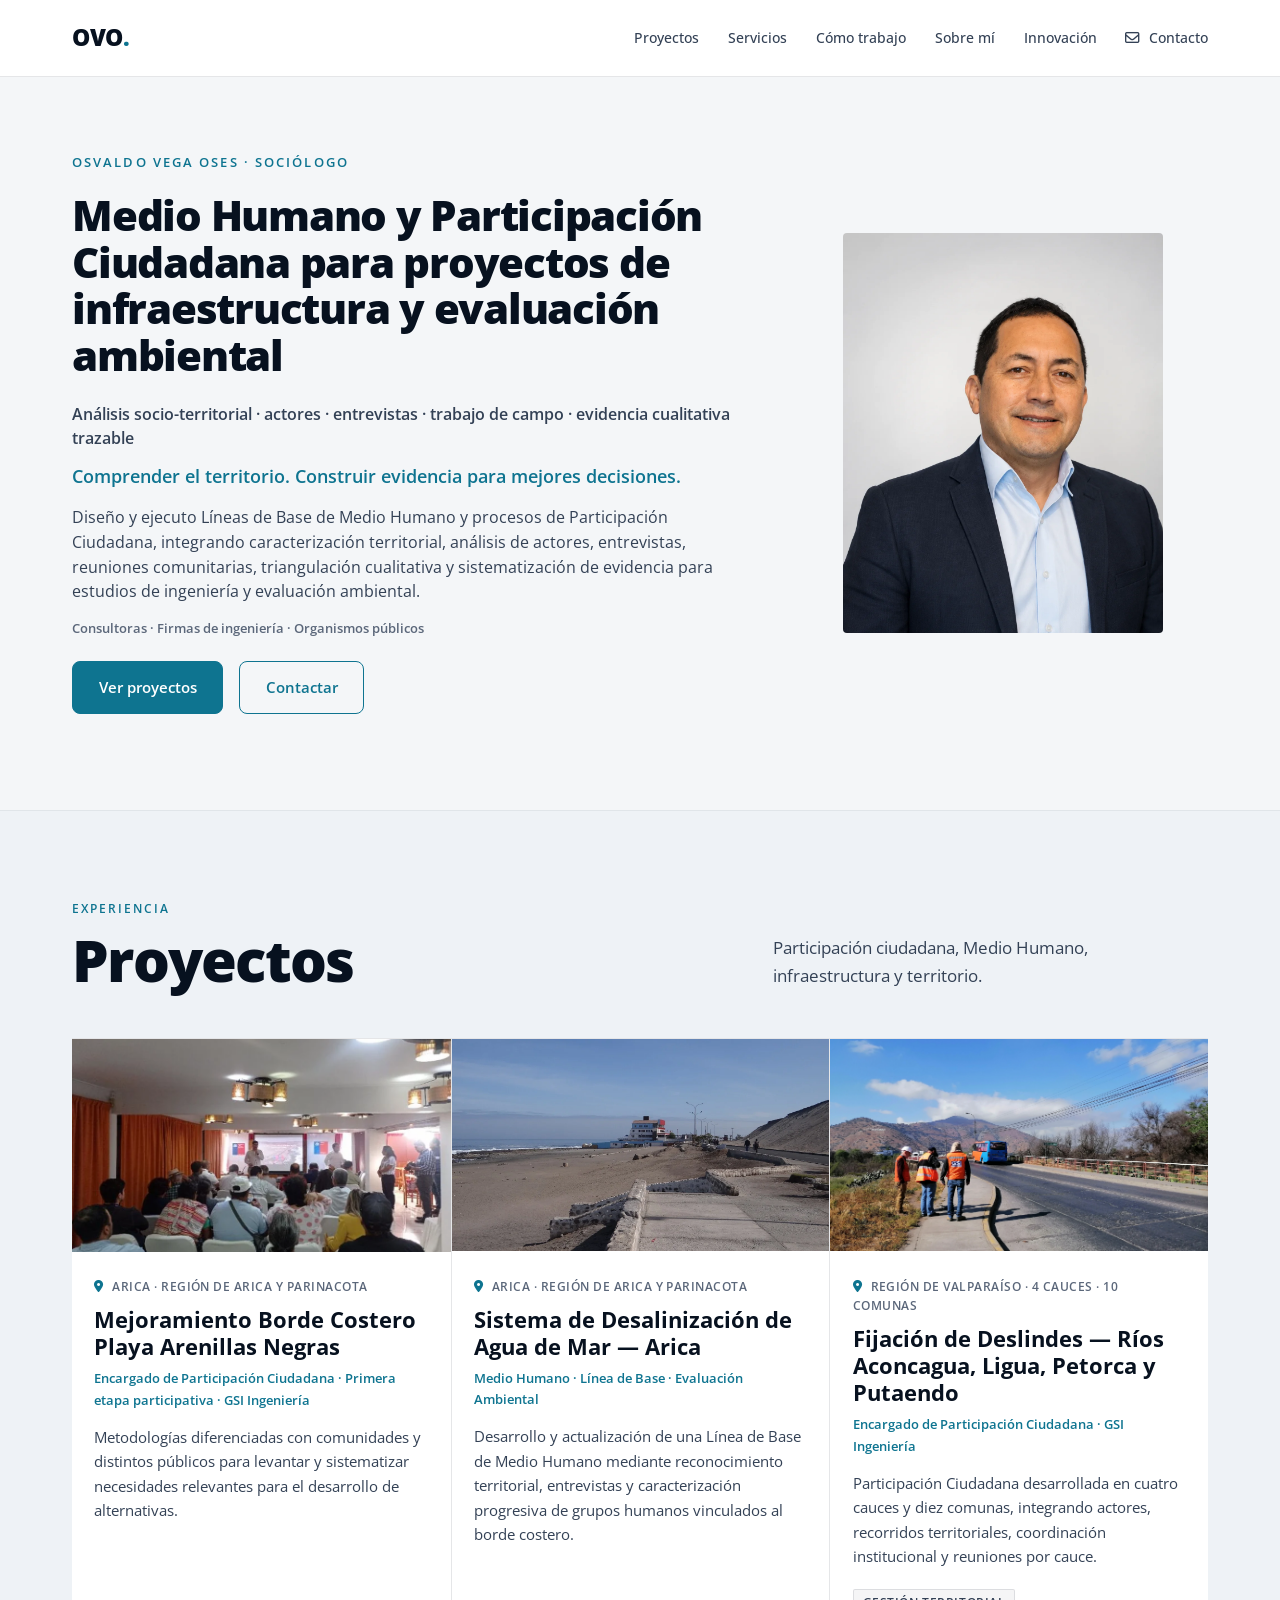
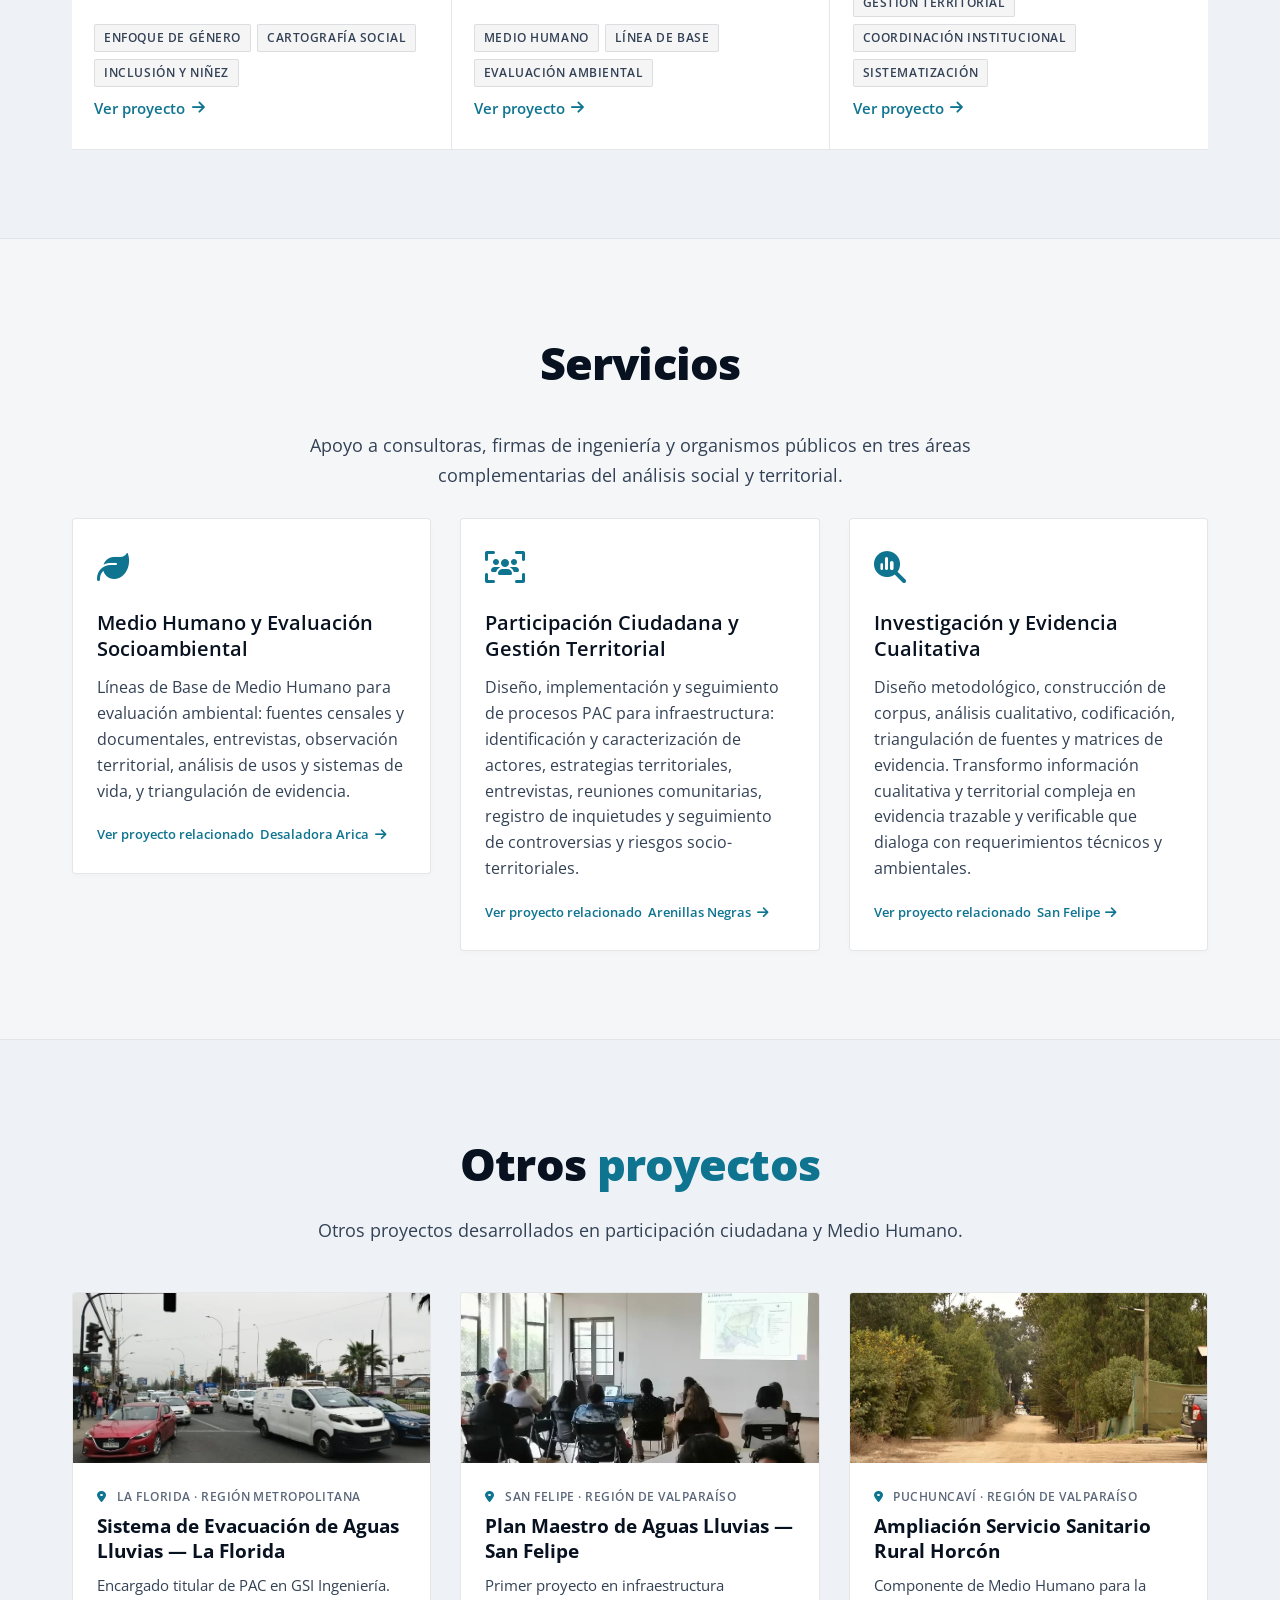
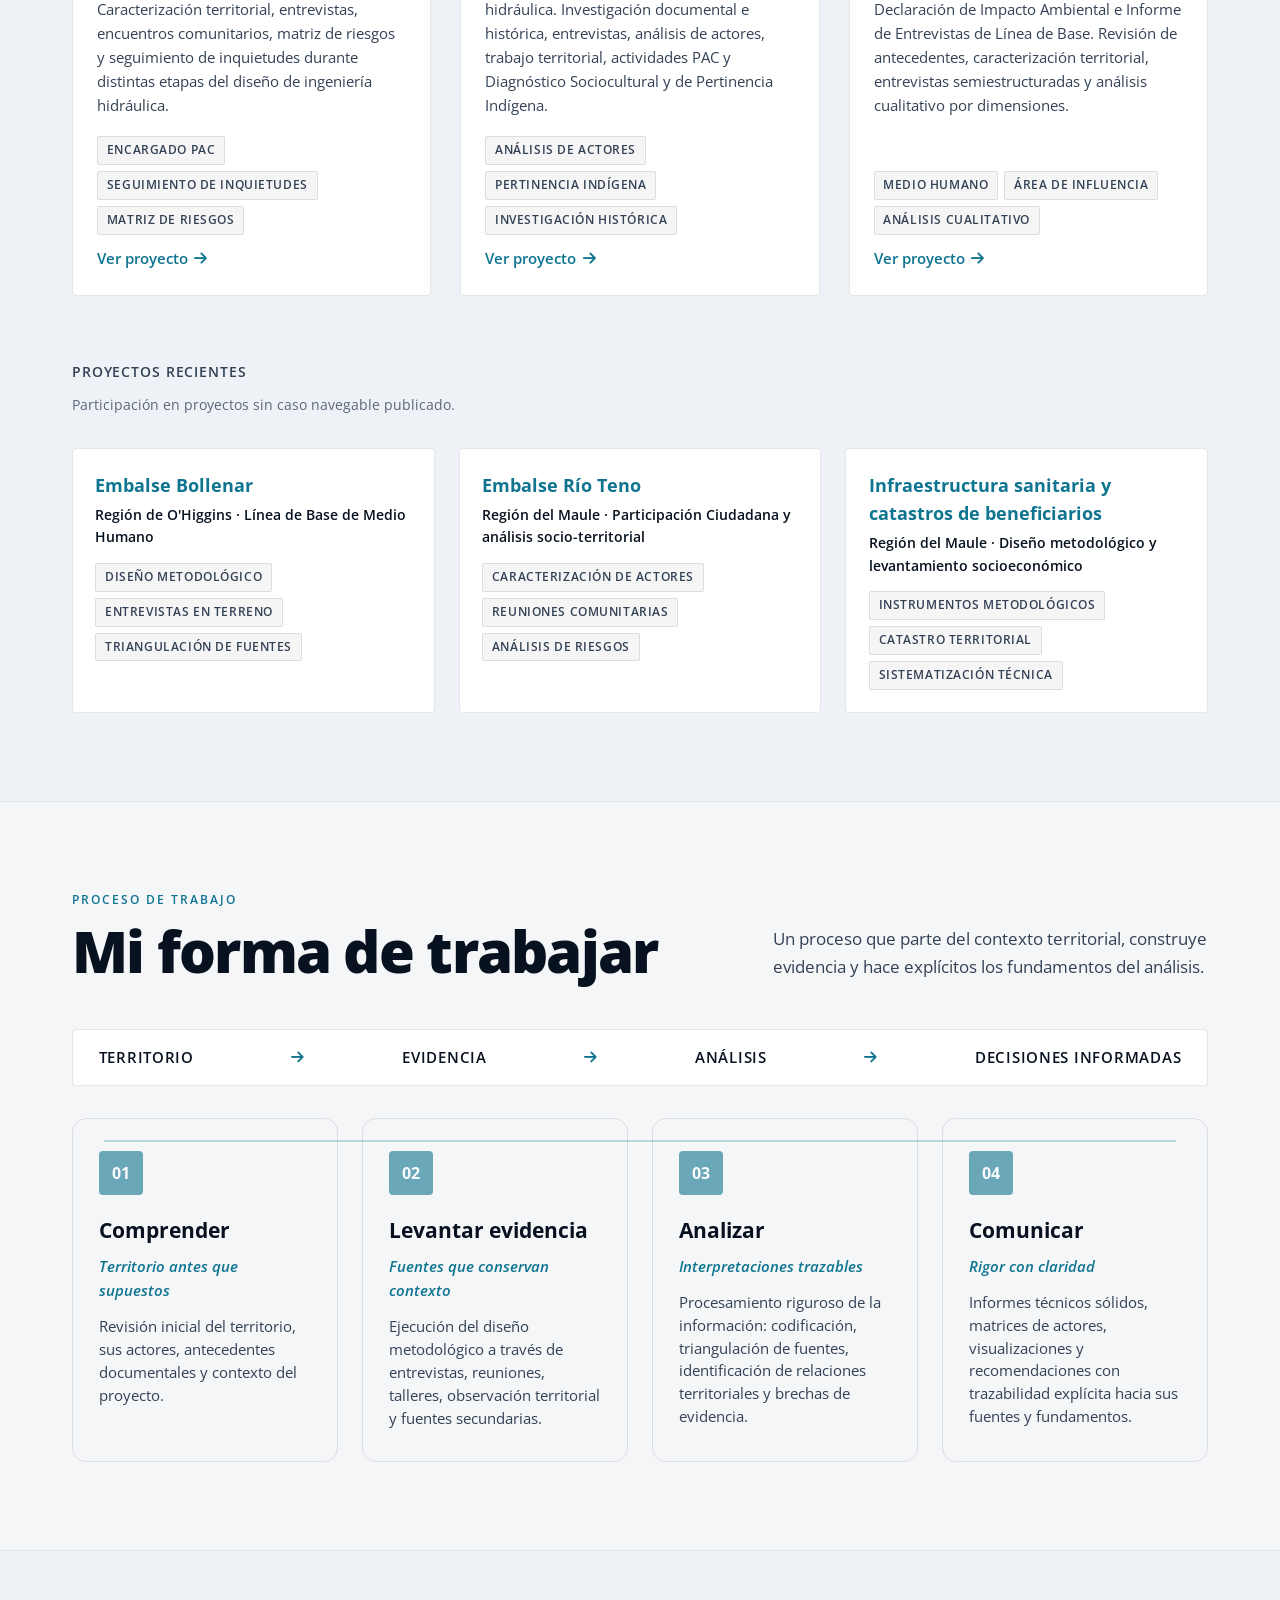
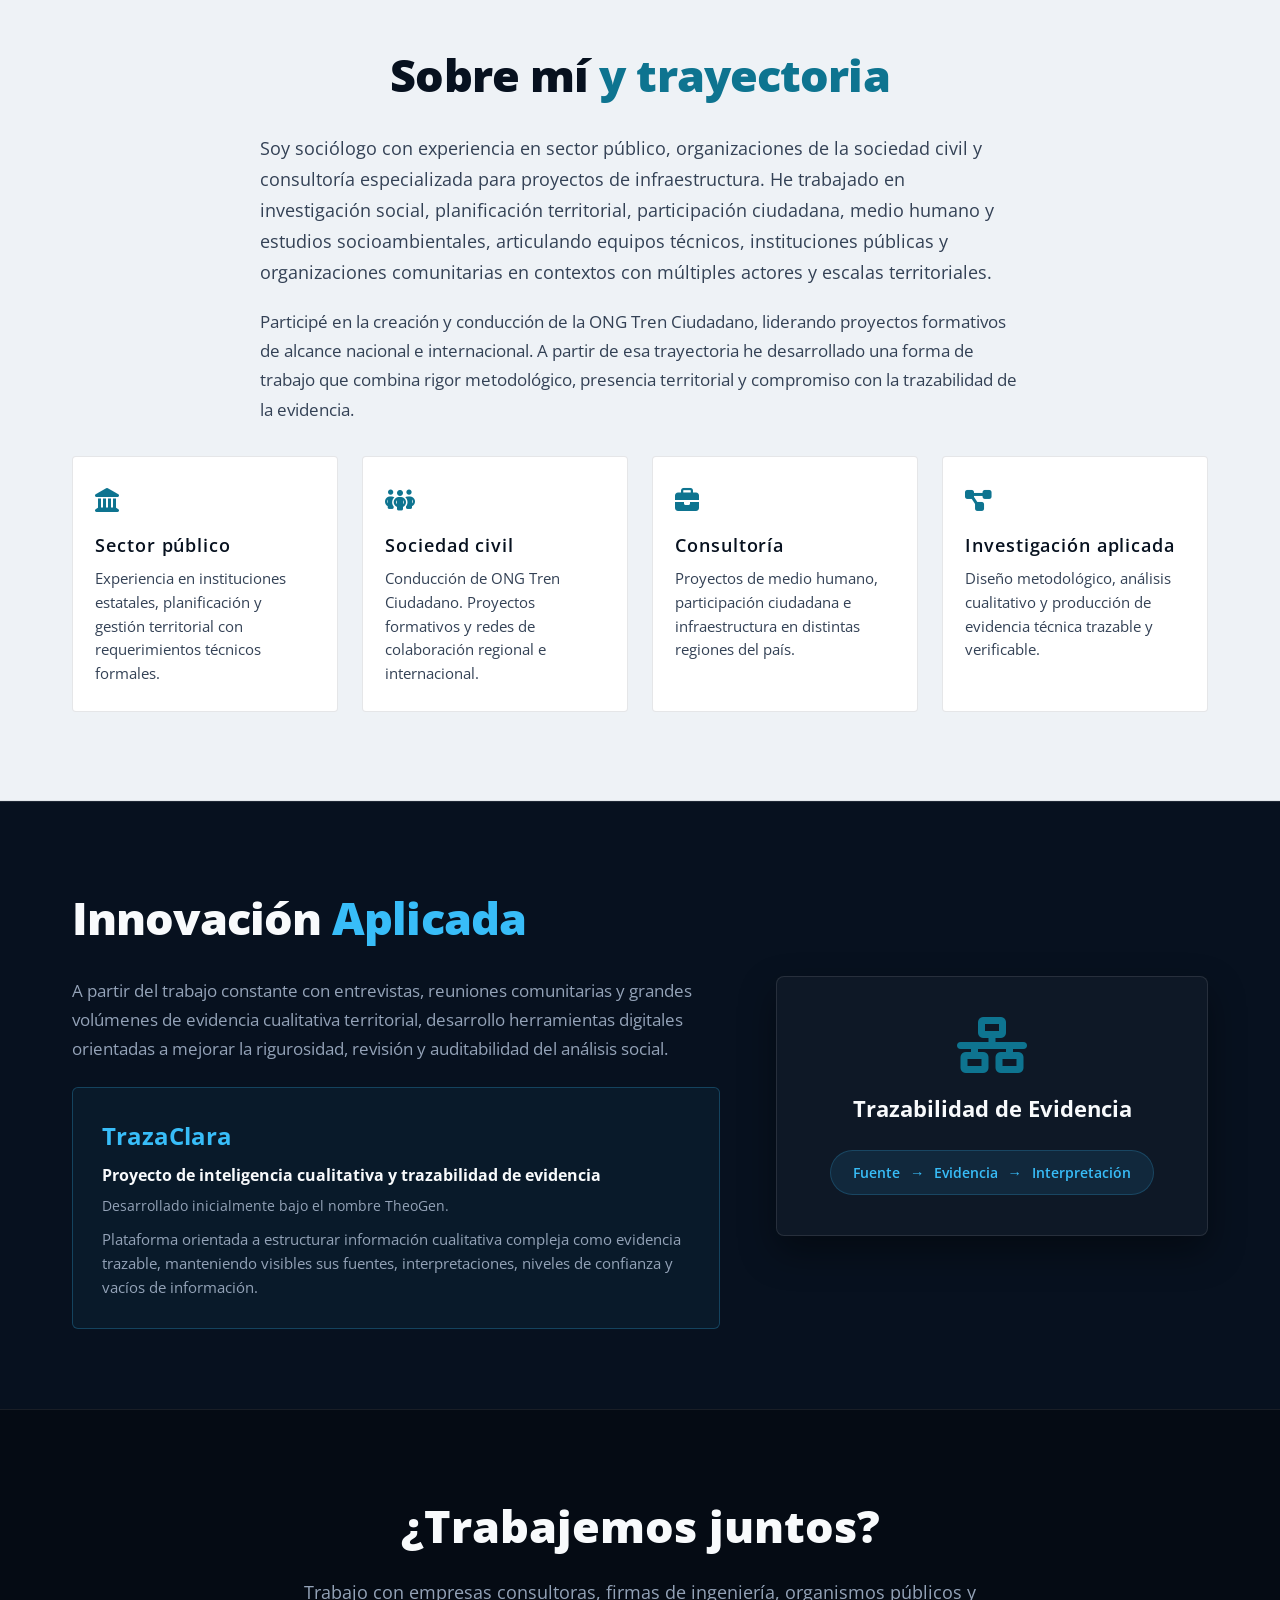
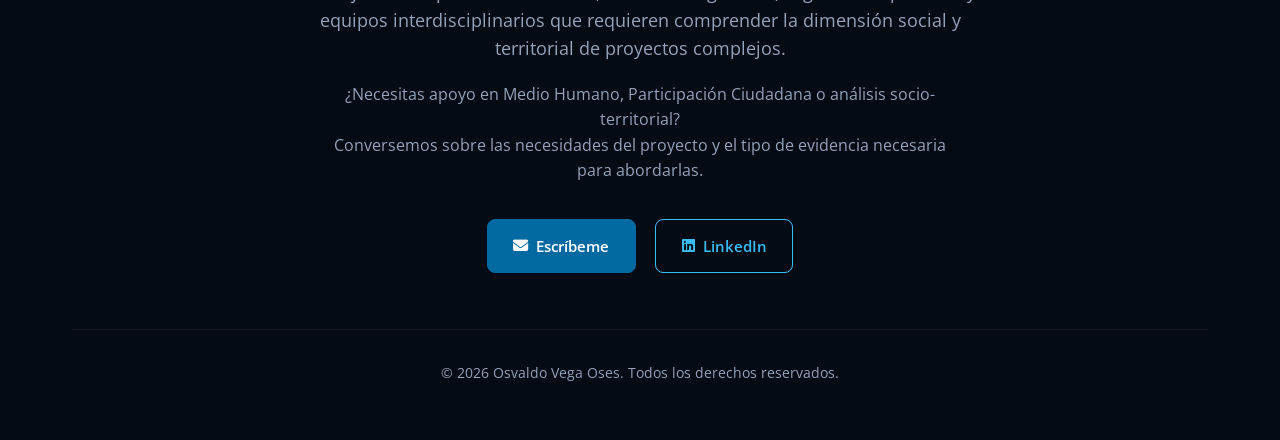
==== index.html @ 4a3db796 "feat: arquitectura paralela V1/V2, portafolio profesional y actualizacion de contacto" ====
<!DOCTYPE html>
<html lang="es">
<head>
    <meta charset="UTF-8">

    <!-- Google Tag Manager -->
    <script>(function(w,d,s,l,i){w[l]=w[l]||[];w[l].push({'gtm.start':
    new Date().getTime(),event:'gtm.js'});var f=d.getElementsByTagName(s)[0],
    j=d.createElement(s),dl=l!='dataLayer'?'&l='+l:'';j.async=true;j.src=
    'https://www.googletagmanager.com/gtm.js?id='+i+dl;f.parentNode.insertBefore(j,f);
    })(window,document,'script','dataLayer','GTM-NN64BQC5');</script>
    <!-- End Google Tag Manager -->

    <!-- Microsoft Clarity -->
    <script type="text/javascript">
        (function(c,l,a,r,i,t,y){
            c[a]=c[a]||function(){(c[a].q=c[a].q||[]).push(arguments)};
            t=l.createElement(r);t.async=1;t.src="https://www.clarity.ms/tag/"+i;
            y=l.getElementsByTagName(r)[0];y.parentNode.insertBefore(t,y);
        })(window, document, "clarity", "script", "ypzia0e866");
    </script>
    <!-- End Microsoft Clarity -->

    <meta name="viewport" content="width=device-width, initial-scale=1.0">
    <title>Osvaldo Vega Oses | Sociólogo · Medio Humano · Participación Ciudadana</title>
    <meta name="description" content="Sociólogo especializado en participación ciudadana, medio humano y análisis socio-territorial para proyectos de infraestructura y evaluación ambiental. Produzco evidencia social y territorial clara, trazable y útil para la toma de decisiones.">
    <meta property="og:type" content="website">
    <meta property="og:title" content="Osvaldo Vega Oses | Sociólogo · Medio Humano · Participación Ciudadana">
    <meta property="og:description" content="Sociólogo especializado en participación ciudadana, medio humano y análisis socio-territorial para proyectos de infraestructura y evaluación ambiental.">
    <link rel="icon" href="favicon.ico" sizes="any">
    <link rel="icon" type="image/png" sizes="32x32" href="favicon-32x32.png">
    <link rel="icon" type="image/png" sizes="16x16" href="favicon-16x16.png">
    <link rel="stylesheet" href="style.css">
    <link rel="stylesheet" href="https://cdnjs.cloudflare.com/ajax/libs/font-awesome/6.4.0/css/all.min.css">
    <link rel="preconnect" href="https://fonts.googleapis.com">
    <link rel="preconnect" href="https://fonts.gstatic.com" crossorigin>
    <link href="https://fonts.googleapis.com/css2?family=Open+Sans:wght@300;400;600;700;800&display=swap" rel="stylesheet">

        <style>
        /* ============================================================
           INDEX.HTML — PORTAFOLIO PROFESIONAL EDITORIAL CLARO & TRANSICIÓN TECNOLÓGICA
           ============================================================ */

        /* --- Global Reset Scope & Color Tokens --- */
        .index-editorial {
            --bg-main: #F4F6F8;
            --bg-surface: #FFFFFF;
            --bg-alt: #EEF2F6;
            --text-primary: #07111F;
            --text-secondary: #334155;
            --text-muted: #5B677A;
            --accent-cyan: #0e7490;
            --accent-hover: #0369a1;
            --border-light: rgba(7, 17, 31, 0.1);
            --border-subtle: rgba(7, 17, 31, 0.06);

            background-color: var(--bg-main) !important;
            background-image: none !important;
            color: var(--text-primary) !important;
            font-family: 'Open Sans', sans-serif;
        }

        /* Override global dark text & headers */
        .index-editorial h1,
        .index-editorial h2,
        .index-editorial h3,
        .index-editorial h4 {
            color: var(--text-primary);
        }

        .index-editorial p {
            color: var(--text-secondary);
        }

        /* --- Editorial headings --- */
        .index-editorial .editorial-section-title,
        .index-editorial .featured-card-title,
        .index-editorial #metodologia .editorial-section-title,
        .index-editorial .method-step-title,
        .index-editorial #sobre-mi .section-title {
            font-family: 'Open Sans', sans-serif;
        }

        /* --- Header Sticky & Legibilidad --- */
        .index-editorial #header {
            background: rgba(255, 255, 255, 0.95);
            border-bottom: 1px solid var(--border-light);
            backdrop-filter: blur(10px);
            -webkit-backdrop-filter: blur(10px);
        }

        .index-editorial #header.scrolled {
            background: rgba(255, 255, 255, 0.98);
            box-shadow: 0 4px 12px rgba(7, 17, 31, 0.05);
        }

        .index-editorial .logo {
            color: var(--text-primary);
            font-weight: 700;
        }

        .index-editorial .logo .text-gradient {
            color: var(--accent-cyan);
            background: none;
            -webkit-text-fill-color: initial;
        }

        .index-editorial .nav-links a {
            color: var(--text-secondary);
            font-weight: 500;
        }

        .index-editorial .nav-links a:hover,
        .index-editorial .nav-links a.active {
            color: var(--accent-cyan);
        }

        .index-editorial .nav-toggle {
            color: var(--text-primary);
        }

        /* --- Hero Editorial --- */
        .index-editorial .hero {
            background: var(--bg-main);
            padding-top: calc(80px + 3rem);
            padding-bottom: 4.5rem;
        }

        .index-editorial .hero-eyebrow {
            color: var(--accent-cyan);
            font-size: 0.82rem;
            font-weight: 700;
            letter-spacing: 0.16em;
            text-transform: uppercase;
        }

        .index-editorial .hero h1 {
            color: var(--text-primary);
            font-family: 'Open Sans', sans-serif;
            font-size: clamp(2rem, 3.25vw, 2.9rem);
            font-weight: 800;
            line-height: 1.12;
            letter-spacing: -0.03em;
        }

        .index-editorial .hero .text-gradient {
            color: var(--accent-cyan);
            background: none;
            -webkit-text-fill-color: initial;
            font-style: normal;
        }

        .index-editorial .hero .hero-description {
            color: var(--text-secondary);
            font-size: 1rem;
            line-height: 1.55;
            max-width: 44rem;
        }

        .index-editorial .btn-primary {
            background: var(--accent-cyan);
            color: #ffffff;
            border: 1px solid var(--accent-cyan);
            font-weight: 600;
            box-shadow: none;
        }

        .index-editorial .btn-primary:hover {
            background: var(--accent-hover);
            border-color: var(--accent-hover);
            box-shadow: 0 4px 12px rgba(14, 116, 144, 0.25);
        }

        .index-editorial .btn-outline {
            color: var(--accent-cyan);
            border: 1px solid var(--accent-cyan);
            background: transparent;
            font-weight: 600;
        }

        .index-editorial .btn-outline:hover {
            background: rgba(14, 116, 144, 0.06);
            color: var(--accent-hover);
            border-color: var(--accent-hover);
        }

        /* --- Layout de Secciones de Alternancia Clara --- */
        .index-editorial .section-alt {
            background: var(--bg-alt);
            border-top: 1px solid var(--border-subtle);
            border-bottom: 1px solid var(--border-subtle);
        }

        .index-editorial .section-title {
            color: var(--text-primary);
            font-size: clamp(2rem, 3.5vw, 2.8rem);
            letter-spacing: -0.02em;
        }

        .index-editorial .section-title .text-gradient {
            color: var(--accent-cyan);
            background: none;
            -webkit-text-fill-color: initial;
        }

        .index-editorial .section-subtitle {
            color: var(--text-secondary);
        }

        /* --- 02 CASOS SELECCIONADOS (Colección Editorial Continua) --- */
        .index-editorial .editorial-section-intro {
            display: grid;
            grid-template-columns: minmax(0, 1.2fr) minmax(260px, 0.8fr);
            gap: 3rem;
            align-items: end;
            margin-bottom: 3rem;
        }

        .index-editorial .editorial-kicker {
            display: block;
            margin-bottom: 0.75rem;
            color: var(--accent-cyan);
            font-size: 0.78rem;
            font-weight: 700;
            letter-spacing: 0.16em;
            text-transform: uppercase;
        }

        .index-editorial .editorial-section-title {
            margin: 0;
            color: var(--text-primary);
            font-size: clamp(2.2rem, 4.5vw, 3.6rem);
            font-weight: 400;
            line-height: 1.02;
            letter-spacing: -0.03em;
        }

        .index-editorial .editorial-section-description {
            max-width: 34rem;
            margin: 0;
            color: var(--text-secondary);
            font-size: 1.05rem;
            line-height: 1.65;
        }

        .index-editorial .editorial-cases-grid {
            display: grid;
            grid-template-columns: repeat(3, minmax(0, 1fr));
            border-top: 1px solid var(--border-light);
            border-bottom: 1px solid var(--border-light);
            background: var(--bg-surface);
        }

        .index-editorial .editorial-cases-grid .featured-card {
            min-width: 0;
            border: 0;
            border-left: 1px solid var(--border-light);
            border-radius: 0;
            background: transparent;
            box-shadow: none;
            backdrop-filter: none;
            -webkit-backdrop-filter: none;
            transform: none;
            transition: none;
            display: flex;
            flex-direction: column;
        }

        .index-editorial .editorial-cases-grid .featured-card:first-child {
            border-left: 0;
        }

        .index-editorial .editorial-cases-grid .featured-card-media {
            height: auto;
            aspect-ratio: 16 / 9;
            background: #e2e8f0;
            overflow: hidden;
        }

        .index-editorial .editorial-cases-grid .featured-card-img {
            display: block;
            width: 100%;
            height: 100%;
            object-fit: cover;
            transition: transform 0.3s ease;
        }

        .index-editorial .editorial-cases-grid .featured-card:hover .featured-card-img {
            transform: scale(1.025);
        }

        .index-editorial .editorial-cases-grid .featured-card-content {
            min-width: 0;
            padding: 1.6rem 1.4rem 1.8rem;
            display: flex;
            flex-direction: column;
            flex-grow: 1;
        }

        .index-editorial .editorial-cases-grid .featured-card-location {
            color: var(--text-muted);
            font-size: 0.76rem;
            font-weight: 600;
            letter-spacing: 0.04em;
            text-transform: uppercase;
            margin-bottom: 0.6rem;
            display: block;
        }

        .index-editorial .editorial-cases-grid .featured-card-location i {
            color: var(--accent-cyan);
            margin-right: 0.3rem;
        }

        .index-editorial .editorial-cases-grid .featured-card-title {
            color: var(--text-primary);
            font-size: 1.35rem;
            font-weight: 400;
            line-height: 1.25;
            margin-top: 0;
            margin-bottom: 0.5rem;
        }

        .index-editorial .editorial-cases-grid .featured-card-role {
            color: var(--accent-cyan);
            font-size: 0.84rem;
            font-weight: 600;
            margin-bottom: 0.9rem;
            display: block;
        }

        .index-editorial .editorial-cases-grid .featured-card-summary {
            color: var(--text-secondary);
            font-size: 0.96rem;
            line-height: 1.6;
            margin-bottom: 1.2rem;
            flex-grow: 1;
        }

        .index-editorial .featured-card-link {
            color: var(--accent-cyan);
            font-weight: 600;
            font-size: 0.92rem;
            text-decoration: none;
            display: inline-flex;
            align-items: center;
            gap: 0.4rem;
            margin-top: auto;
        }

        .index-editorial .featured-card-link:hover {
            color: var(--accent-hover);
        }

        /* --- Discretes Tags Control (No check icons, subtle rectangular) --- */
        .index-editorial .project-tags {
            display: flex;
            flex-wrap: wrap;
            gap: 0.4rem;
        }

        .index-editorial .tag-item {
            font-size: 0.72rem;
            font-weight: 600;
            letter-spacing: 0.05em;
            text-transform: uppercase;
            padding: 0.25rem 0.55rem;
            border-radius: 2px;
            background: rgba(7, 17, 31, 0.04);
            border: 1px solid var(--border-light);
            color: var(--text-secondary);
        }

        .index-editorial .tag-item i {
            display: none !important; /* Oculta íconos check según especificación */
        }

        /* --- 03 EN QUÉ PUEDO APORTAR (Especialidades) --- */
        .index-editorial .experience-grid {
            display: grid;
            grid-template-columns: repeat(3, 1fr);
            gap: 1.8rem;
        }

        .index-editorial .glass-card {
            background: var(--bg-surface);
            border: 1px solid var(--border-light);
            border-radius: 4px;
            padding: 2rem 1.75rem;
            box-shadow: 0 2px 6px rgba(7, 17, 31, 0.02);
            backdrop-filter: none;
            -webkit-backdrop-filter: none;
            transition: border-color 0.2s ease, box-shadow 0.2s ease, transform 0.2s ease;
        }

        .index-editorial .glass-card:hover {
            border-color: rgba(14, 116, 144, 0.4);
            box-shadow: 0 6px 20px rgba(7, 17, 31, 0.06);
            transform: translateY(-2px);
        }

        .index-editorial .glass-card h3 {
            color: var(--text-primary);
            font-size: 1.25rem;
            font-weight: 600;
            margin-top: 1rem;
            margin-bottom: 0.8rem;
        }

        .index-editorial .glass-card p {
            color: var(--text-secondary);
            font-size: 0.98rem;
            line-height: 1.65;
        }

        .index-editorial .card-icon i {
            color: var(--accent-cyan);
            font-size: 2rem;
        }

        /* --- 04 MÁS CASOS Y OTROS PROYECTOS --- */
        .index-editorial .more-cases-grid {
            display: grid;
            grid-template-columns: repeat(3, 1fr);
            gap: 1.8rem;
            margin-bottom: 3.5rem;
        }

        .index-editorial .secondary-card {
            background: var(--bg-surface);
            border: 1px solid var(--border-light);
            border-radius: 4px;
            overflow: hidden;
            display: flex;
            flex-direction: column;
            transition: border-color 0.2s ease, box-shadow 0.2s ease;
        }

        .index-editorial .secondary-card:hover {
            border-color: rgba(14, 116, 144, 0.4);
            box-shadow: 0 6px 18px rgba(7, 17, 31, 0.06);
        }

        .index-editorial .secondary-card-media {
            aspect-ratio: 16 / 9;
            overflow: hidden;
            background: #e2e8f0;
        }

        .index-editorial .secondary-card-img {
            width: 100%;
            height: 100%;
            object-fit: cover;
            transition: transform 0.3s ease;
        }

        .index-editorial .secondary-card:hover .secondary-card-img {
            transform: scale(1.03);
        }

        .index-editorial .secondary-card-content {
            padding: 1.5rem;
            display: flex;
            flex-direction: column;
            flex-grow: 1;
        }

        .index-editorial .secondary-card-location {
            color: var(--text-muted);
            font-size: 0.75rem;
            font-weight: 600;
            text-transform: uppercase;
            letter-spacing: 0.04em;
            margin-bottom: 0.5rem;
        }

        .index-editorial .secondary-card-location i {
            color: var(--accent-cyan);
            margin-right: 0.25rem;
        }

        .index-editorial .secondary-card-title {
            color: var(--text-primary);
            font-size: 1.18rem;
            font-weight: 600;
            line-height: 1.3;
            margin-top: 0;
            margin-bottom: 0.6rem;
        }

        .index-editorial .secondary-card-summary {
            color: var(--text-secondary);
            font-size: 0.94rem;
            line-height: 1.6;
            margin-bottom: 1.2rem;
            flex-grow: 1;
        }

        /* Otros Proyectos Compactos */
        .index-editorial .other-projects-grid {
            display: grid;
            grid-template-columns: repeat(3, 1fr);
            gap: 1.5rem;
        }

        .index-editorial .other-project-card {
            background: var(--bg-surface);
            border: 1px solid var(--border-light);
            border-radius: 4px;
            padding: 1.4rem;
        }

        .index-editorial .other-project-card h4 {
            color: var(--accent-cyan);
            font-size: 1.1rem;
            font-weight: 700;
            margin-top: 0;
            margin-bottom: 0.3rem;
        }

        .index-editorial .other-project-subtitle {
            color: var(--text-primary);
            font-size: 0.88rem;
            font-weight: 600;
            display: block;
            margin-bottom: 0.9rem;
        }

        /* --- 05 MI FORMA DE TRABAJAR (Proceso Editorial) --- */
        .index-editorial .editorial-process-summary {
            display: flex;
            align-items: center;
            justify-content: space-between;
            gap: 1rem;
            padding: 1rem 1.6rem;
            background: var(--bg-surface);
            border: 1px solid var(--border-light);
            border-radius: 4px;
            margin-bottom: 3rem;
            color: var(--text-secondary);
            font-size: 0.92rem;
            font-weight: 600;
            text-transform: uppercase;
            letter-spacing: 0.05em;
        }

        .index-editorial .editorial-process-summary span {
            color: var(--text-primary);
        }

        .index-editorial .editorial-process-summary i {
            color: var(--accent-cyan);
        }

        .index-editorial .editorial-method-grid {
            position: relative;
            display: grid;
            grid-template-columns: repeat(4, 1fr);
            gap: 2rem;
        }

        .index-editorial .editorial-method-grid::before {
            content: '';
            position: absolute;
            top: 22px;
            left: 2rem;
            right: 2rem;
            height: 2px;
            background: rgba(14, 116, 144, 0.25);
            z-index: 1;
        }

        .index-editorial .editorial-method-grid .method-step {
            position: relative;
            z-index: 2;
            background: transparent;
        }

        .index-editorial .editorial-method-grid .method-step-num {
            width: 44px;
            height: 44px;
            background: var(--accent-cyan);
            color: #ffffff;
            font-size: 1rem;
            font-weight: 700;
            display: flex;
            align-items: center;
            justify-content: center;
            border-radius: 4px;
            margin-bottom: 1.2rem;
        }

        .index-editorial .editorial-method-grid .method-step-title {
            color: var(--text-primary);
            font-size: 1.3rem;
            font-weight: 400;
            margin-top: 0;
            margin-bottom: 0.4rem;
        }

        .index-editorial .editorial-method-concept {
            color: var(--accent-cyan);
            font-style: italic;
            font-size: 0.95rem;
            font-weight: 500;
            margin-bottom: 0.8rem;
        }

        .index-editorial .editorial-method-grid .method-step p:not(.editorial-method-concept) {
            color: var(--text-secondary);
            font-size: 0.95rem;
            line-height: 1.6;
        }

        /* --- 06 SOBRE MÍ Y TRAYECTORIA --- */
        .index-editorial .about-milestones {
            display: grid;
            grid-template-columns: repeat(4, 1fr);
            gap: 1.5rem;
        }

        .index-editorial .about-milestone-card {
            background: var(--bg-surface);
            border: 1px solid var(--border-light);
            border-radius: 4px;
            padding: 1.6rem 1.4rem;
        }

        .index-editorial .about-milestone-card h4 {
            color: var(--text-primary);
            font-size: 1.1rem;
            font-weight: 600;
            margin-top: 0.8rem;
            margin-bottom: 0.5rem;
        }

        .index-editorial .about-milestone-card p {
            color: var(--text-secondary);
            font-size: 0.92rem;
            line-height: 1.6;
        }

        .index-editorial .about-milestone-card .milestone-icon i {
            color: var(--accent-cyan);
            font-size: 1.5rem;
        }

        .index-editorial .about-profile-grid {
            display: grid;
            grid-template-columns: minmax(240px, 0.75fr) minmax(0, 1.75fr);
            gap: 3.5rem;
            align-items: center;
            max-width: 980px;
            margin: 0 auto 3.5rem;
        }

        .index-editorial .about-profile-photo {
            width: 100%;
            max-width: 320px;
            aspect-ratio: 4 / 5;
            object-fit: cover;
            object-position: center top;
            display: block;
            border: 1px solid var(--border-light);
            border-radius: 24px;
        }

        .index-editorial .about-profile-copy {
            max-width: 680px;
        }

        .index-editorial .about-profile-copy p {
            margin-top: 0;
        }

        @media (max-width: 768px) {
            .index-editorial .about-profile-grid {
                grid-template-columns: 1fr;
                gap: 2rem;
            }

            .index-editorial .about-profile-photo {
                max-width: 280px;
                margin: 0 auto;
            }
        }

        /* ============================================================
           TRANSICIÓN DELIBERADA A FONDO OSCURO TECNOLÓGICO
           Punto de Quiebre: #innovacion + footer#contacto
           ============================================================ */
        .index-editorial #innovacion {
            background-color: #07111F !important;
            color: #F8FAFC !important;
            border-top: 1px solid rgba(255, 255, 255, 0.1);
            padding-top: 5rem;
            padding-bottom: 5rem;
        }

        .index-editorial #innovacion .section-title {
            color: #F8FAFC !important;
        }

        .index-editorial #innovacion .section-title .text-gradient {
            color: #38BDF8 !important;
            background: none !important;
            -webkit-text-fill-color: initial !important;
        }

        .index-editorial #innovacion p {
            color: #94A3B8 !important;
        }

        .index-editorial .innovation-highlight {
            background: rgba(56, 189, 248, 0.05);
            border: 1px solid rgba(56, 189, 248, 0.25);
            border-radius: 6px;
            padding: 1.8rem;
        }

        .index-editorial .innovation-highlight h3 {
            color: #38BDF8 !important;
            font-size: 1.5rem;
            margin-top: 0;
            margin-bottom: 0.5rem;
        }

        .index-editorial .innovation-highlight strong {
            color: #F8FAFC !important;
        }

        .index-editorial .platform-note {
            color: #94A3B8 !important;
            font-size: 0.85rem;
        }

        .index-editorial .theogen-box {
            background: rgba(255, 255, 255, 0.03);
            border: 1px solid rgba(255, 255, 255, 0.1);
            border-radius: 8px;
            padding: 2.5rem 2rem;
            text-align: center;
        }

        .index-editorial .theogen-box h3 {
            color: #F8FAFC !important;
            font-size: 1.35rem;
            margin-bottom: 1.5rem;
        }

        .index-editorial .pipeline-flow {
            background: rgba(56, 189, 248, 0.1);
            border: 1px solid rgba(56, 189, 248, 0.2);
            border-radius: 30px;
            padding: 0.6rem 1.4rem;
            color: #38BDF8 !important;
            font-weight: 600;
            display: inline-flex;
            gap: 0.6rem;
            align-items: center;
        }

        .index-editorial .pipeline-flow span {
            color: #38BDF8 !important;
        }

        /* --- Footer Oscuro Coherente (#contacto) --- */
        .index-editorial footer#contacto {
            background-color: #050B14 !important;
            border-top: 1px solid rgba(255, 255, 255, 0.08);
            color: #F8FAFC !important;
            padding-top: 5rem;
            padding-bottom: 3.5rem;
        }

        .index-editorial footer#contacto .footer-heading {
            color: #F8FAFC !important;
            font-family: 'Open Sans', sans-serif;
            font-size: clamp(2rem, 3.5vw, 3rem);
        }

        .index-editorial footer#contacto .footer-audience,
        .index-editorial footer#contacto .footer-cta-text {
            color: #94A3B8 !important;
        }

        .index-editorial footer#contacto .btn-primary {
            background: #0369a1;
            border-color: #0369a1;
            color: #ffffff;
        }

        .index-editorial footer#contacto .btn-primary:hover {
            background: #075985;
            border-color: #075985;
        }

        .index-editorial footer#contacto .btn-outline {
            color: #38bdf8;
            border-color: #38bdf8;
            background: transparent;
        }

        .index-editorial footer#contacto .btn-outline:hover {
            background: rgba(56, 189, 248, 0.1);
            color: #7dd3fc;
            border-color: #7dd3fc;
        }

        .index-editorial footer#contacto .footer-copy {
            color: #94A3B8 !important;
            border-top: 1px solid rgba(255, 255, 255, 0.06);
            padding-top: 2rem;
            margin-top: 3.5rem;
        }

        /* ============================================================
           BREAKPOINTS RESPONSIVE STRICT RULES (QA 320 - 1440px)
           Reglas de Grilla:
           - Casos seleccionados: 3 cols -> 1 col (o 2+1 deliberado)
           - Especialidades: 3 cols -> 1 col (evita 2+1 desequilibrado)
           - Más casos: 3 cols -> 1 col
           - Otros proyectos: 3 cols -> 1 col
           - Proceso: 4 cols -> 2x2 tablet -> 1 col móvil (APROBADO)
           - Trayectoria: 4 cols -> 2x2 tablet -> 1 col móvil (NO 3+1)
           ============================================================ */

        @media (max-width: 1024px) {
            .index-editorial .editorial-section-intro {
                grid-template-columns: 1fr;
                gap: 1.2rem;
                align-items: start;
            }

            .index-editorial .editorial-section-description {
                max-width: 100%;
            }

            .index-editorial .editorial-method-grid {
                grid-template-columns: repeat(2, 1fr);
                gap: 2.5rem 2rem;
            }

            .index-editorial .editorial-method-grid::before {
                display: none; /* Oculta línea continua en 2x2 */
            }

            .index-editorial .about-milestones {
                grid-template-columns: repeat(2, 1fr); /* 2x2 APROBADO */
            }
        }

        @media (max-width: 992px) {
            /* Cambio de 3 columnas a 1 columna para EVITAR tarjetas aisladas 2+1 */
            .index-editorial .editorial-cases-grid {
                grid-template-columns: 1fr;
                border-top: 1px solid var(--border-light);
                border-bottom: 1px solid var(--border-light);
            }

            .index-editorial .editorial-cases-grid .featured-card {
                border-left: 0;
                border-top: 1px solid var(--border-light);
            }

            .index-editorial .editorial-cases-grid .featured-card:first-child {
                border-top: 0;
            }

            .index-editorial .experience-grid {
                grid-template-columns: 1fr;
            }

            .index-editorial .more-cases-grid {
                grid-template-columns: 1fr;
            }

            .index-editorial .other-projects-grid {
                grid-template-columns: 1fr;
            }
        }

        @media (max-width: 768px) {
            .index-editorial .nav-links {
                background: rgba(255, 255, 255, 0.98);
                border-bottom: 1px solid var(--border-light);
            }

            .index-editorial .nav-links a {
                color: var(--text-secondary);
            }

            .index-editorial .nav-links a:hover,
            .index-editorial .nav-links a:focus {
                color: var(--accent-cyan);
            }
        }

        @media (max-width: 640px) {

            .index-editorial main > section:not(#inicio):not(#innovacion) {
                padding-top: 4.5rem;
                padding-bottom: 4.5rem;
            }

            .index-editorial .editorial-cases-grid .featured-card-location,
            .index-editorial .secondary-card-location {
                font-size: 0.8rem;
            }

            .index-editorial .editorial-cases-grid .featured-card-role {
                font-size: 0.86rem;
            }

            .index-editorial .tag-item {
                font-size: 0.78rem;
                line-height: 1.35;
            }

            .index-editorial .featured-card-link {
                font-size: 0.95rem;
            }

            .index-editorial .hero {
                padding-top: calc(70px + 2rem);
                padding-bottom: 3rem;
            }

            .index-editorial .editorial-process-summary {
                flex-direction: column;
                align-items: flex-start;
                gap: 0.5rem;
            }

            .index-editorial .editorial-process-summary i {
                transform: rotate(90deg);
                margin: 0.2rem 0;
            }

            .index-editorial .editorial-method-grid {
                grid-template-columns: 1fr;
                gap: 2rem;
            }

            .index-editorial .about-milestones {
                grid-template-columns: 1fr;
            }
        }

        @media (prefers-reduced-motion: reduce) {
            .index-editorial .editorial-cases-grid .featured-card-img,
            .index-editorial .secondary-card-img,
            .index-editorial .glass-card,
            .index-editorial .secondary-card {
                transition: none !important;
                transform: none !important;
            }
        }
</style>

    <style>
        .index-editorial,
        .index-editorial body,
        .index-editorial h1,
        .index-editorial h2,
        .index-editorial h3,
        .index-editorial h4,
        .index-editorial nav,
        .index-editorial p,
        .index-editorial a,
        .index-editorial span,
        .index-editorial button,
        .index-editorial label,
        .index-editorial small { font-family: 'Open Sans', sans-serif !important; }
        .index-editorial .logo { font-family: 'Open Sans', sans-serif !important; font-weight: 800; font-size: 1.45rem; }
        .index-editorial h1,
        .index-editorial .section-title,
        .index-editorial .editorial-section-title { font-family: 'Open Sans', sans-serif !important; font-weight: 800 !important; }
        .index-editorial .featured-card-title,
        .index-editorial .secondary-card-title,
        .index-editorial .method-step-title { font-family: 'Open Sans', sans-serif !important; font-weight: 700 !important; }
        .index-editorial .editorial-method-concept { font-family: 'Open Sans', sans-serif !important; font-weight: 600; }
        .index-editorial .hero-eyebrow,
        .index-editorial .editorial-kicker,
        .index-editorial .featured-card-location,
        .index-editorial .featured-card-role,
        .index-editorial .secondary-card-location,
        .index-editorial .tag-item,
        .index-editorial .btn,
        .index-editorial footer .footer-heading { font-family: 'Open Sans', sans-serif !important; font-weight: 600; }
        .index-editorial footer .footer-heading { font-weight: 800; }
        .index-editorial .hero > .container { display: grid; grid-template-columns: minmax(0, 1.65fr) minmax(0, 1fr); align-items: center; gap: clamp(2rem, 4vw, 4rem); }
        .index-editorial .hero-content { min-width: 0; }
        .index-editorial .hero .hero-tagline { color: var(--accent-cyan); font-size: clamp(1rem, 1.4vw, 1.2rem); font-weight: 600; line-height: 1.4; margin-bottom: 1rem; }
        .index-editorial .hero .hero-technical-line { color: var(--text-secondary); font-size: clamp(.95rem, 1.25vw, 1.05rem); font-weight: 600; line-height: 1.5; margin-bottom: .85rem; }
        .index-editorial .hero .hero-description { margin-bottom: .9rem; }
        .index-editorial .hero .hero-audience { color: var(--text-muted); font-size: .82rem; font-weight: 600; line-height: 1.5; margin-bottom: 1.4rem; }
        .index-editorial .hero-photo-wrap { display: flex; justify-content: center; align-items: center; padding: 1rem; }
        .index-editorial .hero-photo { display: block; width: min(100%, 320px); max-width: 100%; aspect-ratio: 4 / 5; object-fit: cover; object-position: center top; border-radius: 4px; }
        .index-editorial #sobre-mi .about-profile-grid { display: block; max-width: 760px; margin: 0 auto 2rem; }
        .index-editorial #sobre-mi .about-profile-copy { max-width: 760px; margin: 0 auto; }
        .index-editorial #sobre-mi .section-title { margin-bottom: 1.4rem; }
        .index-editorial main > section,
        .index-editorial footer { scroll-margin-top: 92px; }
        .index-editorial #que-hago > .container > p { margin: -.5rem auto 1.75rem !important; }
        .index-editorial #que-hago .experience-grid { align-items: start; }
        .index-editorial #que-hago .glass-card { height: auto; min-height: 0; padding: 1.6rem 1.5rem; }
        .index-editorial #metodologia .editorial-process-summary { margin-bottom: 2rem; }
        .index-editorial #metodologia .editorial-method-grid { gap: 1.5rem; }
        .index-editorial #metodologia .editorial-method-grid .method-step p:not(.editorial-method-concept) { line-height: 1.5; }
        .index-editorial .service-related-link { display: inline-flex; align-items: center; gap: .35rem; margin-top: 1.25rem; color: var(--accent-cyan); font-size: .82rem; font-weight: 600; text-decoration: none; }
        .index-editorial .service-related-link:hover, .index-editorial .service-related-link:focus-visible { color: var(--accent-hover); text-decoration: underline; }
        .index-editorial .nav-links a i { margin-right: .35rem; }
        @media (max-width: 900px) {
            .index-editorial .hero > .container { grid-template-columns: 1fr; gap: 1.5rem; }
            .index-editorial .hero-photo-wrap { order: 2; padding: .5rem 0 0; }
            .index-editorial .hero-content { order: 1; }
            .index-editorial .hero-photo { width: min(280px, 82vw); }
        }
        @media (max-width: 640px) {
            .index-editorial .hero h1 { font-size: clamp(1.8rem, 7vw, 2.1rem); margin-bottom: .8rem; }
            .index-editorial .hero .hero-tagline { margin-bottom: .75rem; }
            .index-editorial .hero .hero-audience { margin-bottom: 1rem; }
        }
        @media (max-width: 390px) {
            .index-editorial .hero > .container { width: 100%; }
            .index-editorial .pipeline-flow { max-width: 100%; flex-wrap: wrap; justify-content: center; }
        }
    </style>

    <!-- SEO técnico -->
    <meta name="robots" content="index, follow">
    <link rel="canonical" href="https://osvaldovega.cl/">

    <meta property="og:site_name" content="Osvaldo Vega Oses">
    <meta property="og:locale" content="es_CL">
    <meta property="og:url" content="https://osvaldovega.cl/">

    <meta name="twitter:card" content="summary_large_image">
    <meta name="twitter:title" content="Osvaldo Vega Oses | Sociólogo · Medio Humano · Participación Ciudadana">
    <meta name="twitter:description" content="Sociólogo especializado en participación ciudadana, medio humano y análisis socio-territorial para proyectos de infraestructura y evaluación ambiental.">

    <script type="application/ld+json">
{
  "@context": "https://schema.org",
  "@type": "Person",
  "name": "Osvaldo Vega Oses",
  "jobTitle": "Sociólogo",
  "url": "https://osvaldovega.cl/",
  "knowsAbout": [
    "Medio Humano",
    "Participación Ciudadana",
    "Análisis socio-territorial",
    "Investigación cualitativa"
  ]
}
    </script>

    <script type="application/ld+json">
{
  "@context": "https://schema.org",
  "@type": "WebSite",
  "name": "Osvaldo Vega Oses",
  "url": "https://osvaldovega.cl/"
}
    </script>


    <!-- Imagen social -->
    <meta property="og:image" content="https://osvaldovega.cl/assets/seo/osvaldo-vega-og.jpg">
    <meta property="og:image:width" content="1200">
    <meta property="og:image:height" content="630">
    <meta property="og:image:alt" content="Osvaldo Vega Oses — Sociólogo, Medio Humano y Participación Ciudadana">
    <meta name="twitter:image" content="https://osvaldovega.cl/assets/seo/osvaldo-vega-og.jpg">
    <meta name="twitter:image:alt" content="Osvaldo Vega Oses — Sociólogo, Medio Humano y Participación Ciudadana">

</head>
<body class="index-editorial">

    <!-- Google Tag Manager (noscript) -->
    <noscript><iframe src="https://www.googletagmanager.com/ns.html?id=GTM-NN64BQC5"
    height="0" width="0" style="display:none;visibility:hidden"></iframe></noscript>
    <!-- End Google Tag Manager (noscript) -->


    <header id="header">
        <div class="container">
            <nav aria-label="Navegación principal">
                <a href="#inicio" class="logo" aria-label="Ir al inicio">OVO<span class="text-gradient">.</span></a>
                <button class="nav-toggle" id="nav-toggle" aria-label="Abrir menú de navegación" aria-expanded="false">
                    <i class="fa-solid fa-bars"></i>
                </button>
                <ul class="nav-links" id="nav-links">
                    <li><a href="#proyectos">Proyectos</a></li>
                    <li><a href="#que-hago">Servicios</a></li>
                    <li><a href="#metodologia">Cómo trabajo</a></li>
                    <li><a href="#sobre-mi">Sobre mí</a></li>
                    <li><a href="#innovacion">Innovación</a></li>
                    <li><a href="#contacto"><i class="fa-regular fa-envelope" aria-hidden="true"></i> Contacto</a></li>
                </ul>
            </nav>
        </div>
    </header>

    <main>

        <!-- ====================================================
             01  HERO PERSONAL
        ==================================================== -->
        <section id="inicio" class="hero">
            <div class="container">
                <div class="hero-content">
                    <span class="hero-eyebrow">OSVALDO VEGA OSES · SOCIÓLOGO</span>
                    <h1>Medio Humano y Participación Ciudadana para proyectos de infraestructura y evaluación ambiental</h1>
                    <p class="hero-technical-line">Análisis socio-territorial · actores · entrevistas · trabajo de campo · evidencia cualitativa trazable</p>
                    <p class="hero-tagline">Comprender el territorio. Construir evidencia para mejores decisiones.</p>
                    <p class="hero-description">Diseño y ejecuto Líneas de Base de Medio Humano y procesos de Participación Ciudadana, integrando caracterización territorial, análisis de actores, entrevistas, reuniones comunitarias, triangulación cualitativa y sistematización de evidencia para estudios de ingeniería y evaluación ambiental.</p>
                    <p class="hero-audience">Consultoras · Firmas de ingeniería · Organismos públicos</p>
                    <div class="hero-buttons">
                        <a href="#proyectos" class="btn btn-primary" id="hero-cta-casos">Ver proyectos</a>
                        <a href="#contacto" class="btn btn-outline" id="hero-cta-contacto">Contactar</a>
                    </div>
                </div>
                <div class="hero-photo-wrap">
                    <img src="Fotos_proyectos/webp/perfil/osvaldo-vega.webp" alt="Retrato profesional de Osvaldo Vega Oses." class="hero-photo" fetchpriority="high" decoding="async">
                </div>
            </div>
        </section>

        <!-- ====================================================
             02  CASOS SELECCIONADOS (3 tarjetas con fotografía)
        ==================================================== -->
        <section id="proyectos" class="section-alt">
            <div class="container">
                <div class="editorial-section-intro">
                    <div>
                        <span class="editorial-kicker">EXPERIENCIA</span>
                        <h2 class="editorial-section-title">Proyectos</h2>
                    </div>
                    <p class="editorial-section-description">Participación ciudadana, Medio Humano, infraestructura y territorio.</p>
                </div>

                <div class="editorial-cases-grid">

                    <!-- Arenillas Negras -->
                    <article class="featured-card" id="card-arenillas">
                        <div class="featured-card-media">
                            <img src="Fotos_proyectos/webp/arenillas-negras/pac-comunitaria-ampliada.webp"
                                 alt="Reunión comunitaria ampliada de Participación Ciudadana en Playa Arenillas Negras, Arica."
                                 class="featured-card-img">
                        </div>
                        <div class="featured-card-content">
                            <span class="featured-card-location"><i class="fa-solid fa-location-dot"></i> Arica · Región de Arica y Parinacota</span>
                            <h3 class="featured-card-title">Mejoramiento Borde Costero Playa Arenillas Negras</h3>
                            <span class="featured-card-role">Encargado de Participación Ciudadana · Primera etapa participativa · GSI Ingeniería</span>
                            <p class="featured-card-summary">Metodologías diferenciadas con comunidades y distintos públicos para levantar y sistematizar necesidades relevantes para el desarrollo de alternativas.</p>
                            <div class="project-tags" style="margin-bottom: 0.6rem;">
                                <span class="tag-item">Enfoque de género</span>
                                <span class="tag-item">Cartografía social</span>
                                <span class="tag-item">Inclusión y niñez</span>
                            </div>
                            <a href="proyectos/pac-arenillas-negras.html" class="featured-card-link" id="link-arenillas" aria-label="Ver proyecto Mejoramiento Borde Costero Playa Arenillas Negras">Ver proyecto <i class="fa-solid fa-arrow-right"></i></a>
                        </div>
                    </article>

                    <!-- Desaladora Arica -->
                    <article class="featured-card" id="card-desaladora">
                        <div class="featured-card-media">
                            <img src="Fotos_proyectos/webp/desaladora-arica/sector-playa.webp"
                                 alt="Sector de playa en el área de estudio del proyecto de desalinización de Arica."
                                 class="featured-card-img">
                        </div>
                        <div class="featured-card-content">
                            <span class="featured-card-location"><i class="fa-solid fa-location-dot"></i> Arica · Región de Arica y Parinacota</span>
                            <h3 class="featured-card-title">Sistema de Desalinización de Agua de Mar — Arica</h3>
                            <span class="featured-card-role">Medio Humano · Línea de Base · Evaluación Ambiental</span>
                            <p class="featured-card-summary">Desarrollo y actualización de una Línea de Base de Medio Humano mediante reconocimiento territorial, entrevistas y caracterización progresiva de grupos humanos vinculados al borde costero.</p>
                            <div class="project-tags" style="margin-bottom: 0.6rem;">
                                <span class="tag-item">Medio Humano</span>
                                <span class="tag-item">Línea de Base</span>
                                <span class="tag-item">Evaluación ambiental</span>
                            </div>
                            <a href="proyectos/medio-humano-desaladora-arica.html" class="featured-card-link" id="link-desaladora" aria-label="Ver proyecto Sistema de Desalinización de Agua de Mar — Arica">Ver proyecto <i class="fa-solid fa-arrow-right"></i></a>
                        </div>
                    </article>

                    <!-- Deslindes -->
                    <article class="featured-card" id="card-deslindes">
                        <div class="featured-card-media">
                            <img src="Fotos_proyectos/webp/deslindes/recorrido-territorial-20221018-095828.webp"
                                 alt="Recorrido territorial en cauce del estudio de fijación de deslindes de ríos, Región de Valparaíso."
                                 class="featured-card-img">
                        </div>
                        <div class="featured-card-content">
                            <span class="featured-card-location"><i class="fa-solid fa-location-dot"></i> Región de Valparaíso · 4 cauces · 10 comunas</span>
                            <h3 class="featured-card-title">Fijación de Deslindes — Ríos Aconcagua, Ligua, Petorca y Putaendo</h3>
                            <span class="featured-card-role">Encargado de Participación Ciudadana · GSI Ingeniería</span>
                            <p class="featured-card-summary">Participación Ciudadana desarrollada en cuatro cauces y diez comunas, integrando actores, recorridos territoriales, coordinación institucional y reuniones por cauce.</p>
                            <div class="project-tags" style="margin-bottom: 0.6rem;">
                                <span class="tag-item">Gestión territorial</span>
                                <span class="tag-item">Coordinación institucional</span>
                                <span class="tag-item">Sistematización</span>
                            </div>
                            <a href="proyectos/deslindes-rios-valparaiso.html" class="featured-card-link" id="link-deslindes" aria-label="Ver proyecto Fijación de Deslindes — Ríos Aconcagua, Ligua, Petorca y Putaendo">Ver proyecto <i class="fa-solid fa-arrow-right"></i></a>
                        </div>
                    </article>

                </div><!-- /featured-grid -->
            </div>
        </section>

        <!-- ====================================================
             03  EN QUÉ PUEDO APORTAR (ex-value-prop + especialidades)
        ==================================================== -->
        <section id="que-hago">
            <div class="container">
                <h2 class="section-title">Servicios</h2>

                <p style="text-align: center; max-width: 720px; margin: -1.5rem auto 3rem; color: var(--text-secondary); font-size: 1.1rem; line-height: 1.7;">
                    Apoyo a consultoras, firmas de ingeniería y organismos públicos en tres áreas complementarias del análisis social y territorial.
                </p>

                <div class="experience-grid">

                    <div class="glass-card" id="esp-medio-humano">
                        <div class="card-icon">
                            <i class="fa-solid fa-leaf"></i>
                        </div>
                        <h3>Medio Humano y Evaluación Socioambiental</h3>
                        <p>Líneas de Base de Medio Humano para evaluación ambiental: fuentes censales y documentales, entrevistas, observación territorial, análisis de usos y sistemas de vida, y triangulación de evidencia.</p>
                        <a class="service-related-link" href="proyectos/medio-humano-desaladora-arica.html" aria-label="Ver proyecto relacionado: Desaladora Arica">Ver proyecto relacionado&nbsp; Desaladora Arica <i class="fa-solid fa-arrow-right" aria-hidden="true"></i></a>
                    </div>

                    <div class="glass-card" id="esp-pac">
                        <div class="card-icon">
                            <i class="fa-solid fa-users-viewfinder"></i>
                        </div>
                        <h3>Participación Ciudadana y Gestión Territorial</h3>
                        <p>Diseño, implementación y seguimiento de procesos PAC para infraestructura: identificación y caracterización de actores, estrategias territoriales, entrevistas, reuniones comunitarias, registro de inquietudes y seguimiento de controversias y riesgos socio-territoriales.</p>
                        <a class="service-related-link" href="proyectos/pac-arenillas-negras.html" aria-label="Ver proyecto relacionado: Arenillas Negras">Ver proyecto relacionado&nbsp; Arenillas Negras <i class="fa-solid fa-arrow-right" aria-hidden="true"></i></a>
                    </div>

                    <div class="glass-card" id="esp-investigacion">
                        <div class="card-icon">
                            <i class="fa-solid fa-magnifying-glass-chart"></i>
                        </div>
                        <h3>Investigación y Evidencia Cualitativa</h3>
                        <p>Diseño metodológico, construcción de corpus, análisis cualitativo, codificación, triangulación de fuentes y matrices de evidencia. Transformo información cualitativa y territorial compleja en evidencia trazable y verificable que dialoga con requerimientos técnicos y ambientales.</p>
                        <a class="service-related-link" href="proyectos/plan-maestro-san-felipe.html" aria-label="Ver proyecto relacionado: San Felipe">Ver proyecto relacionado&nbsp; San Felipe <i class="fa-solid fa-arrow-right" aria-hidden="true"></i></a>
                    </div>

                </div>
            </div>
        </section>

        <!-- ====================================================
             04  OTROS PROYECTOS
        ==================================================== -->
        <section id="mas-casos" class="section-alt">
            <div class="container">
                <h2 class="section-title">Otros <span class="text-gradient">proyectos</span></h2>
                <p class="section-subtitle">Otros proyectos desarrollados en participación ciudadana y Medio Humano.</p>

                <div class="more-cases-grid">

                    <!-- La Florida -->
                    <article class="secondary-card" id="card-la-florida">
                        <div class="secondary-card-media">
                            <img src="Fotos_proyectos/webp/la-florida/visita-reconocimiento-10.webp"
                                 alt="Reconocimiento territorial en corredor urbano del área de estudio de aguas lluvias, La Florida."
                                 class="secondary-card-img">
                        </div>
                        <div class="secondary-card-content">
                            <span class="secondary-card-location"><i class="fa-solid fa-location-dot"></i> La Florida · Región Metropolitana</span>
                            <h3 class="secondary-card-title">Sistema de Evacuación de Aguas Lluvias — La Florida</h3>
                            <p class="secondary-card-summary">Encargado titular de PAC en GSI Ingeniería. Caracterización territorial, entrevistas, encuentros comunitarios, matriz de riesgos y seguimiento de inquietudes durante distintas etapas del diseño de ingeniería hidráulica.</p>
                            <div class="project-tags" style="margin-bottom: 0.8rem;">
                                <span class="tag-item"><i class="fa-solid fa-circle-check"></i> Encargado PAC</span>
                                <span class="tag-item"><i class="fa-solid fa-circle-check"></i> Seguimiento de inquietudes</span>
                                <span class="tag-item"><i class="fa-solid fa-circle-check"></i> Matriz de riesgos</span>
                            </div>
                            <a href="proyectos/pac-la-florida.html" class="featured-card-link" id="link-la-florida" aria-label="Ver proyecto Sistema de Evacuación de Aguas Lluvias — La Florida">Ver proyecto <i class="fa-solid fa-arrow-right"></i></a>
                        </div>
                    </article>

                    <!-- San Felipe -->
                    <article class="secondary-card" id="card-san-felipe">
                        <div class="secondary-card-media">
                            <img src="Fotos_proyectos/webp/san-felipe/presentacion-avances-1.webp"
                                 alt="Presentación de avances en reunión PAC del Plan Maestro de Aguas Lluvias de San Felipe."
                                 class="secondary-card-img">
                        </div>
                        <div class="secondary-card-content">
                            <span class="secondary-card-location"><i class="fa-solid fa-location-dot"></i> San Felipe · Región de Valparaíso</span>
                            <h3 class="secondary-card-title">Plan Maestro de Aguas Lluvias — San Felipe</h3>
                            <p class="secondary-card-summary">Primer proyecto en infraestructura hidráulica. Investigación documental e histórica, entrevistas, análisis de actores, trabajo territorial, actividades PAC y Diagnóstico Sociocultural y de Pertinencia Indígena.</p>
                            <div class="project-tags" style="margin-bottom: 0.8rem;">
                                <span class="tag-item"><i class="fa-solid fa-circle-check"></i> Análisis de actores</span>
                                <span class="tag-item"><i class="fa-solid fa-circle-check"></i> Pertinencia indígena</span>
                                <span class="tag-item"><i class="fa-solid fa-circle-check"></i> Investigación histórica</span>
                            </div>
                            <a href="proyectos/plan-maestro-san-felipe.html" class="featured-card-link" id="link-san-felipe" aria-label="Ver proyecto Plan Maestro de Aguas Lluvias — San Felipe">Ver proyecto <i class="fa-solid fa-arrow-right"></i></a>
                        </div>
                    </article>

                    <!-- Horcón -->
                    <article class="secondary-card" id="card-horcon">
                        <div class="secondary-card-media">
                            <img src="Fotos_proyectos/webp/horcon/calle-interior-horcon.webp"
                                 alt="Calle interior del borde costero de Horcón, Puchuncaví, durante el reconocimiento territorial."
                                 class="secondary-card-img">
                        </div>
                        <div class="secondary-card-content">
                            <span class="secondary-card-location"><i class="fa-solid fa-location-dot"></i> Puchuncaví · Región de Valparaíso</span>
                            <h3 class="secondary-card-title">Ampliación Servicio Sanitario Rural Horcón</h3>
                            <p class="secondary-card-summary">Componente de Medio Humano para la Declaración de Impacto Ambiental e Informe de Entrevistas de Línea de Base. Revisión de antecedentes, caracterización territorial, entrevistas semiestructuradas y análisis cualitativo por dimensiones.</p>
                            <div class="project-tags" style="margin-bottom: 0.8rem;">
                                <span class="tag-item"><i class="fa-solid fa-circle-check"></i> Medio Humano</span>
                                <span class="tag-item"><i class="fa-solid fa-circle-check"></i> Área de influencia</span>
                                <span class="tag-item"><i class="fa-solid fa-circle-check"></i> Análisis cualitativo</span>
                            </div>
                            <a href="proyectos/medio-humano-horcon.html" class="featured-card-link" id="link-horcon" aria-label="Ver proyecto Ampliación Servicio Sanitario Rural Horcón">Ver proyecto <i class="fa-solid fa-arrow-right"></i></a>
                        </div>
                    </article>

                </div><!-- /more-cases-grid -->

                <!-- Proyectos recientes -->
                <div style="margin-top: 4rem;">
                    <h3 style="font-size: 1.3rem; margin-bottom: 0.6rem; color: var(--text-secondary); font-weight: 600; text-transform: uppercase; letter-spacing: 0.06em; font-size: 0.9rem;">Proyectos recientes</h3>
                    <p style="color: var(--text-muted); font-size: 0.9rem; margin-bottom: 2rem;">Participación en proyectos sin caso navegable publicado.</p>

                    <div class="other-projects-grid">

                        <div class="other-project-card" id="op-bollenar">
                            <h4>Embalse Bollenar</h4>
                            <span class="other-project-subtitle">Región de O'Higgins · Línea de Base de Medio Humano</span>
                            <div class="project-tags">
                                <span class="tag-item"><i class="fa-solid fa-circle-check"></i> Diseño metodológico</span>
                                <span class="tag-item"><i class="fa-solid fa-circle-check"></i> Entrevistas en terreno</span>
                                <span class="tag-item"><i class="fa-solid fa-circle-check"></i> Triangulación de fuentes</span>
                            </div>
                        </div>

                        <div class="other-project-card" id="op-teno">
                            <h4>Embalse Río Teno</h4>
                            <span class="other-project-subtitle">Región del Maule · Participación Ciudadana y análisis socio-territorial</span>
                            <div class="project-tags">
                                <span class="tag-item"><i class="fa-solid fa-circle-check"></i> Caracterización de actores</span>
                                <span class="tag-item"><i class="fa-solid fa-circle-check"></i> Reuniones comunitarias</span>
                                <span class="tag-item"><i class="fa-solid fa-circle-check"></i> Análisis de riesgos</span>
                            </div>
                        </div>

                        <div class="other-project-card" id="op-maule">
                            <h4>Infraestructura sanitaria y catastros de beneficiarios</h4>
                            <span class="other-project-subtitle">Región del Maule · Diseño metodológico y levantamiento socioeconómico</span>
                            <div class="project-tags">
                                <span class="tag-item"><i class="fa-solid fa-circle-check"></i> Instrumentos metodológicos</span>
                                <span class="tag-item"><i class="fa-solid fa-circle-check"></i> Catastro territorial</span>
                                <span class="tag-item"><i class="fa-solid fa-circle-check"></i> Sistematización técnica</span>
                            </div>
                        </div>

                    </div>
                </div>

            </div>
        </section>

        <!-- ====================================================
             05  MI FORMA DE TRABAJAR (Metodología)
        ==================================================== -->
        <section id="metodologia">
            <div class="container">
                <div class="editorial-section-intro editorial-method-intro">
                    <div>
                        <span class="editorial-kicker">PROCESO DE TRABAJO</span>
                        <h2 class="editorial-section-title">Mi forma de trabajar</h2>
                    </div>
                    <p class="editorial-section-description">Un proceso que parte del contexto territorial, construye evidencia y hace explícitos los fundamentos del análisis.</p>
                </div>
                <div class="method-flow editorial-process-summary">
                    <span>Territorio</span>
                    <i class="fa-solid fa-arrow-right"></i>
                    <span>Evidencia</span>
                    <i class="fa-solid fa-arrow-right"></i>
                    <span>Análisis</span>
                    <i class="fa-solid fa-arrow-right"></i>
                    <span>Decisiones informadas</span>
                </div>

                <div class="editorial-method-grid">
                    <div class="method-step" id="metodo-01">
                        <div class="method-step-num">01</div>
                        <h3 class="method-step-title">Comprender</h3>
                        <p class="editorial-method-concept">Territorio antes que supuestos</p>
                        <p>Revisión inicial del territorio, sus actores, antecedentes documentales y contexto del proyecto.</p>
                    </div>
                    <div class="method-step" id="metodo-02">
                        <div class="method-step-num">02</div>
                        <h3 class="method-step-title">Levantar evidencia</h3>
                        <p class="editorial-method-concept">Fuentes que conservan contexto</p>
                        <p>Ejecución del diseño metodológico a través de entrevistas, reuniones, talleres, observación territorial y fuentes secundarias.</p>
                    </div>
                    <div class="method-step" id="metodo-03">
                        <div class="method-step-num">03</div>
                        <h3 class="method-step-title">Analizar</h3>
                        <p class="editorial-method-concept">Interpretaciones trazables</p>
                        <p>Procesamiento riguroso de la información: codificación, triangulación de fuentes, identificación de relaciones territoriales y brechas de evidencia.</p>
                    </div>
                    <div class="method-step" id="metodo-04">
                        <div class="method-step-num">04</div>
                        <h3 class="method-step-title">Comunicar</h3>
                        <p class="editorial-method-concept">Rigor con claridad</p>
                        <p>Informes técnicos sólidos, matrices de actores, visualizaciones y recomendaciones con trazabilidad explícita hacia sus fuentes y fundamentos.</p>
                    </div>
                </div>
            </div>
        </section>

        <!-- ====================================================
             06  SOBRE MÍ Y TRAYECTORIA
        ==================================================== -->
        <section id="sobre-mi" class="section-alt">
            <div class="container">
                <h2 class="section-title">Sobre mí <span class="text-gradient">y trayectoria</span></h2>

                <div class="about-profile-grid">
                    <div class="about-profile-copy">
                    <p style="font-size: 1.1rem; color: var(--text-secondary); line-height: 1.75; margin-bottom: 1.2rem;">
                        Soy sociólogo con experiencia en sector público, organizaciones de la sociedad civil y consultoría especializada para proyectos de infraestructura. He trabajado en investigación social, planificación territorial, participación ciudadana, medio humano y estudios socioambientales, articulando equipos técnicos, instituciones públicas y organizaciones comunitarias en contextos con múltiples actores y escalas territoriales.
                    </p>
                    <p style="font-size: 1.05rem; color: var(--text-secondary); line-height: 1.75;">
                        Participé en la creación y conducción de la ONG Tren Ciudadano, liderando proyectos formativos de alcance nacional e internacional. A partir de esa trayectoria he desarrollado una forma de trabajo que combina rigor metodológico, presencia territorial y compromiso con la trazabilidad de la evidencia.
                    </p>
                    </div>
                </div>

                <!-- Hitos conceptuales -->
                <div class="about-milestones">
                    <div class="about-milestone-card" id="hito-publico">
                        <span class="milestone-icon"><i class="fa-solid fa-landmark"></i></span>
                        <h4>Sector público</h4>
                        <p>Experiencia en instituciones estatales, planificación y gestión territorial con requerimientos técnicos formales.</p>
                    </div>
                    <div class="about-milestone-card" id="hito-civil">
                        <span class="milestone-icon"><i class="fa-solid fa-people-group"></i></span>
                        <h4>Sociedad civil</h4>
                        <p>Conducción de ONG Tren Ciudadano. Proyectos formativos y redes de colaboración regional e internacional.</p>
                    </div>
                    <div class="about-milestone-card" id="hito-consultoria">
                        <span class="milestone-icon"><i class="fa-solid fa-briefcase"></i></span>
                        <h4>Consultoría</h4>
                        <p>Proyectos de medio humano, participación ciudadana e infraestructura en distintas regiones del país.</p>
                    </div>
                    <div class="about-milestone-card" id="hito-investigacion">
                        <span class="milestone-icon"><i class="fa-solid fa-diagram-project"></i></span>
                        <h4>Investigación aplicada</h4>
                        <p>Diseño metodológico, análisis cualitativo y producción de evidencia técnica trazable y verificable.</p>
                    </div>
                </div>

            </div>
        </section>

        <!-- ====================================================
             07  INNOVACIÓN APLICADA / TRAZACLARA
        ==================================================== -->
        <section id="innovacion">
            <div class="container">
                <div class="theogen-section">
                    <div class="theogen-content">
                        <h2 class="section-title" style="text-align: left; margin-bottom: 1.5rem;">Innovación <span class="text-gradient">Aplicada</span></h2>
                        <p style="font-size: 1.05rem; margin-bottom: 1.5rem; color: var(--text-secondary); line-height: 1.7;">
                            A partir del trabajo constante con entrevistas, reuniones comunitarias y grandes volúmenes de evidencia cualitativa territorial, desarrollo herramientas digitales orientadas a mejorar la rigurosidad, revisión y auditabilidad del análisis social.
                        </p>

                        <div class="innovation-highlight" id="trazaclara-highlight">
                            <h3>TrazaClara</h3>
                            <p><strong>Proyecto de inteligencia cualitativa y trazabilidad de evidencia</strong></p>
                            <p class="platform-note">Desarrollado inicialmente bajo el nombre TheoGen.</p>
                            <p style="font-size: 0.95rem; margin-top: 0.6rem; color: var(--text-secondary);">Plataforma orientada a estructurar información cualitativa compleja como evidencia trazable, manteniendo visibles sus fuentes, interpretaciones, niveles de confianza y vacíos de información.</p>
                        </div>
                    </div>
                    <div class="theogen-visual">
                        <div class="theogen-box">
                            <i class="fa-solid fa-network-wired" style="font-size: 3.5rem; color: var(--accent-cyan); margin-bottom: 1.2rem;"></i>
                            <h3>Trazabilidad de Evidencia</h3>
                            <div class="pipeline-flow">
                                <span>Fuente</span> → <span>Evidencia</span> → <span>Interpretación</span>
                            </div>
                        </div>
                    </div>
                </div>
            </div>
        </section>

    </main>

    <!-- ====================================================
         08  CONTACTO
    ==================================================== -->
    <footer id="contacto">
        <div class="container">
            <h2 class="footer-heading">¿Trabajemos juntos?</h2>
            <p class="footer-audience">Trabajo con empresas consultoras, firmas de ingeniería, organismos públicos y equipos interdisciplinarios que requieren comprender la dimensión social y territorial de proyectos complejos.</p>
            <p class="footer-cta-text">¿Necesitas apoyo en Medio Humano, Participación Ciudadana o análisis socio-territorial?<br>Conversemos sobre las necesidades del proyecto y el tipo de evidencia necesaria para abordarlas.</p>

            <div class="footer-buttons">
                <a href="mailto:contacto@osvaldovega.cl" class="btn btn-primary" id="footer-email" aria-label="Enviar correo electrónico a Osvaldo Vega">
                    <i class="fa-solid fa-envelope"></i> Escríbeme
                </a>
                <a href="https://www.linkedin.com/in/osvaldovegaoses" target="_blank" rel="noopener noreferrer" class="btn btn-outline" id="footer-linkedin" aria-label="Ver perfil de LinkedIn de Osvaldo Vega (se abre en una nueva pestaña)">
                    <i class="fa-brands fa-linkedin"></i> LinkedIn
                </a>
            </div>

            <!-- CV: archivo identificado en CV_Sociologo_Osvaldo Vega Oses 07_2026.pdf — no enlazado todavía -->

            <p class="footer-copy">&copy; 2026 Osvaldo Vega Oses. Todos los derechos reservados.</p>
        </div>
    </footer>

    <script src="script.js"></script>
</body>
</html>
---- style.css ----
:root {
  --bg-main: #F4F6F8;
  --bg-surface: #FFFFFF;
  --bg-alt: #EEF2F6;
  --bg-color: var(--bg-main);
  --text-primary: #07111F;
  --text-secondary: #334155;
  --text-muted: #5B677A;
  --accent-cyan: #0e7490;
  --accent-hover: #0369a1;
  --border-light: rgba(7, 17, 31, 0.10);
  --border-subtle: rgba(7, 17, 31, 0.06);
  --glass-bg: var(--bg-surface);
  --glass-border: var(--border-light);
  --glass-hover-border: rgba(14, 116, 144, 0.35);
}

* {
  margin: 0;
  padding: 0;
  box-sizing: border-box;
}

body {
  font-family: 'Open Sans', sans-serif;
  background: var(--bg-main);
  color: var(--text-primary);
  line-height: 1.6;
  overflow-x: hidden;
}

h1, h2, h3, h4 {
  font-family: 'Open Sans', sans-serif;
  color: var(--text-primary);
}

a {
  text-decoration: none;
  color: inherit;
}

a:focus-visible, button:focus-visible {
  outline: 2px solid var(--accent-cyan);
  outline-offset: 4px;
}

/* Typography & Utilities */
.text-gradient {
  color: var(--accent-cyan);
}

.container {
  max-width: 1200px;
  margin: 0 auto;
  padding: 0 2rem;
}

.section-title {
  font-size: 2.3rem;
  margin-bottom: 2.5rem;
  text-align: center;
}

.section-subtitle {
  text-align: center;
  margin-top: -1.5rem;
  margin-bottom: 3rem;
  font-size: 1.1rem;
  color: var(--text-secondary);
}

.section-alt {
  background: var(--bg-alt);
  border-top: 1px solid var(--border-subtle);
  border-bottom: 1px solid var(--border-subtle);
}

.glass-card {
  background: var(--glass-bg);
  border: 1px solid var(--glass-border);
  border-radius: 4px;
  padding: 2rem;
  transition: transform 0.3s ease, border-color 0.3s ease, box-shadow 0.3s ease;
}

.glass-card:hover {
  transform: translateY(-4px);
  border-color: var(--glass-hover-border);
  box-shadow: 0 6px 18px rgba(7, 17, 31, 0.06);
}

/* Buttons */
.btn {
  display: inline-flex;
  align-items: center;
  justify-content: center;
  gap: 0.5rem;
  padding: 0.85rem 1.6rem;
  border-radius: 8px;
  font-weight: 600;
  cursor: pointer;
  transition: all 0.25s ease;
  font-family: 'Open Sans', sans-serif;
  font-size: 0.95rem;
}

.btn-primary {
  background: var(--accent-cyan);
  color: #ffffff;
  border: 1px solid var(--accent-cyan);
  box-shadow: none;
  font-weight: 700;
}

.btn-primary:hover {
  background: var(--accent-hover);
  border-color: var(--accent-hover);
  box-shadow: 0 4px 12px rgba(14, 116, 144, 0.18);
}

.btn-outline {
  background: transparent;
  color: var(--accent-cyan);
  border: 1px solid var(--accent-cyan);
}

.btn-outline:hover {
  background: rgba(14, 116, 144, 0.06);
  color: var(--accent-hover);
  border-color: var(--accent-hover);
}

/* Header & Nav */
header {
  padding: 1.2rem 0;
  position: fixed;
  width: 100%;
  top: 0;
  z-index: 1000;
  background: rgba(255, 255, 255, 0.95);
  border-bottom: 1px solid var(--border-light);
  backdrop-filter: blur(10px);
  -webkit-backdrop-filter: blur(10px);
  transition: background 0.3s ease, border-color 0.3s ease;
}

header.scrolled {
  background: rgba(255, 255, 255, 0.98);
  box-shadow: 0 4px 12px rgba(7, 17, 31, 0.05);
}

nav {
  display: flex;
  justify-content: space-between;
  align-items: center;
}

.logo {
  font-family: 'Open Sans', sans-serif;
  font-weight: 800;
  font-size: 1.5rem;
  letter-spacing: -0.5px;
  color: var(--text-primary);
}

.nav-links {
  display: flex;
  gap: 1.8rem;
  list-style: none;
  align-items: center;
}

.nav-links a {
  font-size: 0.9rem;
  font-weight: 500;
  color: var(--text-secondary);
  transition: color 0.25s ease;
}

.nav-links a:hover,
.nav-links a:focus {
  color: var(--accent-cyan);
}

.nav-toggle {
  display: none;
  background: transparent;
  border: none;
  color: var(--text-primary);
  font-size: 1.5rem;
  cursor: pointer;
  padding: 0.5rem;
}

/* Hero Section */
.hero {
  min-height: 90vh;
  display: flex;
  align-items: center;
  padding-top: 100px;
  padding-bottom: 4rem;
}

.hero-content {
  max-width: 860px;
}

.hero h1 {
  font-size: 3.8rem;
  line-height: 1.15;
  margin-bottom: 1.5rem;
  letter-spacing: -1px;
}

.hero p {
  font-size: 1.2rem;
  color: var(--text-secondary);
  margin-bottom: 2.2rem;
  max-width: 760px;
  line-height: 1.7;
}

.hero-buttons {
  display: flex;
  gap: 1rem;
  flex-wrap: wrap;
}

/* Value Proposition Section */
.value-prop {
  padding: 3.5rem 0;
  background: rgba(0, 240, 255, 0.02);
  border-top: 1px solid rgba(0, 240, 255, 0.08);
  border-bottom: 1px solid rgba(0, 240, 255, 0.08);
}

.value-prop-card {
  border-left: 4px solid var(--accent-cyan);
  background: var(--glass-bg);
  padding: 1.8rem 2.2rem;
  border-radius: 0 12px 12px 0;
}

.value-prop-card h2 {
  font-size: 1.35rem;
  color: var(--accent-cyan);
  margin-bottom: 0.6rem;
  font-weight: 600;
}

.value-prop-card p {
  font-size: 1.1rem;
  color: var(--text-primary);
  line-height: 1.6;
}

/* Section Common */
section {
  padding: 5.5rem 0;
}

/* Experience Grid (Qué Hago) */
.experience-grid {
  display: grid;
  grid-template-columns: repeat(auto-fit, minmax(320px, 1fr));
  gap: 2rem;
}

.card-icon {
  font-size: 1.8rem;
  color: var(--accent-cyan);
  margin-bottom: 1.2rem;
}

.glass-card h3 {
  font-size: 1.35rem;
  margin-bottom: 0.9rem;
  line-height: 1.3;
}

.glass-card p {
  color: var(--text-secondary);
  font-size: 0.96rem;
  line-height: 1.65;
}

/* Projects Section */
.projects-list {
  display: flex;
  flex-direction: column;
  gap: 1.5rem;
}

.project-card {
  background: var(--glass-bg);
  backdrop-filter: blur(12px);
  border: 1px solid var(--glass-border);
  border-radius: 14px;
  padding: 1.8rem 2rem;
  transition: transform 0.25s ease, border-color 0.25s ease;
}

.project-card:hover {
  transform: translateX(6px);
  border-color: var(--glass-hover-border);
}

.project-title {
  color: var(--accent-cyan);
  font-size: 1.25rem;
  margin-bottom: 0.35rem;
}

.project-subtitle {
  color: #ffffff;
  font-size: 1.05rem;
  font-weight: 600;
  margin-bottom: 0.9rem;
}

.project-tags {
  display: flex;
  flex-wrap: wrap;
  gap: 0.6rem 1.2rem;
  color: var(--text-secondary);
  font-size: 0.92rem;
}

.tag-item {
  display: inline-flex;
  align-items: center;
  gap: 0.45rem;
}

.tag-item i {
  color: var(--accent-cyan);
  font-size: 0.8rem;
}

/* Methodology Section */
.method-flow {
  text-align: center;
  margin-bottom: 3rem;
  font-size: 1.15rem;
  color: var(--text-secondary);
  display: flex;
  justify-content: center;
  align-items: center;
  flex-wrap: wrap;
  gap: 0.6rem 1rem;
}

.method-flow span {
  color: #ffffff;
  font-weight: 600;
}

.method-flow i {
  color: var(--accent-cyan);
  font-size: 0.9rem;
}

.method-grid {
  display: grid;
  grid-template-columns: repeat(auto-fit, minmax(240px, 1fr));
  gap: 1.5rem;
}

.method-step {
  position: relative;
  background: var(--glass-bg);
  border: 1px solid var(--glass-border);
  border-radius: 14px;
  padding: 2rem 1.6rem;
  transition: transform 0.25s ease, border-color 0.25s ease;
}

.method-step:hover {
  transform: translateY(-4px);
  border-color: var(--glass-hover-border);
}

.method-step-num {
  color: var(--accent-cyan);
  font-size: 2.6rem;
  font-weight: 800;
  opacity: 0.6;
  margin-bottom: 0.8rem;
  line-height: 1;
  font-family: 'Open Sans', sans-serif;
}

.method-step-title {
  font-size: 1.25rem;
  margin-bottom: 0.75rem;
}

.method-step p {
  color: var(--text-secondary);
  font-size: 0.93rem;
  line-height: 1.6;
}

/* Trayectoria Section */
.trayectoria-text p {
  font-size: 1.05rem;
  color: var(--text-secondary);
  line-height: 1.75;
  margin-bottom: 1.2rem;
}

.trayectoria-text p:last-child {
  margin-bottom: 0;
}

/* Innovation Section */
.theogen-section {
  display: flex;
  align-items: center;
  gap: 3.5rem;
}

.theogen-content {
  flex: 1.2;
}

.theogen-visual {
  flex: 0.8;
  position: relative;
}

.theogen-box {
  background: linear-gradient(145deg, rgba(255,255,255,0.04), rgba(255,255,255,0.01));
  border: 1px solid rgba(0, 240, 255, 0.25);
  border-radius: 18px;
  padding: 2.5rem;
  text-align: center;
  box-shadow: 0 16px 36px rgba(0,0,0,0.4);
}

.theogen-box h3 {
  font-size: 1.5rem;
  margin-bottom: 0.6rem;
}

.pipeline-flow {
  display: inline-flex;
  align-items: center;
  gap: 0.5rem;
  background: rgba(0, 240, 255, 0.08);
  padding: 0.4rem 0.9rem;
  border-radius: 6px;
  color: var(--accent-cyan);
  font-family: 'Open Sans', sans-serif;
  font-size: 0.9rem;
}

.innovation-highlight {
  background: rgba(0, 240, 255, 0.04);
  border-left: 4px solid var(--accent-cyan);
  border-radius: 0 10px 10px 0;
  padding: 1.4rem 1.6rem;
  margin-top: 1.5rem;
}

.innovation-highlight h3 {
  font-size: 1.2rem;
  margin-bottom: 0.3rem;
}

.innovation-highlight .platform-note {
  font-size: 0.88rem;
  color: var(--text-muted);
  margin-top: 0.4rem;
}

/* Footer & Contact */
footer {
  border-top: 1px solid var(--glass-border);
  padding: 4.5rem 0 3rem;
  text-align: center;
  background: rgba(5, 11, 20, 0.6);
}

.footer-heading {
  font-size: 2.2rem;
  margin-bottom: 1rem;
}

.footer-audience {
  max-width: 680px;
  margin: 0 auto 1.2rem;
  font-size: 1.1rem;
  color: #ffffff;
  line-height: 1.6;
}

.footer-cta-text {
  max-width: 620px;
  margin: 0 auto 2.2rem;
  color: var(--text-secondary);
  font-size: 1rem;
  line-height: 1.6;
}

.footer-buttons {
  display: flex;
  justify-content: center;
  gap: 1.2rem;
  margin-bottom: 3rem;
  flex-wrap: wrap;
}

.footer-copy {
  font-size: 0.88rem;
  color: var(--text-muted);
}

/* --- Case Study Pages --- */
.case-study {
    padding-top: 70px;
}

.case-hero {
    margin-bottom: 3rem;
}

.case-hero h1 {
    max-width: 1200px;
    text-wrap: balance;
}

.case-hero-grid {
    display: grid;
    grid-template-columns: 1fr;
    gap: 2.5rem;
    align-items: center;
}

@media (min-width: 992px) {
    .case-hero-grid {
        grid-template-columns: 1.15fr 0.85fr;
        gap: 3rem;
    }
}

.case-hero-grid--san-felipe {
    grid-template-columns: 1.7fr 1fr;
}

@media (max-width: 992px) {
    .case-hero-grid--san-felipe {
        grid-template-columns: 1fr;
    }
}

.case-hero-grid--deslindes {
    grid-template-columns: 1.6fr 1fr;
}

@media (max-width: 992px) {
    .case-hero-grid--deslindes {
        grid-template-columns: 1fr;
    }
}

.case-hero-grid--la-florida {
    grid-template-columns: 1.7fr 1fr;
}

@media (max-width: 992px) {
    .case-hero-grid--la-florida {
        grid-template-columns: 1fr;
    }
}

.case-hero-grid--desaladora {
    grid-template-columns: 1.7fr 1fr;
}

@media (max-width: 992px) {
    .case-hero-grid--desaladora {
        grid-template-columns: 1fr;
    }
}


.case-hero-media {
    position: relative;
    border-radius: 12px;
    overflow: hidden;
    border: 1px solid var(--glass-border);
    box-shadow: 0 12px 32px rgba(0, 0, 0, 0.45);
    background: rgba(0, 0, 0, 0.3);
}

.case-hero-img {
    width: 100%;
    height: auto;
    max-height: 460px;
    object-fit: cover;
    display: block;
    border-radius: 12px 12px 0 0;
    transition: transform 0.3s ease;
}

.case-hero-caption {
    padding: 0.6rem 1rem;
    font-size: 0.8rem;
    color: var(--text-muted);
    background: rgba(10, 15, 25, 0.9);
    border-top: 1px solid var(--glass-border);
    text-align: center;
    font-style: italic;
}

.case-kicker {
    color: var(--accent-cyan);
    font-size: 0.9rem;
    font-weight: 600;
    text-transform: uppercase;
    letter-spacing: 1px;
    margin-bottom: 1rem;
    display: block;
}

.case-meta {
    display: flex;
    gap: 1.5rem;
    color: var(--text-muted);
    font-size: 0.9rem;
    margin-bottom: 1.5rem;
    flex-wrap: wrap;
}

.case-meta span {
    display: flex;
    align-items: center;
    gap: 0.4rem;
}

.case-lead {
    font-size: 1.15rem;
    color: var(--text-secondary);
    line-height: 1.7;
    margin-top: 1.5rem;
    margin-bottom: 2rem;
    max-width: 800px;
}

.case-tags {
    display: flex;
    flex-wrap: wrap;
    gap: 0.8rem;
    margin-top: 1.5rem;
}

.case-tags .tag-item {
    background: rgba(255, 255, 255, 0.05);
    padding: 0.4rem 1rem;
    border-radius: 20px;
    font-size: 0.85rem;
}

.case-section {
    padding: 3rem 0;
    max-width: 850px;
    margin: 0 auto;
}

.case-section h2 {
    font-size: 2rem;
    margin-bottom: 1.5rem;
    color: var(--accent-cyan);
}

.case-section p {
    font-size: 1.05rem;
    line-height: 1.7;
    color: var(--text-primary);
    margin-bottom: 1.5rem;
}

.case-highlight {
    background: var(--glass-bg);
    border-left: 4px solid var(--accent-cyan);
    padding: 2rem;
    border-radius: 0 12px 12px 0;
    margin: 2.5rem 0;
}

.case-highlight h2 {
    font-size: 1.5rem;
    margin-bottom: 1rem;
}

.case-figure {
    background: rgba(0, 0, 0, 0.2);
    border: 1px solid var(--glass-border);
    border-radius: 12px;
    padding: 2.5rem;
    margin: 2.5rem auto;
    max-width: 1000px;
}

.figure-label {
    text-align: center;
    color: var(--text-muted);
    font-size: 0.9rem;
    margin-top: 1.5rem;
}

/* --- Case Accordion & Case Media --- */

/* Sticky Navigation Bar for Case Studies */
.case-nav-bar {
    position: sticky;
    top: 70px;
    z-index: 90;
    background: rgba(10, 15, 25, 0.92);
    backdrop-filter: blur(12px);
    -webkit-backdrop-filter: blur(12px);
    border-top: 1px solid var(--glass-border);
    border-bottom: 1px solid var(--glass-border);
    padding: 0.75rem 0;
    margin: 2rem 0;
}

.case-nav-container {
    display: flex;
    justify-content: space-between;
    align-items: center;
    flex-wrap: wrap;
    gap: 1rem;
}

.case-nav-links {
    display: flex;
    gap: 1.2rem;
    list-style: none;
    padding: 0;
    margin: 0;
    flex-wrap: wrap;
}

.case-nav-links a {
    color: var(--text-secondary);
    text-decoration: none;
    font-size: 0.9rem;
    font-weight: 500;
    transition: color 0.2s ease;
}

.case-nav-links a:hover,
.case-nav-links a:focus {
    color: var(--accent-cyan);
}

.case-nav-controls {
    display: flex;
    gap: 0.6rem;
    align-items: center;
}

.btn-case-control {
    background: rgba(255, 255, 255, 0.06);
    border: 1px solid rgba(255, 255, 255, 0.18);
    color: #ffffff;
    padding: 0.45rem 0.9rem;
    border-radius: 6px;
    font-size: 0.85rem;
    font-weight: 600;
    cursor: pointer;
    transition: all 0.2s ease;
    display: inline-flex;
    align-items: center;
    gap: 0.4rem;
    font-family: inherit;
}

.btn-case-control:hover,
.btn-case-control:focus-visible {
    background: rgba(0, 240, 255, 0.15);
    border-color: var(--accent-cyan);
    color: var(--accent-cyan);
    outline: none;
}

/* Accordion Component (<details> / <summary>) */
.case-accordion {
    background: rgba(255, 255, 255, 0.02);
    border: 1px solid var(--glass-border);
    border-radius: 12px;
    margin: 1.8rem 0;
    overflow: hidden;
    transition: border-color 0.25 ease, background 0.25s ease;
}

.case-accordion-compact {
    margin: 1.5rem 0;
    border-color: rgba(255, 255, 255, 0.1);
    background: rgba(255, 255, 255, 0.015);
}

.case-accordion-compact .case-accordion-summary {
    padding: 1.1rem 1.4rem;
}

.case-accordion-compact .case-accordion-title {
    font-size: 1.15rem;
}

.case-accordion[open] {
    background: rgba(255, 255, 255, 0.03);
    border-color: rgba(0, 240, 255, 0.35);
}

.case-accordion-summary {
    padding: 1.35rem 1.6rem;
    cursor: pointer;
    list-style: none;
    display: flex;
    justify-content: space-between;
    align-items: center;
    gap: 1.2rem;
    user-select: none;
    transition: background 0.2s ease;
}

.case-accordion-summary::-webkit-details-marker {
    display: none;
}

.case-accordion-summary:hover,
.case-accordion-summary:focus-visible {
    background: rgba(0, 240, 255, 0.06);
    outline: none;
}

.case-accordion-summary-header {
    flex: 1;
    display: flex;
    flex-direction: column;
}

.case-accordion-title {
    font-size: 1.25rem;
    font-weight: 700;
    color: var(--accent-cyan);
    margin: 0 0 0.25rem 0;
    display: flex;
    align-items: center;
    gap: 0.6rem;
}

.case-accordion-hint {
    font-size: 0.88rem;
    color: var(--text-secondary);
    margin: 0;
    display: block;
}

.accordion-icon-badge {
    width: 34px;
    height: 34px;
    border-radius: 50%;
    background: rgba(255, 255, 255, 0.05);
    border: 1px solid rgba(255, 255, 255, 0.12);
    display: flex;
    align-items: center;
    justify-content: center;
    color: var(--accent-cyan);
    font-size: 0.9rem;
    transition: transform 0.3s ease, background 0.3s ease, border-color 0.3s ease;
    flex-shrink: 0;
}

.case-accordion[open] .accordion-icon-badge {
    transform: rotate(180deg);
    background: rgba(0, 240, 255, 0.15);
    border-color: var(--accent-cyan);
}

.case-accordion-content {
    padding: 0 1.6rem 1.8rem 1.6rem;
    border-top: 1px solid rgba(255, 255, 255, 0.06);
    margin-top: 0.4rem;
    padding-top: 1.6rem;
}

/* Case Media & Photo Containers */
.case-photo-container {
    background: rgba(0, 0, 0, 0.3);
    border: 1px solid var(--glass-border);
    border-radius: 10px;
    overflow: hidden;
    margin: 2rem 0;
    box-shadow: 0 6px 20px rgba(0, 0, 0, 0.3);
}

.case-photo-img {
    width: 100%;
    height: auto;
    display: block;
    object-fit: cover;
    max-height: 520px;
}

.case-photo-img--document,
.case-photo-img--contain {
    width: 100%;
    height: auto;
    max-height: none;
    object-fit: contain;
    display: block;
}

.case-photo-caption {
    padding: 0.75rem 1.25rem;
    font-size: 0.85rem;
    color: var(--text-muted);
    background: rgba(10, 15, 25, 0.9);
    border-top: 1px solid rgba(255, 255, 255, 0.05);
    text-align: center;
    font-style: italic;
}

.case-photos-grid {
    display: grid;
    grid-template-columns: repeat(auto-fit, minmax(280px, 1fr));
    gap: 1.5rem;
    margin: 2rem 0;
    align-items: start;
}

/* Responsive adjustments for Mobile */
@media (max-width: 600px) {
    .case-nav-container {
        flex-direction: column;
        align-items: stretch;
    }
    
    .case-nav-links {
        justify-content: center;
        gap: 0.8rem;
    }
    
    .case-nav-controls {
        justify-content: center;
    }
    
    .case-accordion-summary {
        padding: 1rem 1.1rem;
    }
    
    .case-accordion-title {
        font-size: 1.1rem;
    }
    
    .case-accordion-content {
        padding: 1rem;
    }

    .case-photos-grid {
        grid-template-columns: minmax(0, 1fr);
    }

    .case-photo-container {
        min-width: 0;
    }

    .case-photo-img {
        max-width: 100%;
    }
}

/* Timeline Horizontal */
.timeline {
    display: flex;
    justify-content: space-between;
    position: relative;
    margin-top: 2rem;
    gap: 1.5rem;
}

.timeline::before {
    content: '';
    position: absolute;
    top: 20px;
    left: 0;
    width: 100%;
    height: 2px;
    background: var(--glass-border);
    z-index: 0;
}

.timeline-item {
    position: relative;
    z-index: 1;
    background: var(--bg-color);
    flex: 1;
    padding-top: 40px;
}

.timeline-item::before {
    content: '';
    position: absolute;
    top: 15px;
    left: 0;
    width: 12px;
    height: 12px;
    border-radius: 50%;
    background: var(--accent-cyan);
    box-shadow: 0 0 10px var(--accent-cyan);
}

.timeline-year {
    font-weight: 700;
    color: var(--accent-cyan);
    font-size: 1.2rem;
    margin-bottom: 0.5rem;
    font-family: 'Open Sans', sans-serif;
}

.timeline-item h4 {
    font-size: 1.05rem;
    margin-bottom: 0.8rem;
    color: #fff;
}

.timeline-item ul {
    list-style: none;
    padding: 0;
}

.timeline-item ul li {
    font-size: 0.9rem;
    color: var(--text-secondary);
    margin-bottom: 0.4rem;
    padding-left: 1.2rem;
    position: relative;
}

.timeline-item ul li::before {
    content: '-';
    position: absolute;
    left: 0;
    color: var(--text-muted);
}

/* Evidence Bridge */
.evidence-bridge {
    display: grid;
    grid-template-columns: 1fr auto 1fr;
    gap: 2rem;
    align-items: center;
    margin-top: 2.5rem;
}

.evidence-columns {
    background: rgba(255, 255, 255, 0.03);
    border: 1px solid var(--glass-border);
    border-radius: 12px;
    padding: 1.5rem;
}

.evidence-columns h4 {
    text-align: center;
    color: var(--accent-cyan);
    margin-bottom: 1.5rem;
    font-size: 1.1rem;
    text-transform: uppercase;
    letter-spacing: 1px;
}

.evidence-source {
    list-style: none;
}

.evidence-source li {
    background: rgba(0, 0, 0, 0.3);
    padding: 0.8rem 1.2rem;
    margin-bottom: 0.8rem;
    border-radius: 6px;
    font-size: 0.95rem;
    text-align: center;
    border: 1px solid rgba(255, 255, 255, 0.05);
}

.evidence-center {
    display: flex;
    flex-direction: column;
    align-items: center;
    justify-content: center;
    gap: 1rem;
    color: var(--accent-cyan);
    font-weight: 600;
    text-align: center;
}

.evidence-center i {
    font-size: 1.5rem;
}

.evidence-result {
    grid-column: 1 / -1;
    background: linear-gradient(135deg, rgba(0, 240, 255, 0.1), rgba(0, 102, 255, 0.1));
    border: 1px solid var(--accent-cyan);
    padding: 1.5rem;
    text-align: center;
    border-radius: 12px;
    margin-top: 1rem;
    font-weight: 600;
    font-size: 1.1rem;
}

/* Actor Analysis */
.actor-analysis {
    display: grid;
    grid-template-columns: repeat(auto-fit, minmax(220px, 1fr));
    gap: 1.5rem;
    margin-top: 2rem;
}

.actor-card {
    background: var(--glass-bg);
    border: 1px solid var(--glass-border);
    border-radius: 12px;
    padding: 1.5rem;
}

.actor-card .step-num {
    font-size: 2rem;
    color: var(--glass-border);
    font-weight: 800;
    line-height: 1;
    margin-bottom: 1rem;
    font-family: 'Open Sans', sans-serif;
}

.actor-card h4 {
    font-size: 1.1rem;
    color: var(--accent-cyan);
    margin-bottom: 0.8rem;
}

.actor-card p {
    font-size: 0.9rem;
    color: var(--text-secondary);
    line-height: 1.5;
    margin-bottom: 0;
}

/* Capabilities */
.case-capabilities {
    display: flex;
    flex-wrap: wrap;
    gap: 0.8rem;
    margin-top: 2rem;
}

.case-capabilities span {
    background: rgba(0, 240, 255, 0.05);
    border: 1px solid rgba(0, 240, 255, 0.2);
    padding: 0.6rem 1.2rem;
    border-radius: 8px;
    font-size: 0.9rem;
    color: var(--text-primary);
}

.case-reference {
    display: inline-flex;
    align-items: center;
    gap: 0.5rem;
    color: var(--accent-cyan);
    font-size: 0.9rem;
    margin-top: 1.5rem;
    padding: 0.5rem 1rem;
    border: 1px solid var(--accent-cyan);
    border-radius: 6px;
    transition: all 0.2s;
}

.case-reference:hover {
    background: rgba(0, 240, 255, 0.1);
}

.case-cta {
    background: linear-gradient(145deg, rgba(255,255,255,0.04), rgba(255,255,255,0.01));
    border-top: 1px solid var(--glass-border);
    border-bottom: 1px solid var(--glass-border);
    padding: 4rem 2rem;
    text-align: center;
    margin-top: 4rem;
}

.case-cta .small-text {
    color: var(--text-muted);
    font-size: 0.95rem;
    text-transform: uppercase;
    letter-spacing: 1px;
    margin-bottom: 1rem;
    display: block;
}

.case-cta h2 {
    font-size: 2rem;
    max-width: 700px;
    margin: 0 auto 2rem;
    line-height: 1.4;
}

/* Responsive Styles */
@media (max-width: 900px) {
  .hero h1 {
    font-size: 2.9rem;
  }
  .theogen-section {
    flex-direction: column;
    gap: 2.5rem;
  }
  .theogen-visual {
    width: 100%;
  }
}

@media (max-width: 768px) {
  .nav-toggle {
    display: block;
  }
  
  .nav-links {
    display: none;
    position: absolute;
    top: 100%;
    left: 0;
    width: 100%;
    background: rgba(5, 11, 20, 0.97);
    backdrop-filter: blur(16px);
    border-bottom: 1px solid var(--glass-border);
    flex-direction: column;
    padding: 1.5rem 2rem;
    gap: 1.2rem;
    align-items: flex-start;
  }

  .nav-links.active {
    display: flex;
  }

  .hero h1 {
    font-size: 2.4rem;
  }
  
  .hero p {
    font-size: 1.05rem;
  }

  .method-flow {
    font-size: 1rem;
  }
}

/* Portfolio Architecture Styles */
.hero-eyebrow {
  display: block;
  color: var(--accent-cyan);
  font-size: 0.95rem;
  font-weight: 700;
  letter-spacing: 1.5px;
  margin-bottom: 1.2rem;
  text-transform: uppercase;
}

.featured-grid {
  display: grid;
  grid-template-columns: repeat(auto-fit, minmax(320px, 1fr));
  gap: 2rem;
}

.featured-card {
  background: var(--glass-bg);
  backdrop-filter: blur(12px);
  -webkit-backdrop-filter: blur(12px);
  border: 1px solid var(--glass-border);
  border-radius: 16px;
  overflow: hidden;
  display: flex;
  flex-direction: column;
  transition: transform 0.3s ease, border-color 0.3s ease, box-shadow 0.3s ease;
}

.featured-card:hover {
  transform: translateY(-5px);
  border-color: var(--glass-hover-border);
  box-shadow: 0 12px 30px -10px rgba(0, 240, 255, 0.2);
}

.featured-card-media {
  position: relative;
  width: 100%;
  height: 220px;
  overflow: hidden;
  background: rgba(0, 0, 0, 0.4);
}

.featured-card-img {
  width: 100%;
  height: 100%;
  object-fit: cover;
  transition: transform 0.4s ease;
}

.featured-card:hover .featured-card-img {
  transform: scale(1.04);
}

.featured-card-badge {
  position: absolute;
  top: 1rem;
  right: 1rem;
  background: rgba(5, 11, 20, 0.85);
  backdrop-filter: blur(8px);
  border: 1px solid var(--accent-cyan);
  color: var(--accent-cyan);
  font-size: 0.78rem;
  font-weight: 700;
  padding: 0.3rem 0.8rem;
  border-radius: 20px;
  text-transform: uppercase;
}

.featured-card-content {
  padding: 1.8rem;
  display: flex;
  flex-direction: column;
  flex: 1;
}

.featured-card-location {
  font-size: 0.85rem;
  color: var(--text-muted);
  margin-bottom: 0.4rem;
  display: flex;
  align-items: center;
  gap: 0.4rem;
}

.featured-card-title {
  font-size: 1.25rem;
  line-height: 1.35;
  margin-bottom: 0.4rem;
  color: #ffffff;
}

.featured-card-role {
  font-size: 0.9rem;
  font-weight: 600;
  color: var(--accent-cyan);
  margin-bottom: 0.8rem;
  display: block;
}

.featured-card-summary {
  font-size: 0.95rem;
  color: var(--text-secondary);
  line-height: 1.6;
  margin-bottom: 1.2rem;
  flex: 1;
}

.featured-card-link {
  color: var(--accent-cyan);
  font-weight: 700;
  font-size: 0.95rem;
  display: inline-flex;
  align-items: center;
  gap: 0.4rem;
  margin-top: 1.2rem;
  transition: gap 0.2s ease;
}

.featured-card-link:hover {
  gap: 0.7rem;
}

.more-cases-grid {
  display: grid;
  grid-template-columns: repeat(auto-fit, minmax(300px, 1fr));
  gap: 1.8rem;
}

.secondary-card {
  background: var(--glass-bg);
  border: 1px solid var(--glass-border);
  border-radius: 14px;
  overflow: hidden;
  display: flex;
  flex-direction: column;
  transition: transform 0.3s ease, border-color 0.3s ease;
}

.secondary-card:hover {
  transform: translateY(-3px);
  border-color: var(--glass-hover-border);
}

.secondary-card-media {
  width: 100%;
  height: 170px;
  overflow: hidden;
  background: rgba(0, 0, 0, 0.4);
}

.secondary-card-img {
  width: 100%;
  height: 100%;
  object-fit: cover;
  transition: transform 0.4s ease;
}

.secondary-card:hover .secondary-card-img {
  transform: scale(1.04);
}

.secondary-card-content {
  padding: 1.5rem;
  display: flex;
  flex-direction: column;
  flex: 1;
}

.secondary-card-location {
  font-size: 0.82rem;
  color: var(--text-muted);
  margin-bottom: 0.3rem;
  display: flex;
  align-items: center;
  gap: 0.4rem;
}

.secondary-card-title {
  font-size: 1.1rem;
  line-height: 1.35;
  margin-bottom: 0.6rem;
  color: #ffffff;
}

.secondary-card-summary {
  font-size: 0.9rem;
  color: var(--text-secondary);
  line-height: 1.55;
  margin-bottom: 1rem;
  flex: 1;
}

.other-projects-grid {
  display: grid;
  grid-template-columns: repeat(auto-fit, minmax(280px, 1fr));
  gap: 1.2rem;
}

.other-project-card {
  background: rgba(255, 255, 255, 0.02);
  border: 1px solid var(--glass-border);
  border-radius: 12px;
  padding: 1.4rem;
}

.other-project-card h4 {
  font-size: 1.05rem;
  color: var(--accent-cyan);
  margin-bottom: 0.3rem;
}

.other-project-subtitle {
  font-size: 0.88rem;
  color: var(--text-primary);
  display: block;
  margin-bottom: 0.6rem;
}

.about-milestones {
  display: grid;
  grid-template-columns: repeat(auto-fit, minmax(220px, 1fr));
  gap: 1.2rem;
}

.about-milestone-card {
  background: rgba(255, 255, 255, 0.02);
  border: 1px solid var(--glass-border);
  border-radius: 10px;
  padding: 1.2rem;
}

.about-milestone-card .milestone-icon {
  font-size: 1.4rem;
  color: var(--accent-cyan);
  margin-bottom: 0.6rem;
  display: block;
}

.about-milestone-card h4 {
  font-size: 0.95rem;
  letter-spacing: 0.05em;
  margin-bottom: 0.4rem;
  color: #ffffff;
}

.about-milestone-card p {
  font-size: 0.88rem;
  color: var(--text-secondary);
  line-height: 1.5;
  margin: 0;
}

/* ============================================================
   INDEX-SPECIFIC: responsive supplements (do not affect cases)
   ============================================================ */

/* secondary-card link reuses featured-card-link style */
.secondary-card .featured-card-link {
  display: inline-flex;
  align-items: center;
  gap: 0.4rem;
  color: var(--accent-cyan);
  font-weight: 700;
  font-size: 0.95rem;
  margin-top: auto;
  transition: gap 0.2s ease;
}
.secondary-card .featured-card-link:hover {
  gap: 0.7rem;
}

/* featured-grid: 1 col on mobile, 3 on wide */
@media (max-width: 991px) {
  .featured-grid {
    grid-template-columns: 1fr;
  }
}
@media (min-width: 992px) and (max-width: 1199px) {
  .featured-grid {
    grid-template-columns: repeat(2, 1fr);
  }
}

/* more-cases-grid: 1 col on mobile */
@media (max-width: 767px) {
  .more-cases-grid {
    grid-template-columns: 1fr;
  }
}

/* other-projects-grid: 1 col on small screens */
@media (max-width: 599px) {
  .other-projects-grid {
    grid-template-columns: 1fr;
  }
  .about-milestones {
    grid-template-columns: 1fr;
  }
}

/* prevent horizontal overflow across all breakpoints */
@media (max-width: 390px) {
  .hero h1 {
    font-size: 2rem;
  }
  .featured-card-media {
    height: 180px;
  }
  .secondary-card-media {
    height: 140px;
  }
  .featured-card-content,
  .secondary-card-content {
    padding: 1.2rem;
  }
}

@media (max-width: 320px) {
  .hero h1 {
    font-size: 1.75rem;
  }
  .hero-buttons {
    flex-direction: column;
  }
  .hero-buttons .btn {
    width: 100%;
    justify-content: center;
  }
}

/* No overflow-x at any viewport */
html, body {
  overflow-x: hidden;
}

@media (prefers-reduced-motion: reduce) {
  *,
  *::before,
  *::after {
    scroll-behavior: auto !important;
    transition-duration: 0.01ms !important;
    animation-duration: 0.01ms !important;
    animation-iteration-count: 1 !important;
  }

  .featured-card:hover,
  .secondary-card:hover,
  .featured-card:hover .featured-card-img,
  .secondary-card:hover .secondary-card-img {
    transform: none;
  }
}

/* Shared editorial system for case studies. The approved homepage keeps its
   .index-editorial overrides while case pages inherit these shared tokens. */
header .logo .text-gradient {
  color: var(--accent-cyan);
  background: none;
  -webkit-text-fill-color: currentColor;
}

.nav-links a { font-weight: 600; }
.method-flow span { color: var(--text-primary); }
.featured-card-title,
.secondary-card-title,
.about-milestone-card h4,
.project-subtitle { color: var(--text-primary); }

footer {
  background: #050B14;
  border-top: 1px solid rgba(255, 255, 255, 0.06);
  color: #94A3B8;
}
footer .footer-heading { color: #F8FAFC; font-weight: 800; }
footer p,
footer .footer-audience,
footer .footer-cta-text,
footer .footer-copy { color: #94A3B8; }
footer .btn-primary { background: #0369a1; border-color: #0369a1; color: #fff; }
footer .btn-primary:hover { background: #075985; border-color: #075985; }
footer .btn-outline { color: #38bdf8; border-color: #38bdf8; }
footer.footer p[style*="color: var(--text-secondary)"] { color: #94A3B8 !important; }
.case-study [style*="border: 1px solid rgba(0,240,255"],
.case-study [style*="border: 1px solid rgba(0, 240, 255"] {
  border-color: rgba(14, 116, 144, 0.25) !important;
}
.case-study [style*="border-left: 2px solid rgba(0,240,255"],
.case-study [style*="border-left: 2px solid rgba(0, 240, 255"] {
  border-left-color: rgba(14, 116, 144, 0.20) !important;
}

.case-study { color: var(--text-primary); }
.case-study h1,
.case-study h2 { font-weight: 800; }
.case-study h3,
.case-study h4 { font-weight: 700; }
.case-study a:not(.btn):hover { color: var(--accent-hover); }
.case-study :is(section[id], details[id]) { scroll-margin-top: 180px; }
.case-hero { margin-bottom: 2.5rem; }
.case-hero h1 {
  font-size: clamp(2rem, 3.5vw, 3rem);
  line-height: 1.16;
  color: var(--text-primary);
}
.case-kicker { color: var(--accent-cyan); font-weight: 700; letter-spacing: .08em; }
.case-meta { color: var(--text-muted); font-weight: 600; }
.case-lead { color: var(--text-secondary); }
.case-hero-media,
.case-photo-container,
.case-figure {
  background: var(--bg-surface);
  border: 1px solid var(--border-light);
  border-radius: 4px;
  box-shadow: 0 2px 8px rgba(7, 17, 31, 0.04);
}
.case-hero-img { border-radius: 4px 4px 0 0; }
.case-hero-caption,
.case-photo-caption {
  background: var(--bg-main);
  color: var(--text-muted);
  border-top: 1px solid var(--border-light);
}
.case-tags .tag-item,
.case-capabilities span {
  background: rgba(7, 17, 31, 0.04);
  border: 1px solid var(--border-light);
  border-radius: 4px;
  color: var(--text-secondary);
  font-weight: 600;
}
.case-section h2 { color: var(--text-primary); }
.case-section p { color: var(--text-secondary); }
.case-highlight {
  background: var(--bg-surface);
  border: 1px solid var(--border-light);
  border-left: 3px solid var(--accent-cyan);
  border-radius: 0 4px 4px 0;
}
.case-nav-bar {
  top: 77px;
  background: rgba(255, 255, 255, 0.96);
  backdrop-filter: blur(10px);
  -webkit-backdrop-filter: blur(10px);
  border-color: var(--border-light);
}
.case-nav-links a { color: var(--text-secondary); font-weight: 600; }
.case-nav-links a:hover,
.case-nav-links a:focus-visible { color: var(--accent-cyan); }
.btn-case-control {
  background: var(--bg-surface);
  border: 1px solid var(--border-light);
  color: var(--text-primary);
  border-radius: 4px;
}
.btn-case-control:hover,
.btn-case-control:focus-visible {
  background: rgba(14, 116, 144, 0.06);
  border-color: rgba(14, 116, 144, 0.35);
  color: var(--accent-cyan);
  outline: 2px solid var(--accent-cyan);
  outline-offset: 2px;
}
.case-accordion,
.case-accordion-compact {
  background: var(--bg-surface);
  border: 1px solid var(--border-light);
  border-radius: 4px;
}
.case-accordion[open] {
  background: var(--bg-surface);
  border-color: rgba(14, 116, 144, 0.40);
}
.case-accordion-summary:hover,
.case-accordion-summary:focus-visible { background: rgba(14, 116, 144, 0.05); }
.case-accordion-summary:focus-visible {
  outline: 2px solid var(--accent-cyan);
  outline-offset: -2px;
}
.case-accordion-title { color: var(--text-primary); }
.case-accordion-title i { color: var(--accent-cyan); }
.case-accordion-hint { color: var(--text-muted); }
.case-accordion-content { border-top-color: var(--border-subtle); color: var(--text-secondary); }
.accordion-icon-badge {
  background: var(--bg-main);
  border: 1px solid var(--border-light);
  color: var(--accent-cyan);
}
.case-accordion[open] .accordion-icon-badge {
  background: rgba(14, 116, 144, 0.08);
  border-color: rgba(14, 116, 144, 0.35);
}
.case-photo-img--document,
.case-photo-img--contain { height: auto; max-height: none !important; object-fit: contain; }
.timeline::before { background: rgba(14, 116, 144, 0.20); }
.timeline-item { background: var(--bg-main); }
.timeline-item::before { background: var(--accent-cyan); box-shadow: none; }
.timeline-year { color: var(--accent-cyan); font-weight: 700; }
.timeline-item h4 { color: var(--text-primary); }
.timeline-item ul li { color: var(--text-secondary); }
.evidence-columns,
.actor-card {
  background: var(--bg-surface);
  border: 1px solid var(--border-light);
  border-radius: 4px;
}
.evidence-columns h4,
.actor-card h4 { color: var(--text-primary); }
.evidence-source li {
  background: var(--bg-main);
  border: 1px solid var(--border-light);
  color: var(--text-secondary);
}
.evidence-center { color: var(--accent-cyan); }
.evidence-result {
  background: rgba(14, 116, 144, 0.06);
  border: 1px solid rgba(14, 116, 144, 0.35);
  color: var(--text-primary);
  border-radius: 4px;
}
.actor-card .step-num { color: rgba(14, 116, 144, 0.5); }
.actor-card p { color: var(--text-secondary); }
.case-reference { color: var(--accent-cyan); border-color: var(--accent-cyan); }
.case-reference:hover { background: rgba(14, 116, 144, 0.06); }
.case-cta {
  background: var(--bg-alt);
  border-top: 1px solid var(--border-subtle);
  border-bottom: 1px solid var(--border-subtle);
}
.case-cta h2 { color: var(--text-primary); }
.case-cta p { color: var(--text-secondary); }

/* Inline legacy colors belong to presentation, not the evidence diagrams.
   These selectors are restricted to the case body and only match old dark UI
   color literals; inline grid and document sizing remain untouched. */
.case-study [style*="color: #fff"],
.case-study [style*="color:#fff"],
.case-study [style*="color: rgba(255,255,255"],
.case-study [style*="color: rgba(255, 255, 255"] { color: var(--text-primary) !important; }
.case-study [style*="background: rgba(0,0,0"],
.case-study [style*="background: rgba(0, 0, 0"],
.case-study [style*="background: rgba(255,255,255,0.0"],
.case-study [style*="background: rgba(255, 255, 255, 0.0"] {
  background: var(--bg-surface) !important;
}
.case-study [style*="background: rgba(0,240,255"],
.case-study [style*="background: rgba(0, 240, 255"] {
  background: rgba(14, 116, 144, 0.05) !important;
}
.case-study .tag-item[style*="background: rgba(255,255,255,0.1"],
.case-study [style*="width: 1px; background: rgba(255,255,255,0.1"] {
  background: rgba(7, 17, 31, 0.06) !important;
}
.case-study [style*="background: rgba(255,255,255,0.3"] {
  background: var(--accent-cyan) !important;
}
.case-study [style*="border: 1px solid rgba(255"],
.case-study [style*="border: 1px solid rgba(255, 255"] {
  border-color: var(--border-light) !important;
}
.case-study .case-highlight { border-left-color: var(--accent-cyan) !important; }
.case-study [style*="border-left: 2px solid rgba(255"],
.case-study [style*="border-left: 4px solid rgba(255"] {
  border-left-color: rgba(14, 116, 144, 0.25) !important;
}
.case-study [style*="box-shadow: 0 0"] { box-shadow: none !important; }
@media (max-width: 991px) {
  .case-hero-grid[style*="grid-template-columns"] { grid-template-columns: minmax(0, 1fr) !important; }
}
@media (max-width: 768px) {
  .nav-links { background: rgba(255, 255, 255, 0.98); border-color: var(--border-light); }
  .case-nav-bar { top: 88px; }
  .case-study :is(section[id], details[id]) { scroll-margin-top: 240px; }
}
@media (max-width: 390px) {
  .case-study [style*="grid-template-columns: repeat(auto-fit, minmax(200px"],
  .case-study [style*="grid-template-columns: repeat(auto-fit, minmax(240px"],
  .case-study [style*="grid-template-columns: repeat(auto-fit, minmax(260px"],
  .case-study [style*="grid-template-columns: repeat(auto-fit, minmax(280px"] {
    grid-template-columns: minmax(0, 1fr) !important;
  }
}
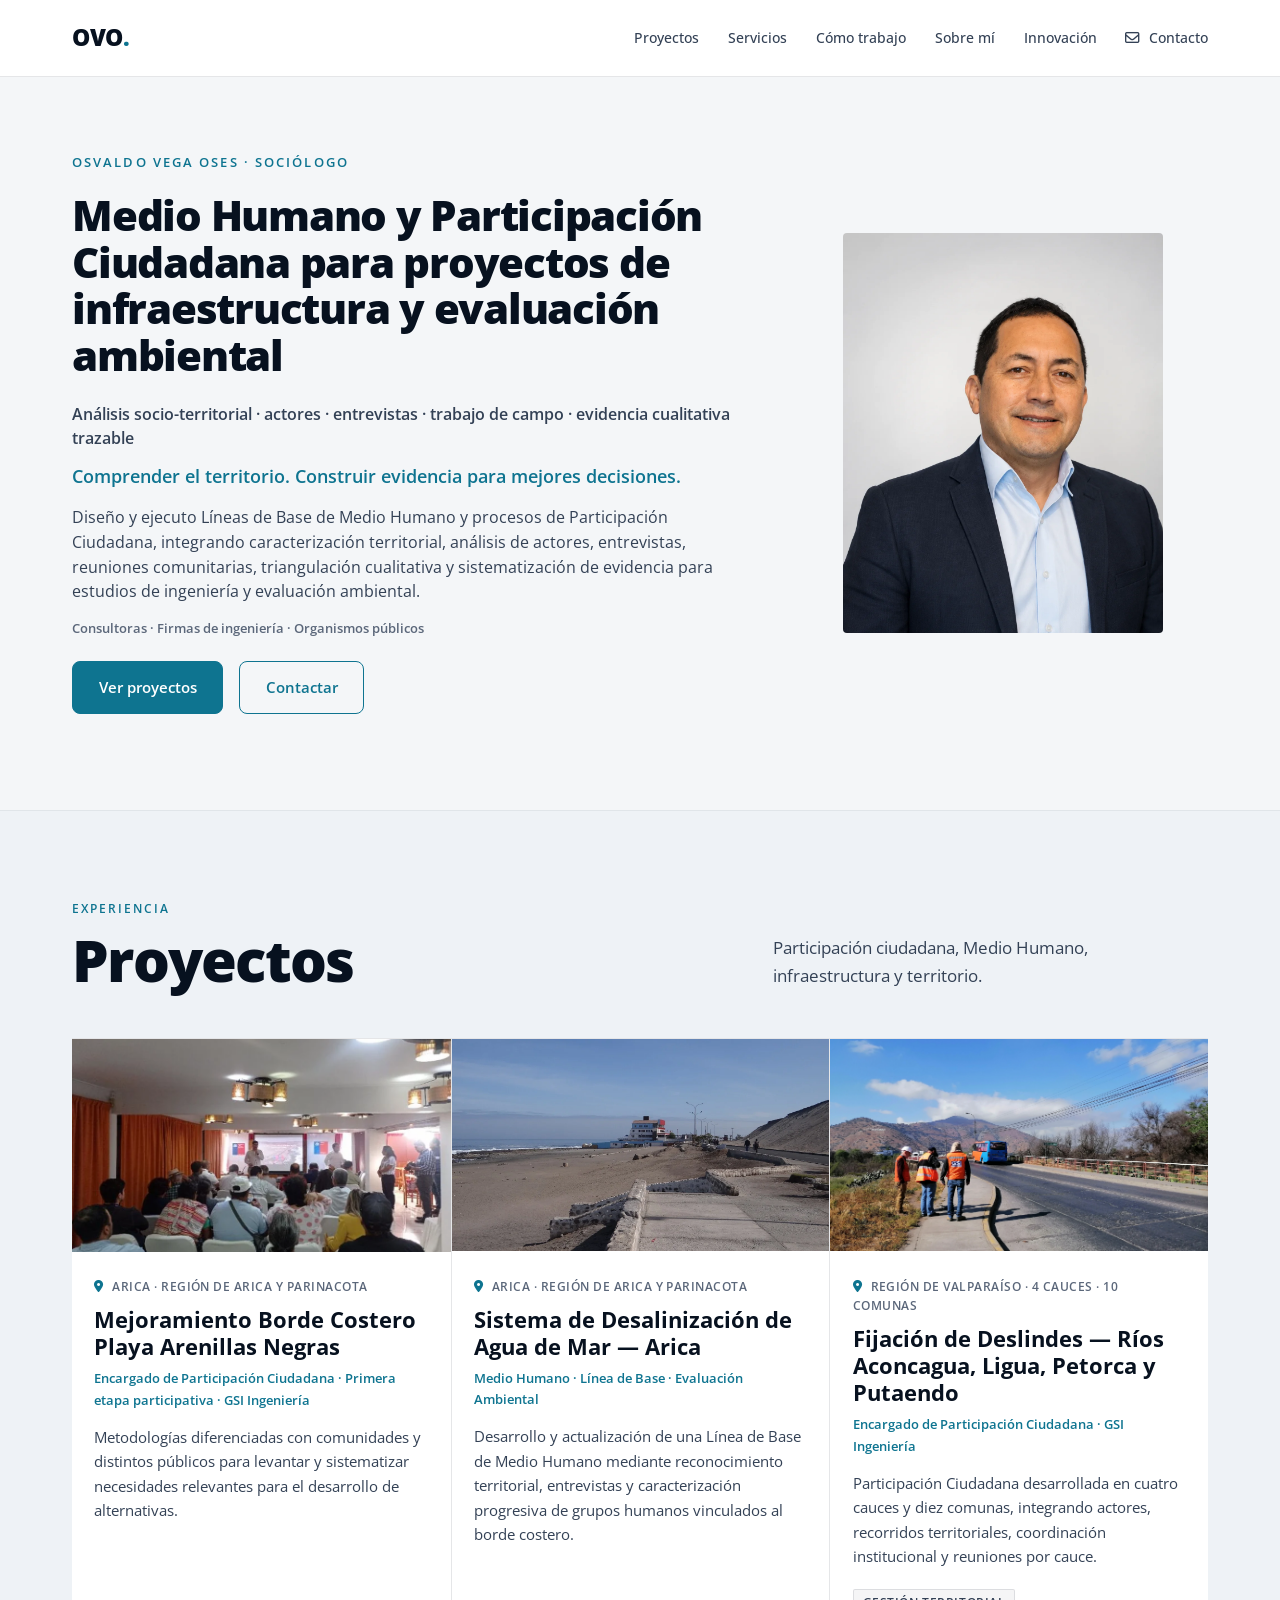
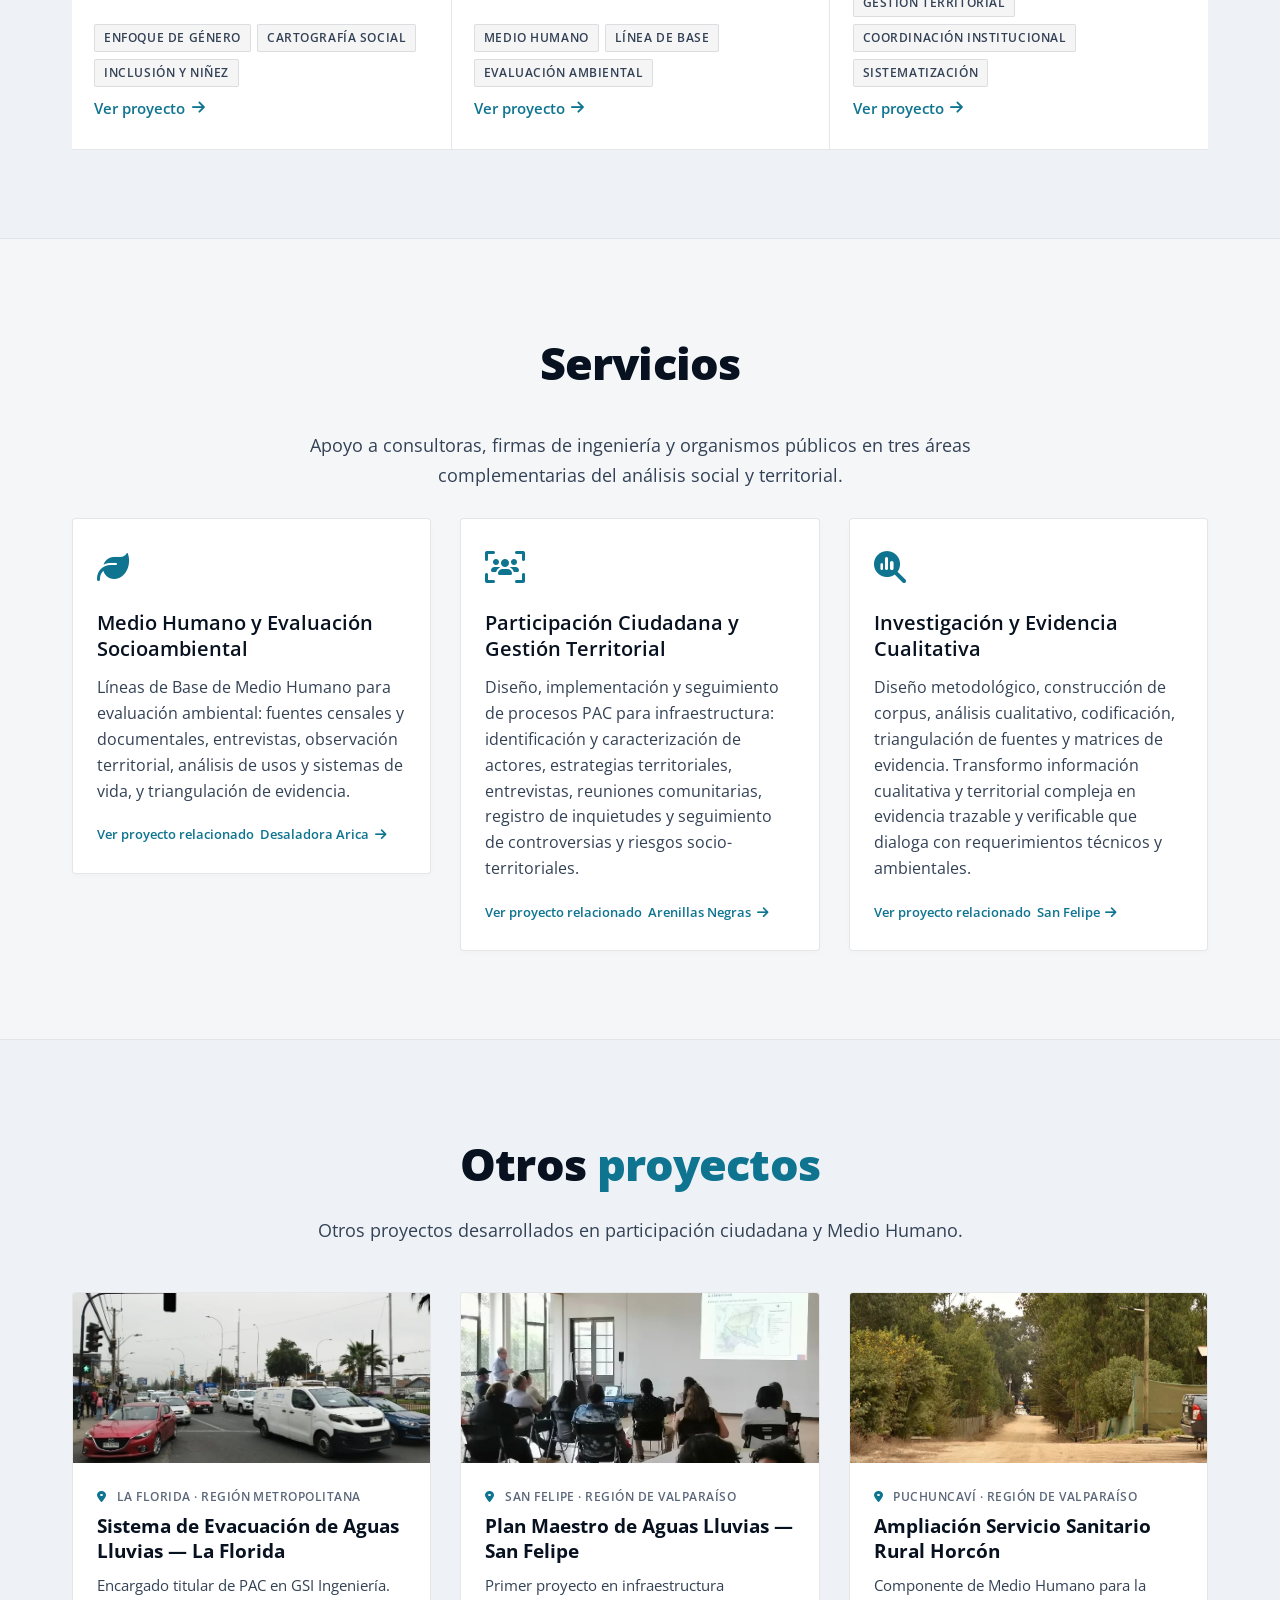
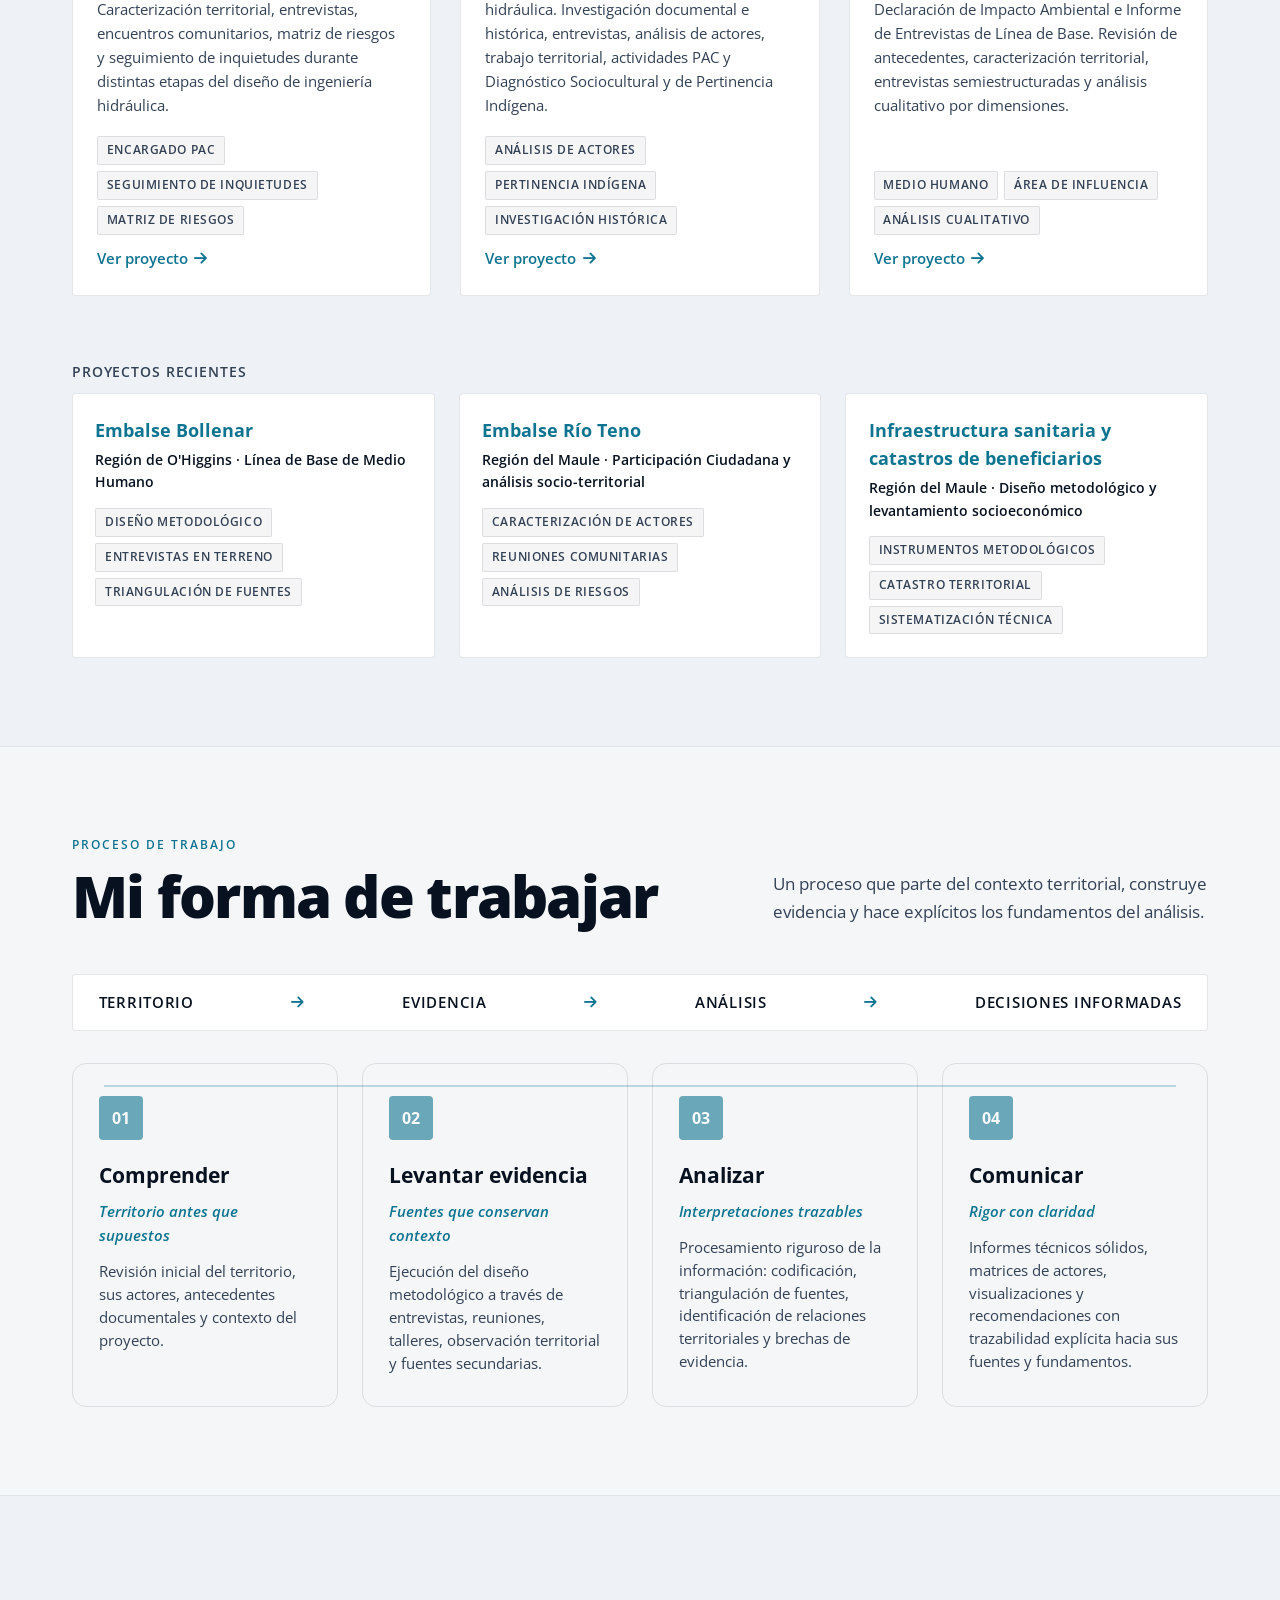
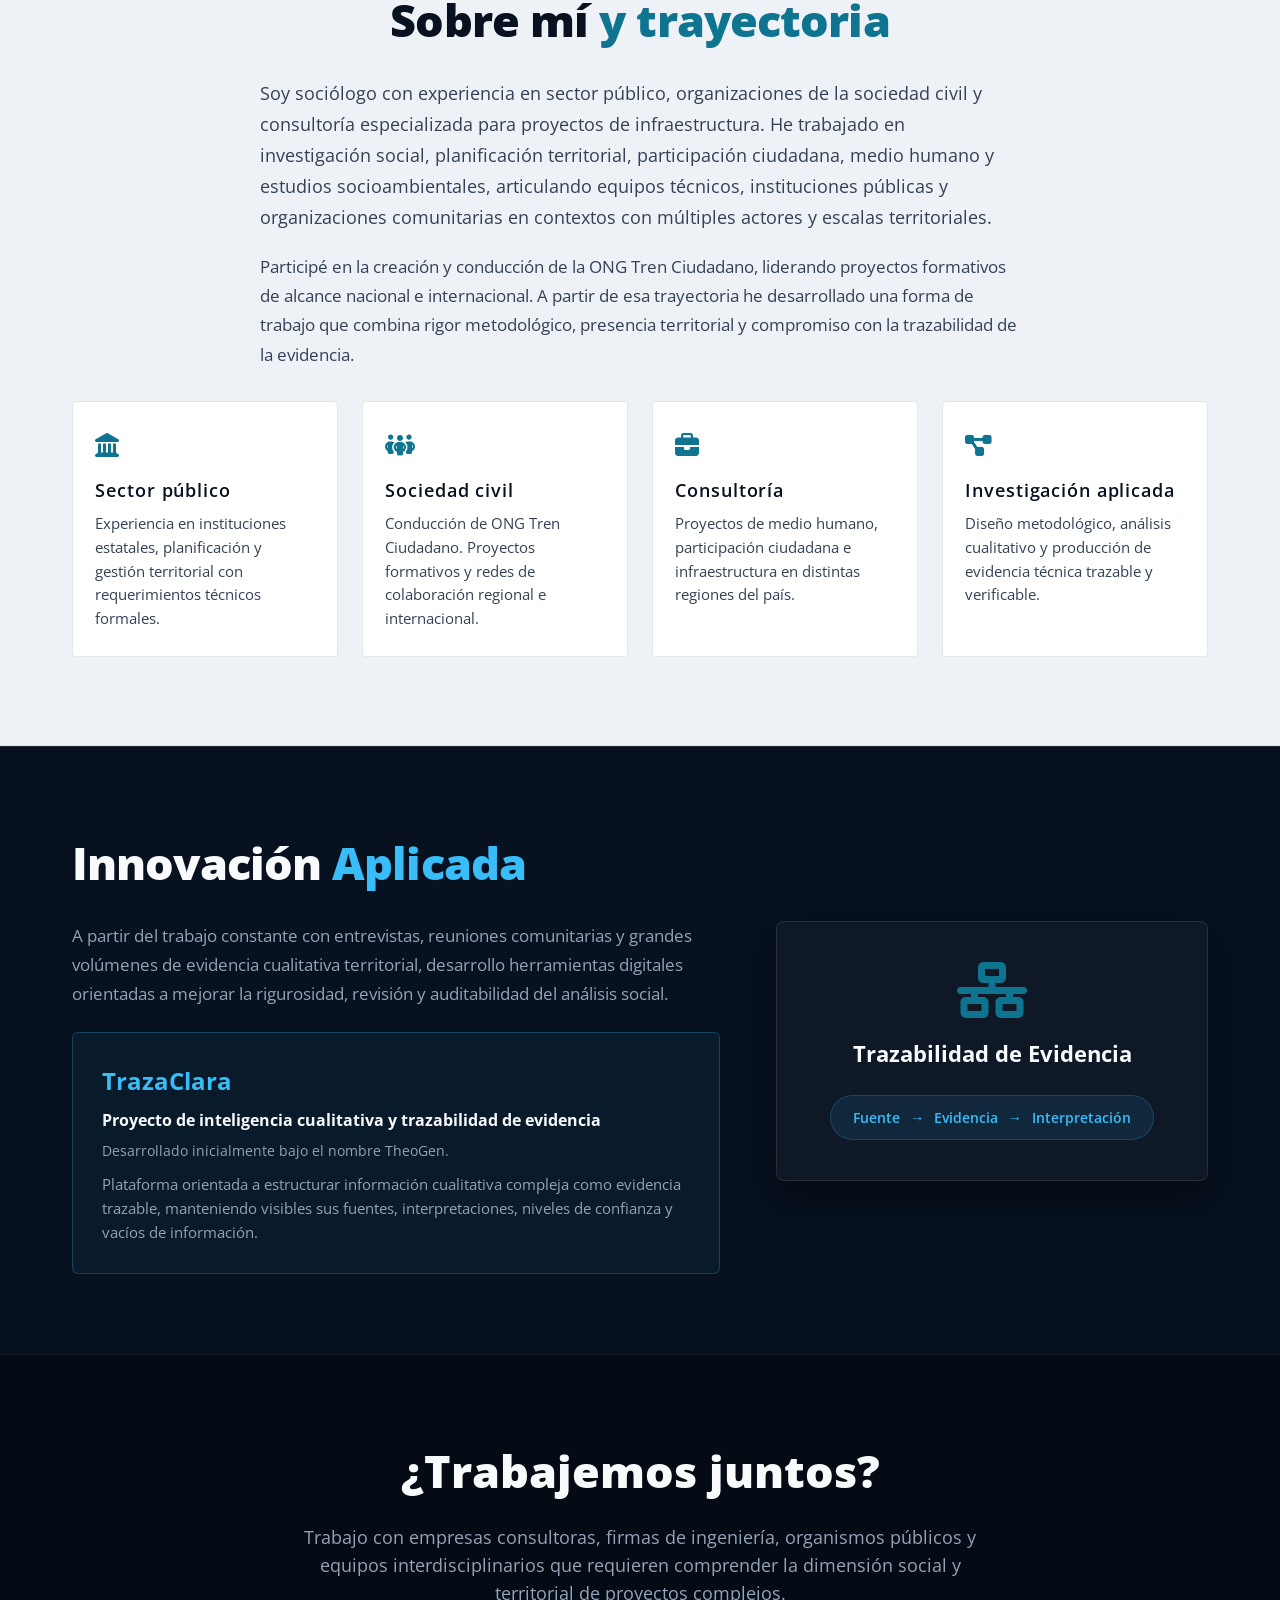
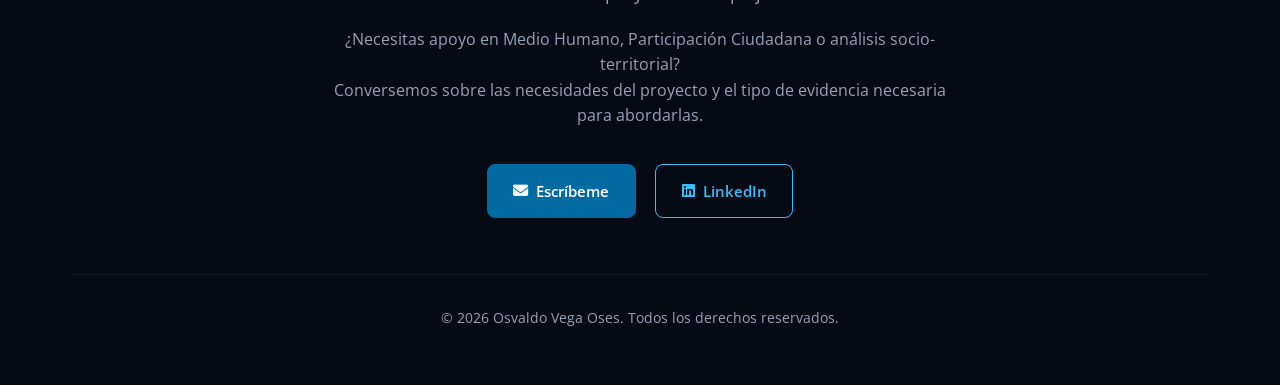
==== commit 034c6f95: "fix: sincronizar publicación y seguimiento con producción" ====
--- a/index.html
+++ b/index.html
@@ -2,6 +2,7 @@
 <html lang="es">
 <head>
     <meta charset="UTF-8">
+    <script src="openai-conversions.js" defer></script>
 
     <!-- Google Tag Manager -->
     <script>(function(w,d,s,l,i){w[l]=w[l]||[];w[l].push({'gtm.start':
@@ -1328,7 +1329,6 @@
                 <!-- Proyectos recientes -->
                 <div style="margin-top: 4rem;">
                     <h3 style="font-size: 1.3rem; margin-bottom: 0.6rem; color: var(--text-secondary); font-weight: 600; text-transform: uppercase; letter-spacing: 0.06em; font-size: 0.9rem;">Proyectos recientes</h3>
-                    <p style="color: var(--text-muted); font-size: 0.9rem; margin-bottom: 2rem;">Participación en proyectos sin caso navegable publicado.</p>
 
                     <div class="other-projects-grid">
 
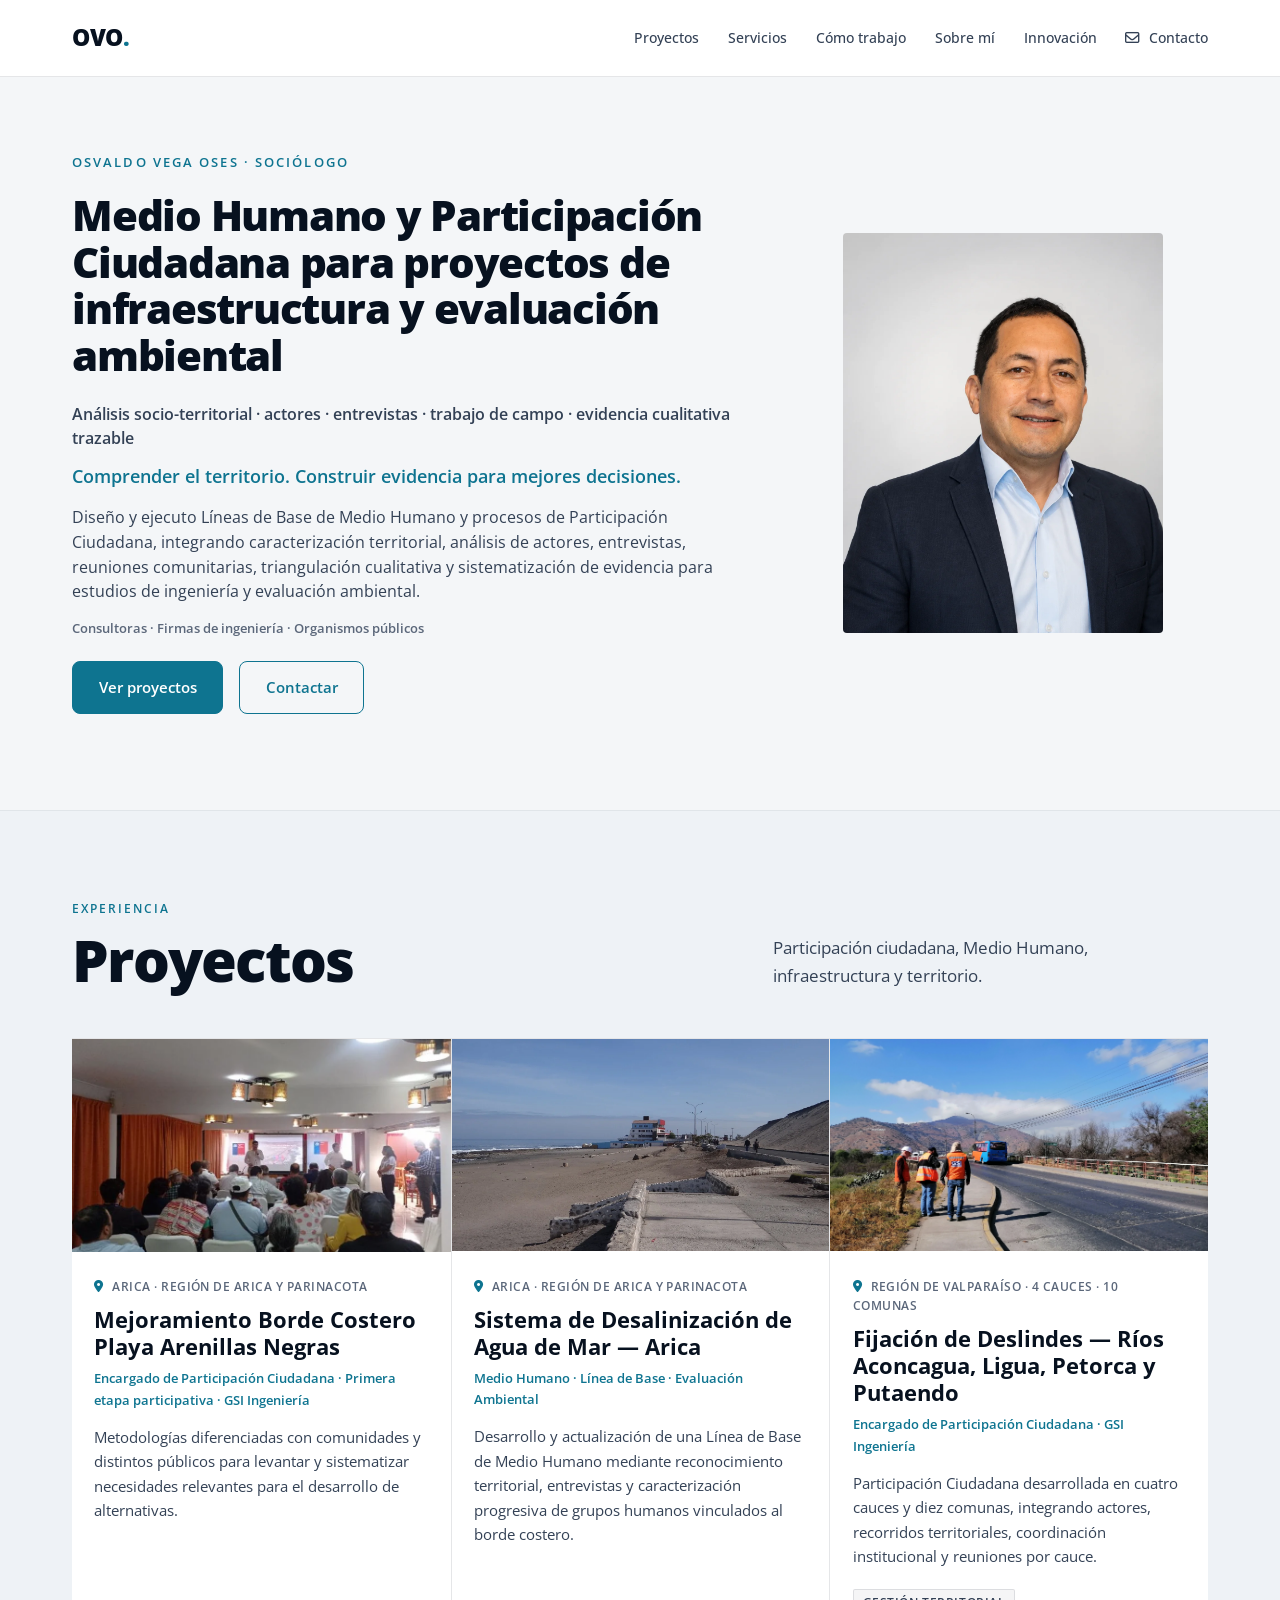
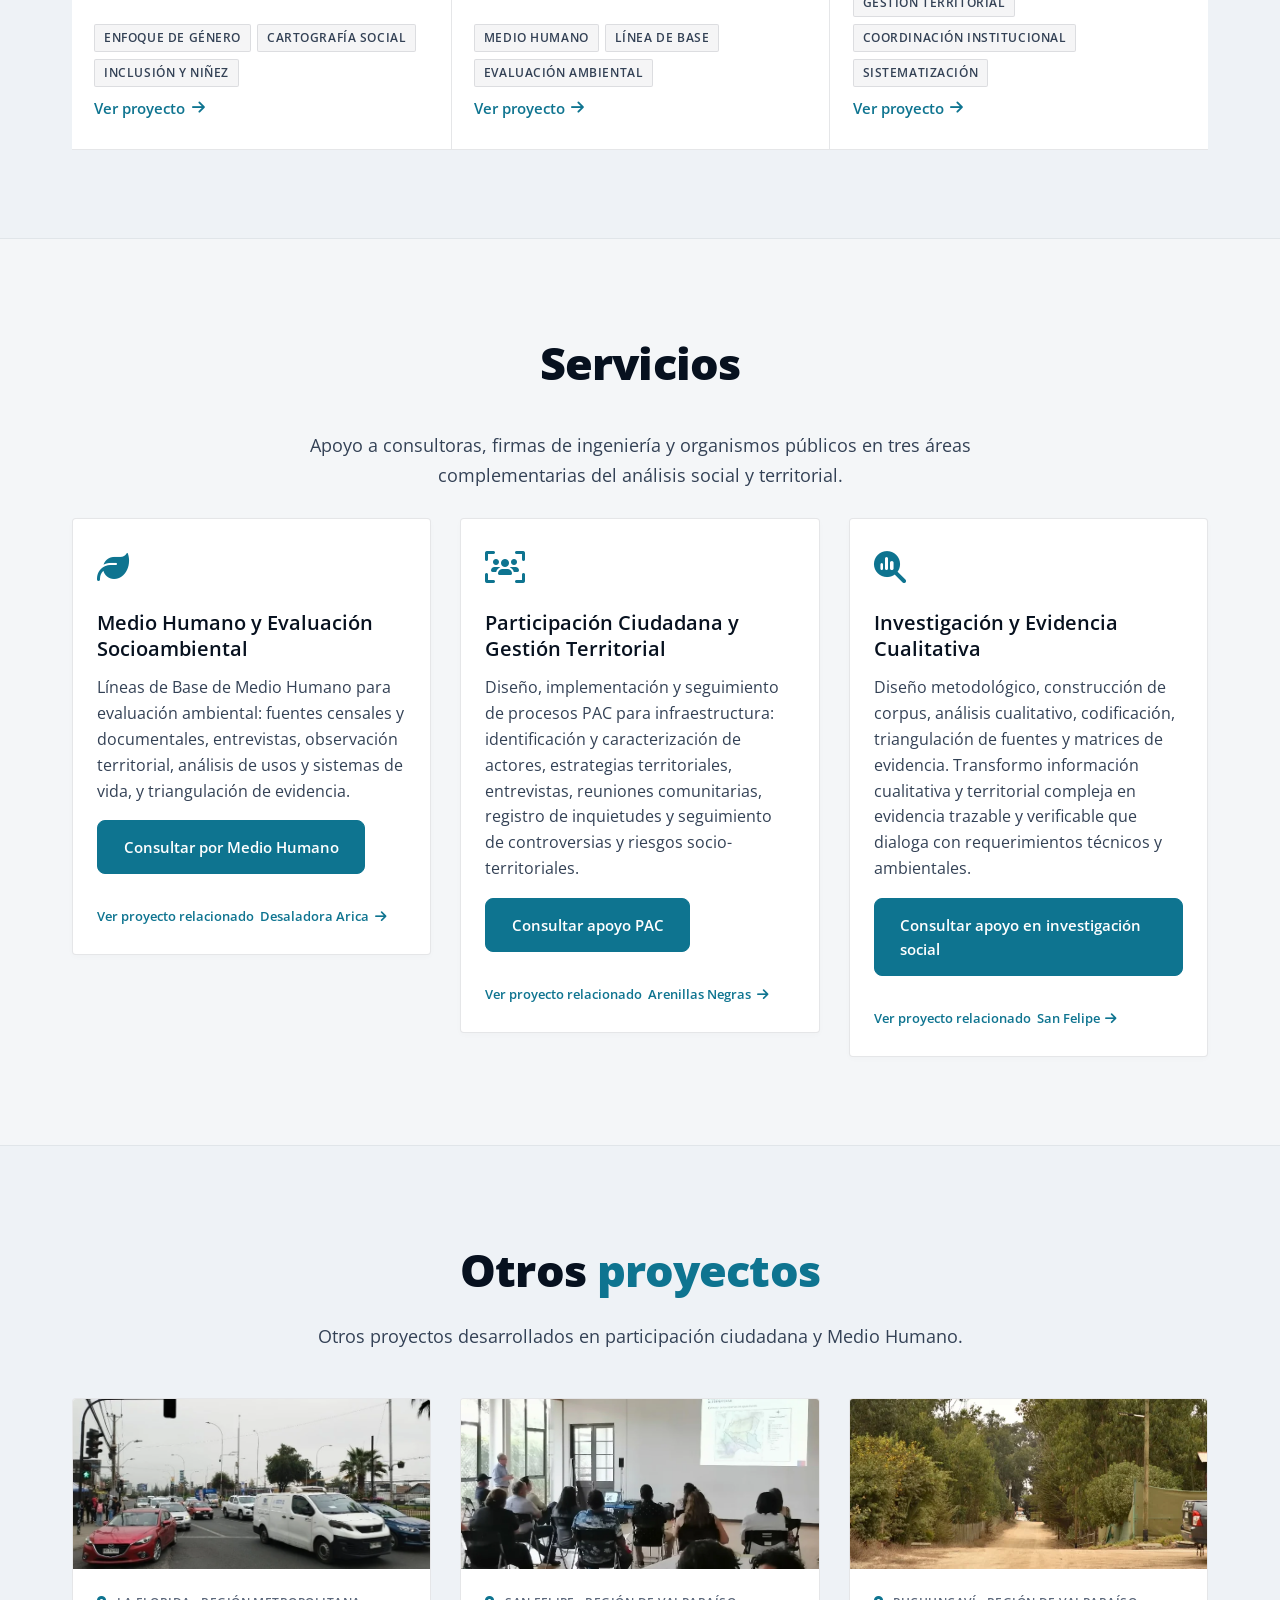
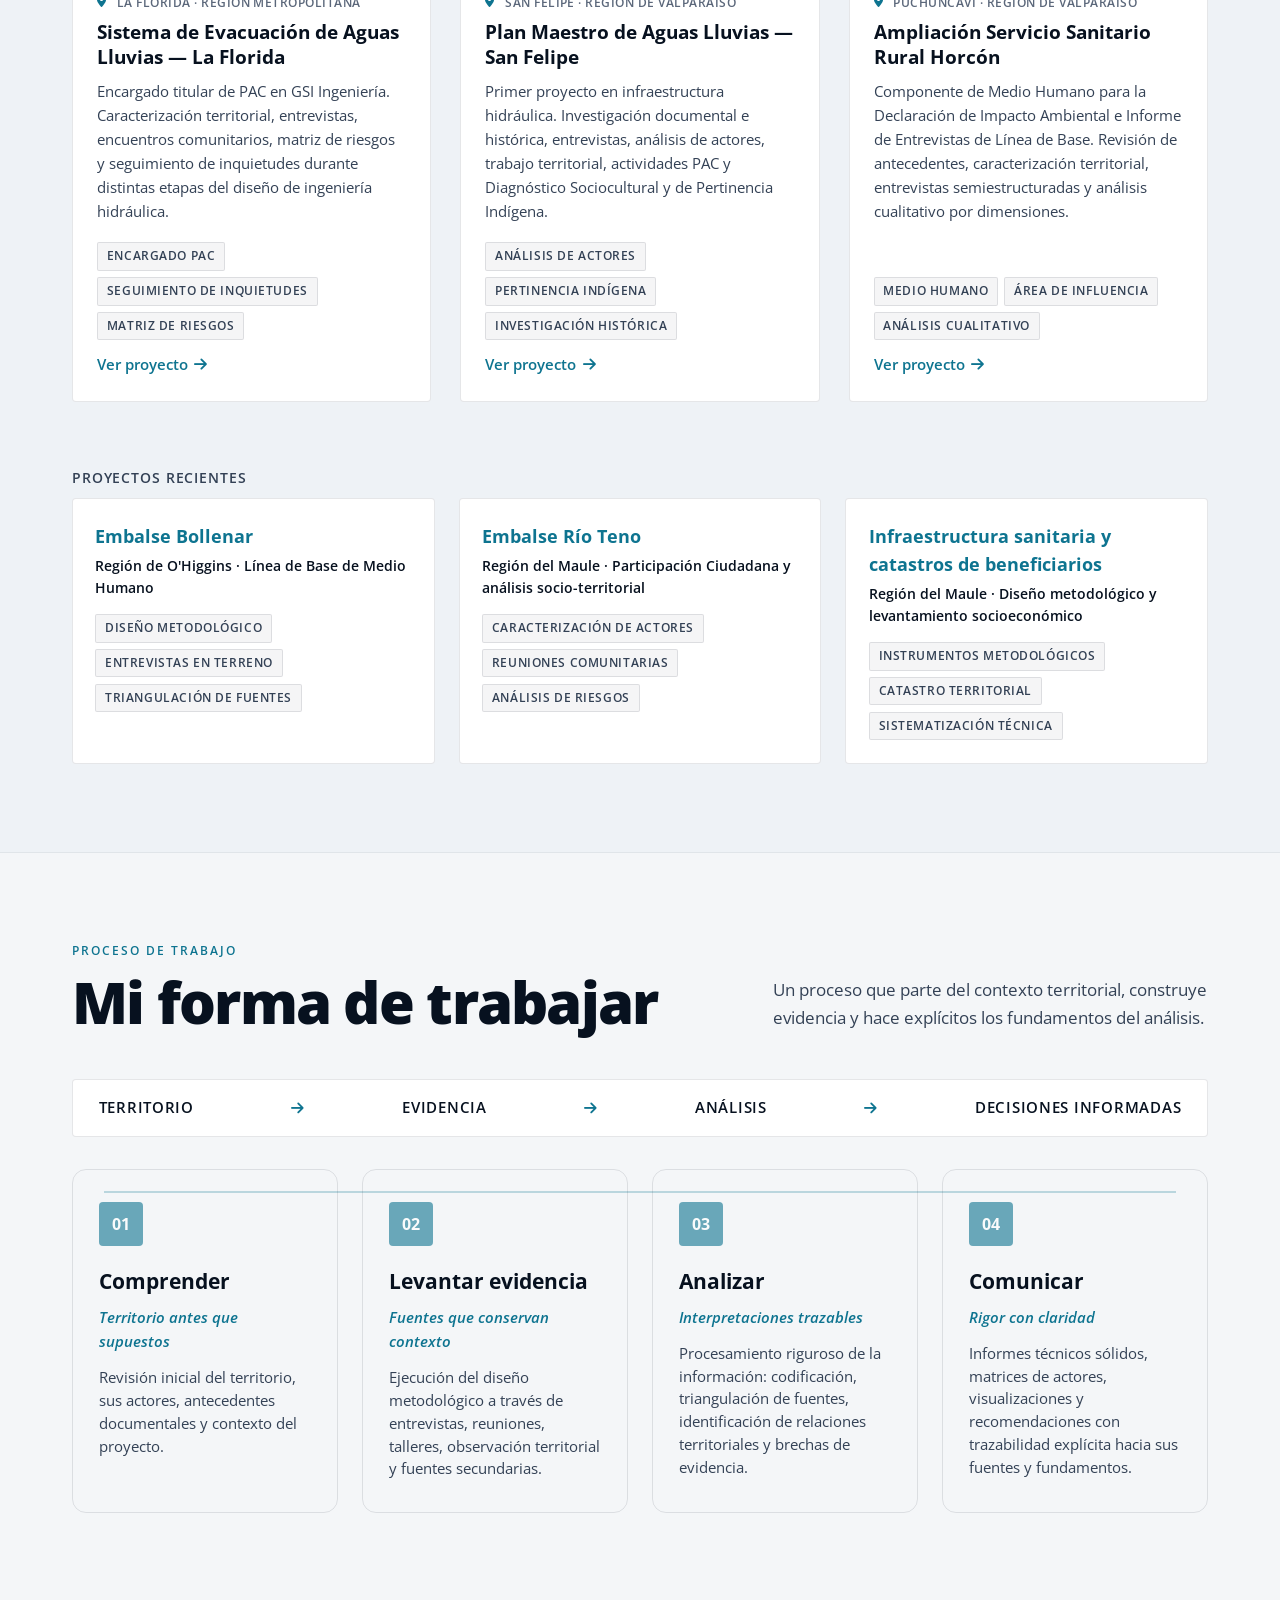
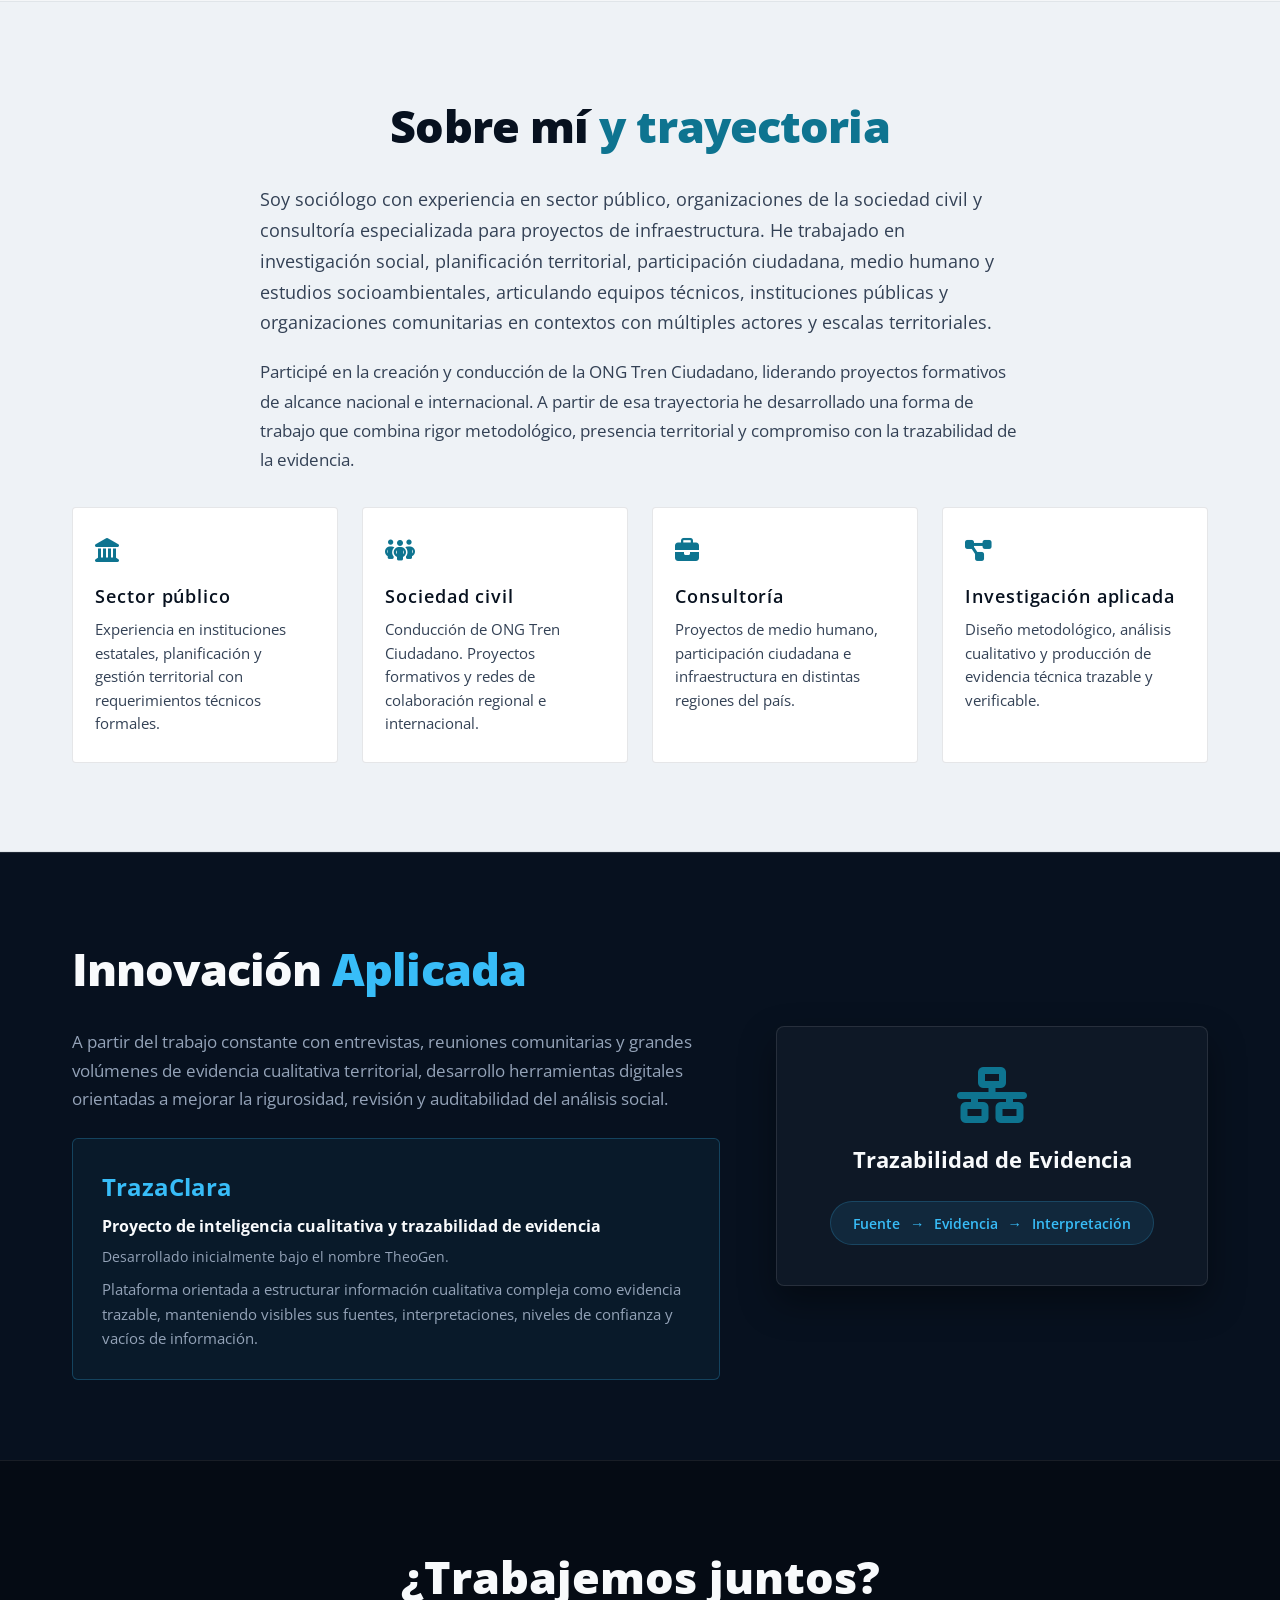
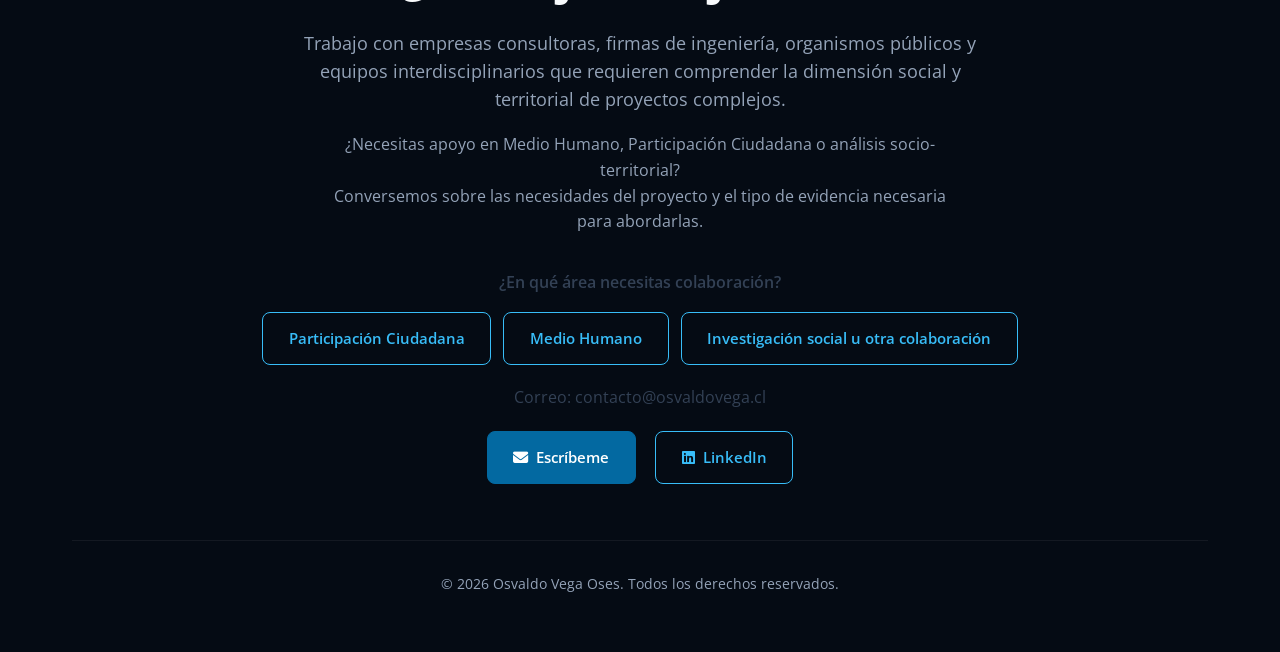
==== commit d37a8065: "feat: publicar recorridos de servicios y contacto v1.1" ====
--- a/index.html
+++ b/index.html
@@ -2,6 +2,7 @@
 <html lang="es">
 <head>
     <meta charset="UTF-8">
+    <script src="contact-tracking.js" defer></script>
     <script src="openai-conversions.js" defer></script>
 
     <!-- Google Tag Manager -->
@@ -1118,8 +1119,8 @@
                     <p class="hero-description">Diseño y ejecuto Líneas de Base de Medio Humano y procesos de Participación Ciudadana, integrando caracterización territorial, análisis de actores, entrevistas, reuniones comunitarias, triangulación cualitativa y sistematización de evidencia para estudios de ingeniería y evaluación ambiental.</p>
                     <p class="hero-audience">Consultoras · Firmas de ingeniería · Organismos públicos</p>
                     <div class="hero-buttons">
-                        <a href="#proyectos" class="btn btn-primary" id="hero-cta-casos">Ver proyectos</a>
-                        <a href="#contacto" class="btn btn-outline" id="hero-cta-contacto">Contactar</a>
+                        <a href="#proyectos" class="btn btn-primary" id="hero-cta-casos" data-ovo-source="hero" data-ovo-action="ver_proyectos">Ver proyectos</a>
+                        <a href="#contacto" class="btn btn-outline" id="hero-cta-contacto" data-ovo-source="hero" data-ovo-action="ir_contacto">Contactar</a>
                     </div>
                 </div>
                 <div class="hero-photo-wrap">
@@ -1229,6 +1230,7 @@
                         </div>
                         <h3>Medio Humano y Evaluación Socioambiental</h3>
                         <p>Líneas de Base de Medio Humano para evaluación ambiental: fuentes censales y documentales, entrevistas, observación territorial, análisis de usos y sistemas de vida, y triangulación de evidencia.</p>
+                        <a href="mailto:contacto@osvaldovega.cl?subject=Consulta%20profesional%20-%20Medio%20Humano" class="btn btn-primary service-cta" data-contact-service="medio_humano" data-contact-source="servicios">Consultar por Medio Humano</a>
                         <a class="service-related-link" href="proyectos/medio-humano-desaladora-arica.html" aria-label="Ver proyecto relacionado: Desaladora Arica">Ver proyecto relacionado&nbsp; Desaladora Arica <i class="fa-solid fa-arrow-right" aria-hidden="true"></i></a>
                     </div>
 
@@ -1238,6 +1240,7 @@
                         </div>
                         <h3>Participación Ciudadana y Gestión Territorial</h3>
                         <p>Diseño, implementación y seguimiento de procesos PAC para infraestructura: identificación y caracterización de actores, estrategias territoriales, entrevistas, reuniones comunitarias, registro de inquietudes y seguimiento de controversias y riesgos socio-territoriales.</p>
+                        <a href="mailto:contacto@osvaldovega.cl?subject=Consulta%20profesional%20-%20Participaci%C3%B3n%20Ciudadana" class="btn btn-primary service-cta" data-contact-service="pac" data-contact-source="servicios">Consultar apoyo PAC</a>
                         <a class="service-related-link" href="proyectos/pac-arenillas-negras.html" aria-label="Ver proyecto relacionado: Arenillas Negras">Ver proyecto relacionado&nbsp; Arenillas Negras <i class="fa-solid fa-arrow-right" aria-hidden="true"></i></a>
                     </div>
 
@@ -1247,6 +1250,7 @@
                         </div>
                         <h3>Investigación y Evidencia Cualitativa</h3>
                         <p>Diseño metodológico, construcción de corpus, análisis cualitativo, codificación, triangulación de fuentes y matrices de evidencia. Transformo información cualitativa y territorial compleja en evidencia trazable y verificable que dialoga con requerimientos técnicos y ambientales.</p>
+                        <a href="mailto:contacto@osvaldovega.cl?subject=Consulta%20profesional%20-%20Investigaci%C3%B3n%20social" class="btn btn-primary service-cta" data-contact-service="investigacion" data-contact-source="servicios">Consultar apoyo en investigación social</a>
                         <a class="service-related-link" href="proyectos/plan-maestro-san-felipe.html" aria-label="Ver proyecto relacionado: San Felipe">Ver proyecto relacionado&nbsp; San Felipe <i class="fa-solid fa-arrow-right" aria-hidden="true"></i></a>
                     </div>
 
@@ -1507,8 +1511,15 @@
             <p class="footer-audience">Trabajo con empresas consultoras, firmas de ingeniería, organismos públicos y equipos interdisciplinarios que requieren comprender la dimensión social y territorial de proyectos complejos.</p>
             <p class="footer-cta-text">¿Necesitas apoyo en Medio Humano, Participación Ciudadana o análisis socio-territorial?<br>Conversemos sobre las necesidades del proyecto y el tipo de evidencia necesaria para abordarlas.</p>
 
+            <p class="contact-prompt">¿En qué área necesitas colaboración?</p>
+            <div class="contact-options">
+                <a class="btn btn-outline contact-option" href="mailto:contacto@osvaldovega.cl?subject=Consulta%20profesional%20-%20Participaci%C3%B3n%20Ciudadana" data-contact-service="pac" data-contact-source="footer">Participación Ciudadana</a>
+                <a class="btn btn-outline contact-option" href="mailto:contacto@osvaldovega.cl?subject=Consulta%20profesional%20-%20Medio%20Humano" data-contact-service="medio_humano" data-contact-source="footer">Medio Humano</a>
+                <a class="btn btn-outline contact-option" href="mailto:contacto@osvaldovega.cl?subject=Consulta%20profesional%20-%20Investigaci%C3%B3n%20social%20u%20otra%20colaboraci%C3%B3n" data-contact-service="investigacion" data-contact-source="footer">Investigación social u otra colaboración</a>
+            </div>
+            <p class="contact-email-visible">Correo: <a href="mailto:contacto@osvaldovega.cl" data-contact-service="general" data-contact-source="footer">contacto@osvaldovega.cl</a></p>
             <div class="footer-buttons">
-                <a href="mailto:contacto@osvaldovega.cl" class="btn btn-primary" id="footer-email" aria-label="Enviar correo electrónico a Osvaldo Vega">
+                <a href="mailto:contacto@osvaldovega.cl" class="btn btn-primary" id="footer-email" data-contact-service="general" data-contact-source="footer" aria-label="Enviar correo electrónico a Osvaldo Vega">
                     <i class="fa-solid fa-envelope"></i> Escríbeme
                 </a>
                 <a href="https://www.linkedin.com/in/osvaldovegaoses" target="_blank" rel="noopener noreferrer" class="btn btn-outline" id="footer-linkedin" aria-label="Ver perfil de LinkedIn de Osvaldo Vega (se abre en una nueva pestaña)">
--- a/style.css
+++ b/style.css
@@ -1,1845 +1,1852 @@
-:root {
-  --bg-main: #F4F6F8;
-  --bg-surface: #FFFFFF;
-  --bg-alt: #EEF2F6;
-  --bg-color: var(--bg-main);
-  --text-primary: #07111F;
-  --text-secondary: #334155;
-  --text-muted: #5B677A;
-  --accent-cyan: #0e7490;
-  --accent-hover: #0369a1;
-  --border-light: rgba(7, 17, 31, 0.10);
-  --border-subtle: rgba(7, 17, 31, 0.06);
-  --glass-bg: var(--bg-surface);
-  --glass-border: var(--border-light);
-  --glass-hover-border: rgba(14, 116, 144, 0.35);
-}
+:root {
+  --bg-main: #F4F6F8;
+  --bg-surface: #FFFFFF;
+  --bg-alt: #EEF2F6;
+  --bg-color: var(--bg-main);
+  --text-primary: #07111F;
+  --text-secondary: #334155;
+  --text-muted: #5B677A;
+  --accent-cyan: #0e7490;
+  --accent-hover: #0369a1;
+  --border-light: rgba(7, 17, 31, 0.10);
+  --border-subtle: rgba(7, 17, 31, 0.06);
+  --glass-bg: var(--bg-surface);
+  --glass-border: var(--border-light);
+  --glass-hover-border: rgba(14, 116, 144, 0.35);
+}
+
+* {
+  margin: 0;
+  padding: 0;
+  box-sizing: border-box;
+}
+
+body {
+  font-family: 'Open Sans', sans-serif;
+  background: var(--bg-main);
+  color: var(--text-primary);
+  line-height: 1.6;
+  overflow-x: hidden;
+}
+
+h1, h2, h3, h4 {
+  font-family: 'Open Sans', sans-serif;
+  color: var(--text-primary);
+}
+
+a {
+  text-decoration: none;
+  color: inherit;
+}
+
+a:focus-visible, button:focus-visible {
+  outline: 2px solid var(--accent-cyan);
+  outline-offset: 4px;
+}
+
+/* Typography & Utilities */
+.text-gradient {
+  color: var(--accent-cyan);
+}
+
+.container {
+  max-width: 1200px;
+  margin: 0 auto;
+  padding: 0 2rem;
+}
+
+.section-title {
+  font-size: 2.3rem;
+  margin-bottom: 2.5rem;
+  text-align: center;
+}
+
+.section-subtitle {
+  text-align: center;
+  margin-top: -1.5rem;
+  margin-bottom: 3rem;
+  font-size: 1.1rem;
+  color: var(--text-secondary);
+}
+
+.section-alt {
+  background: var(--bg-alt);
+  border-top: 1px solid var(--border-subtle);
+  border-bottom: 1px solid var(--border-subtle);
+}
+
+.glass-card {
+  background: var(--glass-bg);
+  border: 1px solid var(--glass-border);
+  border-radius: 4px;
+  padding: 2rem;
+  transition: transform 0.3s ease, border-color 0.3s ease, box-shadow 0.3s ease;
+}
+
+.glass-card:hover {
+  transform: translateY(-4px);
+  border-color: var(--glass-hover-border);
+  box-shadow: 0 6px 18px rgba(7, 17, 31, 0.06);
+}
+
+/* Buttons */
+.btn {
+  display: inline-flex;
+  align-items: center;
+  justify-content: center;
+  gap: 0.5rem;
+  padding: 0.85rem 1.6rem;
+  border-radius: 8px;
+  font-weight: 600;
+  cursor: pointer;
+  transition: all 0.25s ease;
+  font-family: 'Open Sans', sans-serif;
+  font-size: 0.95rem;
+}
+
+.btn-primary {
+  background: var(--accent-cyan);
+  color: #ffffff;
+  border: 1px solid var(--accent-cyan);
+  box-shadow: none;
+  font-weight: 700;
+}
+
+.btn-primary:hover {
+  background: var(--accent-hover);
+  border-color: var(--accent-hover);
+  box-shadow: 0 4px 12px rgba(14, 116, 144, 0.18);
+}
+
+.btn-outline {
+  background: transparent;
+  color: var(--accent-cyan);
+  border: 1px solid var(--accent-cyan);
+}
+
+.btn-outline:hover {
+  background: rgba(14, 116, 144, 0.06);
+  color: var(--accent-hover);
+  border-color: var(--accent-hover);
+}
+
+/* Header & Nav */
+header {
+  padding: 1.2rem 0;
+  position: fixed;
+  width: 100%;
+  top: 0;
+  z-index: 1000;
+  background: rgba(255, 255, 255, 0.95);
+  border-bottom: 1px solid var(--border-light);
+  backdrop-filter: blur(10px);
+  -webkit-backdrop-filter: blur(10px);
+  transition: background 0.3s ease, border-color 0.3s ease;
+}
+
+header.scrolled {
+  background: rgba(255, 255, 255, 0.98);
+  box-shadow: 0 4px 12px rgba(7, 17, 31, 0.05);
+}
+
+nav {
+  display: flex;
+  justify-content: space-between;
+  align-items: center;
+}
+
+.logo {
+  font-family: 'Open Sans', sans-serif;
+  font-weight: 800;
+  font-size: 1.5rem;
+  letter-spacing: -0.5px;
+  color: var(--text-primary);
+}
+
+.nav-links {
+  display: flex;
+  gap: 1.8rem;
+  list-style: none;
+  align-items: center;
+}
+
+.nav-links a {
+  font-size: 0.9rem;
+  font-weight: 500;
+  color: var(--text-secondary);
+  transition: color 0.25s ease;
+}
+
+.nav-links a:hover,
+.nav-links a:focus {
+  color: var(--accent-cyan);
+}
+
+.nav-toggle {
+  display: none;
+  background: transparent;
+  border: none;
+  color: var(--text-primary);
+  font-size: 1.5rem;
+  cursor: pointer;
+  padding: 0.5rem;
+}
+
+/* Hero Section */
+.hero {
+  min-height: 90vh;
+  display: flex;
+  align-items: center;
+  padding-top: 100px;
+  padding-bottom: 4rem;
+}
+
+.hero-content {
+  max-width: 860px;
+}
+
+.hero h1 {
+  font-size: 3.8rem;
+  line-height: 1.15;
+  margin-bottom: 1.5rem;
+  letter-spacing: -1px;
+}
+
+.hero p {
+  font-size: 1.2rem;
+  color: var(--text-secondary);
+  margin-bottom: 2.2rem;
+  max-width: 760px;
+  line-height: 1.7;
+}
+
+.hero-buttons {
+  display: flex;
+  gap: 1rem;
+  flex-wrap: wrap;
+}
+
+/* Value Proposition Section */
+.value-prop {
+  padding: 3.5rem 0;
+  background: rgba(0, 240, 255, 0.02);
+  border-top: 1px solid rgba(0, 240, 255, 0.08);
+  border-bottom: 1px solid rgba(0, 240, 255, 0.08);
+}
+
+.value-prop-card {
+  border-left: 4px solid var(--accent-cyan);
+  background: var(--glass-bg);
+  padding: 1.8rem 2.2rem;
+  border-radius: 0 12px 12px 0;
+}
+
+.value-prop-card h2 {
+  font-size: 1.35rem;
+  color: var(--accent-cyan);
+  margin-bottom: 0.6rem;
+  font-weight: 600;
+}
+
+.value-prop-card p {
+  font-size: 1.1rem;
+  color: var(--text-primary);
+  line-height: 1.6;
+}
+
+/* Section Common */
+section {
+  padding: 5.5rem 0;
+}
+
+/* Experience Grid (Qué Hago) */
+.experience-grid {
+  display: grid;
+  grid-template-columns: repeat(auto-fit, minmax(320px, 1fr));
+  gap: 2rem;
+}
+
+.card-icon {
+  font-size: 1.8rem;
+  color: var(--accent-cyan);
+  margin-bottom: 1.2rem;
+}
+
+.glass-card h3 {
+  font-size: 1.35rem;
+  margin-bottom: 0.9rem;
+  line-height: 1.3;
+}
+
+.glass-card p {
+  color: var(--text-secondary);
+  font-size: 0.96rem;
+  line-height: 1.65;
+}
+
+/* Projects Section */
+.projects-list {
+  display: flex;
+  flex-direction: column;
+  gap: 1.5rem;
+}
+
+.project-card {
+  background: var(--glass-bg);
+  backdrop-filter: blur(12px);
+  border: 1px solid var(--glass-border);
+  border-radius: 14px;
+  padding: 1.8rem 2rem;
+  transition: transform 0.25s ease, border-color 0.25s ease;
+}
+
+.project-card:hover {
+  transform: translateX(6px);
+  border-color: var(--glass-hover-border);
+}
+
+.project-title {
+  color: var(--accent-cyan);
+  font-size: 1.25rem;
+  margin-bottom: 0.35rem;
+}
+
+.project-subtitle {
+  color: #ffffff;
+  font-size: 1.05rem;
+  font-weight: 600;
+  margin-bottom: 0.9rem;
+}
+
+.project-tags {
+  display: flex;
+  flex-wrap: wrap;
+  gap: 0.6rem 1.2rem;
+  color: var(--text-secondary);
+  font-size: 0.92rem;
+}
+
+.tag-item {
+  display: inline-flex;
+  align-items: center;
+  gap: 0.45rem;
+}
+
+.tag-item i {
+  color: var(--accent-cyan);
+  font-size: 0.8rem;
+}
+
+/* Methodology Section */
+.method-flow {
+  text-align: center;
+  margin-bottom: 3rem;
+  font-size: 1.15rem;
+  color: var(--text-secondary);
+  display: flex;
+  justify-content: center;
+  align-items: center;
+  flex-wrap: wrap;
+  gap: 0.6rem 1rem;
+}
+
+.method-flow span {
+  color: #ffffff;
+  font-weight: 600;
+}
+
+.method-flow i {
+  color: var(--accent-cyan);
+  font-size: 0.9rem;
+}
+
+.method-grid {
+  display: grid;
+  grid-template-columns: repeat(auto-fit, minmax(240px, 1fr));
+  gap: 1.5rem;
+}
+
+.method-step {
+  position: relative;
+  background: var(--glass-bg);
+  border: 1px solid var(--glass-border);
+  border-radius: 14px;
+  padding: 2rem 1.6rem;
+  transition: transform 0.25s ease, border-color 0.25s ease;
+}
+
+.method-step:hover {
+  transform: translateY(-4px);
+  border-color: var(--glass-hover-border);
+}
+
+.method-step-num {
+  color: var(--accent-cyan);
+  font-size: 2.6rem;
+  font-weight: 800;
+  opacity: 0.6;
+  margin-bottom: 0.8rem;
+  line-height: 1;
+  font-family: 'Open Sans', sans-serif;
+}
+
+.method-step-title {
+  font-size: 1.25rem;
+  margin-bottom: 0.75rem;
+}
+
+.method-step p {
+  color: var(--text-secondary);
+  font-size: 0.93rem;
+  line-height: 1.6;
+}
+
+/* Trayectoria Section */
+.trayectoria-text p {
+  font-size: 1.05rem;
+  color: var(--text-secondary);
+  line-height: 1.75;
+  margin-bottom: 1.2rem;
+}
+
+.trayectoria-text p:last-child {
+  margin-bottom: 0;
+}
+
+/* Innovation Section */
+.theogen-section {
+  display: flex;
+  align-items: center;
+  gap: 3.5rem;
+}
+
+.theogen-content {
+  flex: 1.2;
+}
+
+.theogen-visual {
+  flex: 0.8;
+  position: relative;
+}
+
+.theogen-box {
+  background: linear-gradient(145deg, rgba(255,255,255,0.04), rgba(255,255,255,0.01));
+  border: 1px solid rgba(0, 240, 255, 0.25);
+  border-radius: 18px;
+  padding: 2.5rem;
+  text-align: center;
+  box-shadow: 0 16px 36px rgba(0,0,0,0.4);
+}
+
+.theogen-box h3 {
+  font-size: 1.5rem;
+  margin-bottom: 0.6rem;
+}
+
+.pipeline-flow {
+  display: inline-flex;
+  align-items: center;
+  gap: 0.5rem;
+  background: rgba(0, 240, 255, 0.08);
+  padding: 0.4rem 0.9rem;
+  border-radius: 6px;
+  color: var(--accent-cyan);
+  font-family: 'Open Sans', sans-serif;
+  font-size: 0.9rem;
+}
+
+.innovation-highlight {
+  background: rgba(0, 240, 255, 0.04);
+  border-left: 4px solid var(--accent-cyan);
+  border-radius: 0 10px 10px 0;
+  padding: 1.4rem 1.6rem;
+  margin-top: 1.5rem;
+}
+
+.innovation-highlight h3 {
+  font-size: 1.2rem;
+  margin-bottom: 0.3rem;
+}
+
+.innovation-highlight .platform-note {
+  font-size: 0.88rem;
+  color: var(--text-muted);
+  margin-top: 0.4rem;
+}
+
+/* Footer & Contact */
+footer {
+  border-top: 1px solid var(--glass-border);
+  padding: 4.5rem 0 3rem;
+  text-align: center;
+  background: rgba(5, 11, 20, 0.6);
+}
+
+.footer-heading {
+  font-size: 2.2rem;
+  margin-bottom: 1rem;
+}
+
+.footer-audience {
+  max-width: 680px;
+  margin: 0 auto 1.2rem;
+  font-size: 1.1rem;
+  color: #ffffff;
+  line-height: 1.6;
+}
+
+.footer-cta-text {
+  max-width: 620px;
+  margin: 0 auto 2.2rem;
+  color: var(--text-secondary);
+  font-size: 1rem;
+  line-height: 1.6;
+}
+
+.footer-buttons {
+  display: flex;
+  justify-content: center;
+  gap: 1.2rem;
+  margin-bottom: 3rem;
+  flex-wrap: wrap;
+}
+
+.footer-copy {
+  font-size: 0.88rem;
+  color: var(--text-muted);
+}
+
+/* --- Case Study Pages --- */
+.case-study {
+    padding-top: 70px;
+}
+
+.case-hero {
+    margin-bottom: 3rem;
+}
+
+.case-hero h1 {
+    max-width: 1200px;
+    text-wrap: balance;
+}
+
+.case-hero-grid {
+    display: grid;
+    grid-template-columns: 1fr;
+    gap: 2.5rem;
+    align-items: center;
+}
+
+@media (min-width: 992px) {
+    .case-hero-grid {
+        grid-template-columns: 1.15fr 0.85fr;
+        gap: 3rem;
+    }
+}
+
+.case-hero-grid--san-felipe {
+    grid-template-columns: 1.7fr 1fr;
+}
+
+@media (max-width: 992px) {
+    .case-hero-grid--san-felipe {
+        grid-template-columns: 1fr;
+    }
+}
+
+.case-hero-grid--deslindes {
+    grid-template-columns: 1.6fr 1fr;
+}
+
+@media (max-width: 992px) {
+    .case-hero-grid--deslindes {
+        grid-template-columns: 1fr;
+    }
+}
+
+.case-hero-grid--la-florida {
+    grid-template-columns: 1.7fr 1fr;
+}
+
+@media (max-width: 992px) {
+    .case-hero-grid--la-florida {
+        grid-template-columns: 1fr;
+    }
+}
+
+.case-hero-grid--desaladora {
+    grid-template-columns: 1.7fr 1fr;
+}
+
+@media (max-width: 992px) {
+    .case-hero-grid--desaladora {
+        grid-template-columns: 1fr;
+    }
+}
+
+
+.case-hero-media {
+    position: relative;
+    border-radius: 12px;
+    overflow: hidden;
+    border: 1px solid var(--glass-border);
+    box-shadow: 0 12px 32px rgba(0, 0, 0, 0.45);
+    background: rgba(0, 0, 0, 0.3);
+}
+
+.case-hero-img {
+    width: 100%;
+    height: auto;
+    max-height: 460px;
+    object-fit: cover;
+    display: block;
+    border-radius: 12px 12px 0 0;
+    transition: transform 0.3s ease;
+}
+
+.case-hero-caption {
+    padding: 0.6rem 1rem;
+    font-size: 0.8rem;
+    color: var(--text-muted);
+    background: rgba(10, 15, 25, 0.9);
+    border-top: 1px solid var(--glass-border);
+    text-align: center;
+    font-style: italic;
+}
+
+.case-kicker {
+    color: var(--accent-cyan);
+    font-size: 0.9rem;
+    font-weight: 600;
+    text-transform: uppercase;
+    letter-spacing: 1px;
+    margin-bottom: 1rem;
+    display: block;
+}
+
+.case-meta {
+    display: flex;
+    gap: 1.5rem;
+    color: var(--text-muted);
+    font-size: 0.9rem;
+    margin-bottom: 1.5rem;
+    flex-wrap: wrap;
+}
+
+.case-meta span {
+    display: flex;
+    align-items: center;
+    gap: 0.4rem;
+}
+
+.case-lead {
+    font-size: 1.15rem;
+    color: var(--text-secondary);
+    line-height: 1.7;
+    margin-top: 1.5rem;
+    margin-bottom: 2rem;
+    max-width: 800px;
+}
+
+.case-tags {
+    display: flex;
+    flex-wrap: wrap;
+    gap: 0.8rem;
+    margin-top: 1.5rem;
+}
+
+.case-tags .tag-item {
+    background: rgba(255, 255, 255, 0.05);
+    padding: 0.4rem 1rem;
+    border-radius: 20px;
+    font-size: 0.85rem;
+}
+
+.case-section {
+    padding: 3rem 0;
+    max-width: 850px;
+    margin: 0 auto;
+}
+
+.case-section h2 {
+    font-size: 2rem;
+    margin-bottom: 1.5rem;
+    color: var(--accent-cyan);
+}
+
+.case-section p {
+    font-size: 1.05rem;
+    line-height: 1.7;
+    color: var(--text-primary);
+    margin-bottom: 1.5rem;
+}
+
+.case-highlight {
+    background: var(--glass-bg);
+    border-left: 4px solid var(--accent-cyan);
+    padding: 2rem;
+    border-radius: 0 12px 12px 0;
+    margin: 2.5rem 0;
+}
+
+.case-highlight h2 {
+    font-size: 1.5rem;
+    margin-bottom: 1rem;
+}
+
+.case-figure {
+    background: rgba(0, 0, 0, 0.2);
+    border: 1px solid var(--glass-border);
+    border-radius: 12px;
+    padding: 2.5rem;
+    margin: 2.5rem auto;
+    max-width: 1000px;
+}
+
+.figure-label {
+    text-align: center;
+    color: var(--text-muted);
+    font-size: 0.9rem;
+    margin-top: 1.5rem;
+}
+
+/* --- Case Accordion & Case Media --- */
+
+/* Sticky Navigation Bar for Case Studies */
+.case-nav-bar {
+    position: sticky;
+    top: 70px;
+    z-index: 90;
+    background: rgba(10, 15, 25, 0.92);
+    backdrop-filter: blur(12px);
+    -webkit-backdrop-filter: blur(12px);
+    border-top: 1px solid var(--glass-border);
+    border-bottom: 1px solid var(--glass-border);
+    padding: 0.75rem 0;
+    margin: 2rem 0;
+}
+
+.case-nav-container {
+    display: flex;
+    justify-content: space-between;
+    align-items: center;
+    flex-wrap: wrap;
+    gap: 1rem;
+}
+
+.case-nav-links {
+    display: flex;
+    gap: 1.2rem;
+    list-style: none;
+    padding: 0;
+    margin: 0;
+    flex-wrap: wrap;
+}
+
+.case-nav-links a {
+    color: var(--text-secondary);
+    text-decoration: none;
+    font-size: 0.9rem;
+    font-weight: 500;
+    transition: color 0.2s ease;
+}
+
+.case-nav-links a:hover,
+.case-nav-links a:focus {
+    color: var(--accent-cyan);
+}
+
+.case-nav-controls {
+    display: flex;
+    gap: 0.6rem;
+    align-items: center;
+}
+
+.btn-case-control {
+    background: rgba(255, 255, 255, 0.06);
+    border: 1px solid rgba(255, 255, 255, 0.18);
+    color: #ffffff;
+    padding: 0.45rem 0.9rem;
+    border-radius: 6px;
+    font-size: 0.85rem;
+    font-weight: 600;
+    cursor: pointer;
+    transition: all 0.2s ease;
+    display: inline-flex;
+    align-items: center;
+    gap: 0.4rem;
+    font-family: inherit;
+}
+
+.btn-case-control:hover,
+.btn-case-control:focus-visible {
+    background: rgba(0, 240, 255, 0.15);
+    border-color: var(--accent-cyan);
+    color: var(--accent-cyan);
+    outline: none;
+}
+
+/* Accordion Component (<details> / <summary>) */
+.case-accordion {
+    background: rgba(255, 255, 255, 0.02);
+    border: 1px solid var(--glass-border);
+    border-radius: 12px;
+    margin: 1.8rem 0;
+    overflow: hidden;
+    transition: border-color 0.25 ease, background 0.25s ease;
+}
+
+.case-accordion-compact {
+    margin: 1.5rem 0;
+    border-color: rgba(255, 255, 255, 0.1);
+    background: rgba(255, 255, 255, 0.015);
+}
+
+.case-accordion-compact .case-accordion-summary {
+    padding: 1.1rem 1.4rem;
+}
+
+.case-accordion-compact .case-accordion-title {
+    font-size: 1.15rem;
+}
+
+.case-accordion[open] {
+    background: rgba(255, 255, 255, 0.03);
+    border-color: rgba(0, 240, 255, 0.35);
+}
+
+.case-accordion-summary {
+    padding: 1.35rem 1.6rem;
+    cursor: pointer;
+    list-style: none;
+    display: flex;
+    justify-content: space-between;
+    align-items: center;
+    gap: 1.2rem;
+    user-select: none;
+    transition: background 0.2s ease;
+}
+
+.case-accordion-summary::-webkit-details-marker {
+    display: none;
+}
+
+.case-accordion-summary:hover,
+.case-accordion-summary:focus-visible {
+    background: rgba(0, 240, 255, 0.06);
+    outline: none;
+}
+
+.case-accordion-summary-header {
+    flex: 1;
+    display: flex;
+    flex-direction: column;
+}
+
+.case-accordion-title {
+    font-size: 1.25rem;
+    font-weight: 700;
+    color: var(--accent-cyan);
+    margin: 0 0 0.25rem 0;
+    display: flex;
+    align-items: center;
+    gap: 0.6rem;
+}
+
+.case-accordion-hint {
+    font-size: 0.88rem;
+    color: var(--text-secondary);
+    margin: 0;
+    display: block;
+}
+
+.accordion-icon-badge {
+    width: 34px;
+    height: 34px;
+    border-radius: 50%;
+    background: rgba(255, 255, 255, 0.05);
+    border: 1px solid rgba(255, 255, 255, 0.12);
+    display: flex;
+    align-items: center;
+    justify-content: center;
+    color: var(--accent-cyan);
+    font-size: 0.9rem;
+    transition: transform 0.3s ease, background 0.3s ease, border-color 0.3s ease;
+    flex-shrink: 0;
+}
+
+.case-accordion[open] .accordion-icon-badge {
+    transform: rotate(180deg);
+    background: rgba(0, 240, 255, 0.15);
+    border-color: var(--accent-cyan);
+}
+
+.case-accordion-content {
+    padding: 0 1.6rem 1.8rem 1.6rem;
+    border-top: 1px solid rgba(255, 255, 255, 0.06);
+    margin-top: 0.4rem;
+    padding-top: 1.6rem;
+}
+
+/* Case Media & Photo Containers */
+.case-photo-container {
+    background: rgba(0, 0, 0, 0.3);
+    border: 1px solid var(--glass-border);
+    border-radius: 10px;
+    overflow: hidden;
+    margin: 2rem 0;
+    box-shadow: 0 6px 20px rgba(0, 0, 0, 0.3);
+}
+
+.case-photo-img {
+    width: 100%;
+    height: auto;
+    display: block;
+    object-fit: cover;
+    max-height: 520px;
+}
+
+.case-photo-img--document,
+.case-photo-img--contain {
+    width: 100%;
+    height: auto;
+    max-height: none;
+    object-fit: contain;
+    display: block;
+}
+
+.case-photo-caption {
+    padding: 0.75rem 1.25rem;
+    font-size: 0.85rem;
+    color: var(--text-muted);
+    background: rgba(10, 15, 25, 0.9);
+    border-top: 1px solid rgba(255, 255, 255, 0.05);
+    text-align: center;
+    font-style: italic;
+}
+
+.case-photos-grid {
+    display: grid;
+    grid-template-columns: repeat(auto-fit, minmax(280px, 1fr));
+    gap: 1.5rem;
+    margin: 2rem 0;
+    align-items: start;
+}
+
+/* Responsive adjustments for Mobile */
+@media (max-width: 600px) {
+    .case-nav-container {
+        flex-direction: column;
+        align-items: stretch;
+    }
+    
+    .case-nav-links {
+        justify-content: center;
+        gap: 0.8rem;
+    }
+    
+    .case-nav-controls {
+        justify-content: center;
+    }
+    
+    .case-accordion-summary {
+        padding: 1rem 1.1rem;
+    }
+    
+    .case-accordion-title {
+        font-size: 1.1rem;
+    }
+    
+    .case-accordion-content {
+        padding: 1rem;
+    }
+
+    .case-photos-grid {
+        grid-template-columns: minmax(0, 1fr);
+    }
+
+    .case-photo-container {
+        min-width: 0;
+    }
+
+    .case-photo-img {
+        max-width: 100%;
+    }
+}
+
+/* Timeline Horizontal */
+.timeline {
+    display: flex;
+    justify-content: space-between;
+    position: relative;
+    margin-top: 2rem;
+    gap: 1.5rem;
+}
+
+.timeline::before {
+    content: '';
+    position: absolute;
+    top: 20px;
+    left: 0;
+    width: 100%;
+    height: 2px;
+    background: var(--glass-border);
+    z-index: 0;
+}
+
+.timeline-item {
+    position: relative;
+    z-index: 1;
+    background: var(--bg-color);
+    flex: 1;
+    padding-top: 40px;
+}
+
+.timeline-item::before {
+    content: '';
+    position: absolute;
+    top: 15px;
+    left: 0;
+    width: 12px;
+    height: 12px;
+    border-radius: 50%;
+    background: var(--accent-cyan);
+    box-shadow: 0 0 10px var(--accent-cyan);
+}
+
+.timeline-year {
+    font-weight: 700;
+    color: var(--accent-cyan);
+    font-size: 1.2rem;
+    margin-bottom: 0.5rem;
+    font-family: 'Open Sans', sans-serif;
+}
+
+.timeline-item h4 {
+    font-size: 1.05rem;
+    margin-bottom: 0.8rem;
+    color: #fff;
+}
+
+.timeline-item ul {
+    list-style: none;
+    padding: 0;
+}
+
+.timeline-item ul li {
+    font-size: 0.9rem;
+    color: var(--text-secondary);
+    margin-bottom: 0.4rem;
+    padding-left: 1.2rem;
+    position: relative;
+}
+
+.timeline-item ul li::before {
+    content: '-';
+    position: absolute;
+    left: 0;
+    color: var(--text-muted);
+}
+
+/* Evidence Bridge */
+.evidence-bridge {
+    display: grid;
+    grid-template-columns: 1fr auto 1fr;
+    gap: 2rem;
+    align-items: center;
+    margin-top: 2.5rem;
+}
+
+.evidence-columns {
+    background: rgba(255, 255, 255, 0.03);
+    border: 1px solid var(--glass-border);
+    border-radius: 12px;
+    padding: 1.5rem;
+}
+
+.evidence-columns h4 {
+    text-align: center;
+    color: var(--accent-cyan);
+    margin-bottom: 1.5rem;
+    font-size: 1.1rem;
+    text-transform: uppercase;
+    letter-spacing: 1px;
+}
+
+.evidence-source {
+    list-style: none;
+}
+
+.evidence-source li {
+    background: rgba(0, 0, 0, 0.3);
+    padding: 0.8rem 1.2rem;
+    margin-bottom: 0.8rem;
+    border-radius: 6px;
+    font-size: 0.95rem;
+    text-align: center;
+    border: 1px solid rgba(255, 255, 255, 0.05);
+}
+
+.evidence-center {
+    display: flex;
+    flex-direction: column;
+    align-items: center;
+    justify-content: center;
+    gap: 1rem;
+    color: var(--accent-cyan);
+    font-weight: 600;
+    text-align: center;
+}
+
+.evidence-center i {
+    font-size: 1.5rem;
+}
+
+.evidence-result {
+    grid-column: 1 / -1;
+    background: linear-gradient(135deg, rgba(0, 240, 255, 0.1), rgba(0, 102, 255, 0.1));
+    border: 1px solid var(--accent-cyan);
+    padding: 1.5rem;
+    text-align: center;
+    border-radius: 12px;
+    margin-top: 1rem;
+    font-weight: 600;
+    font-size: 1.1rem;
+}
+
+/* Actor Analysis */
+.actor-analysis {
+    display: grid;
+    grid-template-columns: repeat(auto-fit, minmax(220px, 1fr));
+    gap: 1.5rem;
+    margin-top: 2rem;
+}
+
+.actor-card {
+    background: var(--glass-bg);
+    border: 1px solid var(--glass-border);
+    border-radius: 12px;
+    padding: 1.5rem;
+}
+
+.actor-card .step-num {
+    font-size: 2rem;
+    color: var(--glass-border);
+    font-weight: 800;
+    line-height: 1;
+    margin-bottom: 1rem;
+    font-family: 'Open Sans', sans-serif;
+}
+
+.actor-card h4 {
+    font-size: 1.1rem;
+    color: var(--accent-cyan);
+    margin-bottom: 0.8rem;
+}
+
+.actor-card p {
+    font-size: 0.9rem;
+    color: var(--text-secondary);
+    line-height: 1.5;
+    margin-bottom: 0;
+}
+
+/* Capabilities */
+.case-capabilities {
+    display: flex;
+    flex-wrap: wrap;
+    gap: 0.8rem;
+    margin-top: 2rem;
+}
+
+.case-capabilities span {
+    background: rgba(0, 240, 255, 0.05);
+    border: 1px solid rgba(0, 240, 255, 0.2);
+    padding: 0.6rem 1.2rem;
+    border-radius: 8px;
+    font-size: 0.9rem;
+    color: var(--text-primary);
+}
+
+.case-reference {
+    display: inline-flex;
+    align-items: center;
+    gap: 0.5rem;
+    color: var(--accent-cyan);
+    font-size: 0.9rem;
+    margin-top: 1.5rem;
+    padding: 0.5rem 1rem;
+    border: 1px solid var(--accent-cyan);
+    border-radius: 6px;
+    transition: all 0.2s;
+}
+
+.case-reference:hover {
+    background: rgba(0, 240, 255, 0.1);
+}
+
+.case-cta {
+    background: linear-gradient(145deg, rgba(255,255,255,0.04), rgba(255,255,255,0.01));
+    border-top: 1px solid var(--glass-border);
+    border-bottom: 1px solid var(--glass-border);
+    padding: 4rem 2rem;
+    text-align: center;
+    margin-top: 4rem;
+}
+
+.case-cta .small-text {
+    color: var(--text-muted);
+    font-size: 0.95rem;
+    text-transform: uppercase;
+    letter-spacing: 1px;
+    margin-bottom: 1rem;
+    display: block;
+}
+
+.case-cta h2 {
+    font-size: 2rem;
+    max-width: 700px;
+    margin: 0 auto 2rem;
+    line-height: 1.4;
+}
+
+/* Responsive Styles */
+@media (max-width: 900px) {
+  .hero h1 {
+    font-size: 2.9rem;
+  }
+  .theogen-section {
+    flex-direction: column;
+    gap: 2.5rem;
+  }
+  .theogen-visual {
+    width: 100%;
+  }
+}
+
+@media (max-width: 768px) {
+  .nav-toggle {
+    display: block;
+  }
+  
+  .nav-links {
+    display: none;
+    position: absolute;
+    top: 100%;
+    left: 0;
+    width: 100%;
+    background: rgba(5, 11, 20, 0.97);
+    backdrop-filter: blur(16px);
+    border-bottom: 1px solid var(--glass-border);
+    flex-direction: column;
+    padding: 1.5rem 2rem;
+    gap: 1.2rem;
+    align-items: flex-start;
+  }
+
+  .nav-links.active {
+    display: flex;
+  }
+
+  .hero h1 {
+    font-size: 2.4rem;
+  }
+  
+  .hero p {
+    font-size: 1.05rem;
+  }
+
+  .method-flow {
+    font-size: 1rem;
+  }
+}
+
+/* Portfolio Architecture Styles */
+.hero-eyebrow {
+  display: block;
+  color: var(--accent-cyan);
+  font-size: 0.95rem;
+  font-weight: 700;
+  letter-spacing: 1.5px;
+  margin-bottom: 1.2rem;
+  text-transform: uppercase;
+}
+
+.featured-grid {
+  display: grid;
+  grid-template-columns: repeat(auto-fit, minmax(320px, 1fr));
+  gap: 2rem;
+}
+
+.featured-card {
+  background: var(--glass-bg);
+  backdrop-filter: blur(12px);
+  -webkit-backdrop-filter: blur(12px);
+  border: 1px solid var(--glass-border);
+  border-radius: 16px;
+  overflow: hidden;
+  display: flex;
+  flex-direction: column;
+  transition: transform 0.3s ease, border-color 0.3s ease, box-shadow 0.3s ease;
+}
+
+.featured-card:hover {
+  transform: translateY(-5px);
+  border-color: var(--glass-hover-border);
+  box-shadow: 0 12px 30px -10px rgba(0, 240, 255, 0.2);
+}
+
+.featured-card-media {
+  position: relative;
+  width: 100%;
+  height: 220px;
+  overflow: hidden;
+  background: rgba(0, 0, 0, 0.4);
+}
+
+.featured-card-img {
+  width: 100%;
+  height: 100%;
+  object-fit: cover;
+  transition: transform 0.4s ease;
+}
+
+.featured-card:hover .featured-card-img {
+  transform: scale(1.04);
+}
+
+.featured-card-badge {
+  position: absolute;
+  top: 1rem;
+  right: 1rem;
+  background: rgba(5, 11, 20, 0.85);
+  backdrop-filter: blur(8px);
+  border: 1px solid var(--accent-cyan);
+  color: var(--accent-cyan);
+  font-size: 0.78rem;
+  font-weight: 700;
+  padding: 0.3rem 0.8rem;
+  border-radius: 20px;
+  text-transform: uppercase;
+}
+
+.featured-card-content {
+  padding: 1.8rem;
+  display: flex;
+  flex-direction: column;
+  flex: 1;
+}
+
+.featured-card-location {
+  font-size: 0.85rem;
+  color: var(--text-muted);
+  margin-bottom: 0.4rem;
+  display: flex;
+  align-items: center;
+  gap: 0.4rem;
+}
+
+.featured-card-title {
+  font-size: 1.25rem;
+  line-height: 1.35;
+  margin-bottom: 0.4rem;
+  color: #ffffff;
+}
+
+.featured-card-role {
+  font-size: 0.9rem;
+  font-weight: 600;
+  color: var(--accent-cyan);
+  margin-bottom: 0.8rem;
+  display: block;
+}
+
+.featured-card-summary {
+  font-size: 0.95rem;
+  color: var(--text-secondary);
+  line-height: 1.6;
+  margin-bottom: 1.2rem;
+  flex: 1;
+}
+
+.featured-card-link {
+  color: var(--accent-cyan);
+  font-weight: 700;
+  font-size: 0.95rem;
+  display: inline-flex;
+  align-items: center;
+  gap: 0.4rem;
+  margin-top: 1.2rem;
+  transition: gap 0.2s ease;
+}
+
+.featured-card-link:hover {
+  gap: 0.7rem;
+}
+
+.more-cases-grid {
+  display: grid;
+  grid-template-columns: repeat(auto-fit, minmax(300px, 1fr));
+  gap: 1.8rem;
+}
+
+.secondary-card {
+  background: var(--glass-bg);
+  border: 1px solid var(--glass-border);
+  border-radius: 14px;
+  overflow: hidden;
+  display: flex;
+  flex-direction: column;
+  transition: transform 0.3s ease, border-color 0.3s ease;
+}
+
+.secondary-card:hover {
+  transform: translateY(-3px);
+  border-color: var(--glass-hover-border);
+}
+
+.secondary-card-media {
+  width: 100%;
+  height: 170px;
+  overflow: hidden;
+  background: rgba(0, 0, 0, 0.4);
+}
+
+.secondary-card-img {
+  width: 100%;
+  height: 100%;
+  object-fit: cover;
+  transition: transform 0.4s ease;
+}
+
+.secondary-card:hover .secondary-card-img {
+  transform: scale(1.04);
+}
+
+.secondary-card-content {
+  padding: 1.5rem;
+  display: flex;
+  flex-direction: column;
+  flex: 1;
+}
+
+.secondary-card-location {
+  font-size: 0.82rem;
+  color: var(--text-muted);
+  margin-bottom: 0.3rem;
+  display: flex;
+  align-items: center;
+  gap: 0.4rem;
+}
+
+.secondary-card-title {
+  font-size: 1.1rem;
+  line-height: 1.35;
+  margin-bottom: 0.6rem;
+  color: #ffffff;
+}
+
+.secondary-card-summary {
+  font-size: 0.9rem;
+  color: var(--text-secondary);
+  line-height: 1.55;
+  margin-bottom: 1rem;
+  flex: 1;
+}
+
+.other-projects-grid {
+  display: grid;
+  grid-template-columns: repeat(auto-fit, minmax(280px, 1fr));
+  gap: 1.2rem;
+}
+
+.other-project-card {
+  background: rgba(255, 255, 255, 0.02);
+  border: 1px solid var(--glass-border);
+  border-radius: 12px;
+  padding: 1.4rem;
+}
+
+.other-project-card h4 {
+  font-size: 1.05rem;
+  color: var(--accent-cyan);
+  margin-bottom: 0.3rem;
+}
+
+.other-project-subtitle {
+  font-size: 0.88rem;
+  color: var(--text-primary);
+  display: block;
+  margin-bottom: 0.6rem;
+}
+
+.about-milestones {
+  display: grid;
+  grid-template-columns: repeat(auto-fit, minmax(220px, 1fr));
+  gap: 1.2rem;
+}
+
+.about-milestone-card {
+  background: rgba(255, 255, 255, 0.02);
+  border: 1px solid var(--glass-border);
+  border-radius: 10px;
+  padding: 1.2rem;
+}
+
+.about-milestone-card .milestone-icon {
+  font-size: 1.4rem;
+  color: var(--accent-cyan);
+  margin-bottom: 0.6rem;
+  display: block;
+}
+
+.about-milestone-card h4 {
+  font-size: 0.95rem;
+  letter-spacing: 0.05em;
+  margin-bottom: 0.4rem;
+  color: #ffffff;
+}
+
+.about-milestone-card p {
+  font-size: 0.88rem;
+  color: var(--text-secondary);
+  line-height: 1.5;
+  margin: 0;
+}
+
+/* ============================================================
+   INDEX-SPECIFIC: responsive supplements (do not affect cases)
+   ============================================================ */
+
+/* secondary-card link reuses featured-card-link style */
+.secondary-card .featured-card-link {
+  display: inline-flex;
+  align-items: center;
+  gap: 0.4rem;
+  color: var(--accent-cyan);
+  font-weight: 700;
+  font-size: 0.95rem;
+  margin-top: auto;
+  transition: gap 0.2s ease;
+}
+.secondary-card .featured-card-link:hover {
+  gap: 0.7rem;
+}
+
+/* featured-grid: 1 col on mobile, 3 on wide */
+@media (max-width: 991px) {
+  .featured-grid {
+    grid-template-columns: 1fr;
+  }
+}
+@media (min-width: 992px) and (max-width: 1199px) {
+  .featured-grid {
+    grid-template-columns: repeat(2, 1fr);
+  }
+}
+
+/* more-cases-grid: 1 col on mobile */
+@media (max-width: 767px) {
+  .more-cases-grid {
+    grid-template-columns: 1fr;
+  }
+}
+
+/* other-projects-grid: 1 col on small screens */
+@media (max-width: 599px) {
+  .other-projects-grid {
+    grid-template-columns: 1fr;
+  }
+  .about-milestones {
+    grid-template-columns: 1fr;
+  }
+}
+
+/* prevent horizontal overflow across all breakpoints */
+@media (max-width: 390px) {
+  .hero h1 {
+    font-size: 2rem;
+  }
+  .featured-card-media {
+    height: 180px;
+  }
+  .secondary-card-media {
+    height: 140px;
+  }
+  .featured-card-content,
+  .secondary-card-content {
+    padding: 1.2rem;
+  }
+}
+
+@media (max-width: 320px) {
+  .hero h1 {
+    font-size: 1.75rem;
+  }
+  .hero-buttons {
+    flex-direction: column;
+  }
+  .hero-buttons .btn {
+    width: 100%;
+    justify-content: center;
+  }
+}
+
+/* No overflow-x at any viewport */
+html, body {
+  overflow-x: hidden;
+}
+
+@media (prefers-reduced-motion: reduce) {
+  *,
+  *::before,
+  *::after {
+    scroll-behavior: auto !important;
+    transition-duration: 0.01ms !important;
+    animation-duration: 0.01ms !important;
+    animation-iteration-count: 1 !important;
+  }
+
+  .featured-card:hover,
+  .secondary-card:hover,
+  .featured-card:hover .featured-card-img,
+  .secondary-card:hover .secondary-card-img {
+    transform: none;
+  }
+}
+
+/* Shared editorial system for case studies. The approved homepage keeps its
+   .index-editorial overrides while case pages inherit these shared tokens. */
+header .logo .text-gradient {
+  color: var(--accent-cyan);
+  background: none;
+  -webkit-text-fill-color: currentColor;
+}
+
+.nav-links a { font-weight: 600; }
+.method-flow span { color: var(--text-primary); }
+.featured-card-title,
+.secondary-card-title,
+.about-milestone-card h4,
+.project-subtitle { color: var(--text-primary); }
+
+footer {
+  background: #050B14;
+  border-top: 1px solid rgba(255, 255, 255, 0.06);
+  color: #94A3B8;
+}
+footer .footer-heading { color: #F8FAFC; font-weight: 800; }
+footer p,
+footer .footer-audience,
+footer .footer-cta-text,
+footer .footer-copy { color: #94A3B8; }
+footer .btn-primary { background: #0369a1; border-color: #0369a1; color: #fff; }
+footer .btn-primary:hover { background: #075985; border-color: #075985; }
+footer .btn-outline { color: #38bdf8; border-color: #38bdf8; }
+footer.footer p[style*="color: var(--text-secondary)"] { color: #94A3B8 !important; }
+.case-study [style*="border: 1px solid rgba(0,240,255"],
+.case-study [style*="border: 1px solid rgba(0, 240, 255"] {
+  border-color: rgba(14, 116, 144, 0.25) !important;
+}
+.case-study [style*="border-left: 2px solid rgba(0,240,255"],
+.case-study [style*="border-left: 2px solid rgba(0, 240, 255"] {
+  border-left-color: rgba(14, 116, 144, 0.20) !important;
+}
+
+.case-study { color: var(--text-primary); }
+.case-study h1,
+.case-study h2 { font-weight: 800; }
+.case-study h3,
+.case-study h4 { font-weight: 700; }
+.case-study a:not(.btn):hover { color: var(--accent-hover); }
+.case-study :is(section[id], details[id]) { scroll-margin-top: 180px; }
+.case-hero { margin-bottom: 2.5rem; }
+.case-hero h1 {
+  font-size: clamp(2rem, 3.5vw, 3rem);
+  line-height: 1.16;
+  color: var(--text-primary);
+}
+.case-kicker { color: var(--accent-cyan); font-weight: 700; letter-spacing: .08em; }
+.case-meta { color: var(--text-muted); font-weight: 600; }
+.case-lead { color: var(--text-secondary); }
+.case-hero-media,
+.case-photo-container,
+.case-figure {
+  background: var(--bg-surface);
+  border: 1px solid var(--border-light);
+  border-radius: 4px;
+  box-shadow: 0 2px 8px rgba(7, 17, 31, 0.04);
+}
+.case-hero-img { border-radius: 4px 4px 0 0; }
+.case-hero-caption,
+.case-photo-caption {
+  background: var(--bg-main);
+  color: var(--text-muted);
+  border-top: 1px solid var(--border-light);
+}
+.case-tags .tag-item,
+.case-capabilities span {
+  background: rgba(7, 17, 31, 0.04);
+  border: 1px solid var(--border-light);
+  border-radius: 4px;
+  color: var(--text-secondary);
+  font-weight: 600;
+}
+.case-section h2 { color: var(--text-primary); }
+.case-section p { color: var(--text-secondary); }
+.case-highlight {
+  background: var(--bg-surface);
+  border: 1px solid var(--border-light);
+  border-left: 3px solid var(--accent-cyan);
+  border-radius: 0 4px 4px 0;
+}
+.case-nav-bar {
+  top: 77px;
+  background: rgba(255, 255, 255, 0.96);
+  backdrop-filter: blur(10px);
+  -webkit-backdrop-filter: blur(10px);
+  border-color: var(--border-light);
+}
+.case-nav-links a { color: var(--text-secondary); font-weight: 600; }
+.case-nav-links a:hover,
+.case-nav-links a:focus-visible { color: var(--accent-cyan); }
+.btn-case-control {
+  background: var(--bg-surface);
+  border: 1px solid var(--border-light);
+  color: var(--text-primary);
+  border-radius: 4px;
+}
+.btn-case-control:hover,
+.btn-case-control:focus-visible {
+  background: rgba(14, 116, 144, 0.06);
+  border-color: rgba(14, 116, 144, 0.35);
+  color: var(--accent-cyan);
+  outline: 2px solid var(--accent-cyan);
+  outline-offset: 2px;
+}
+.case-accordion,
+.case-accordion-compact {
+  background: var(--bg-surface);
+  border: 1px solid var(--border-light);
+  border-radius: 4px;
+}
+.case-accordion[open] {
+  background: var(--bg-surface);
+  border-color: rgba(14, 116, 144, 0.40);
+}
+.case-accordion-summary:hover,
+.case-accordion-summary:focus-visible { background: rgba(14, 116, 144, 0.05); }
+.case-accordion-summary:focus-visible {
+  outline: 2px solid var(--accent-cyan);
+  outline-offset: -2px;
+}
+.case-accordion-title { color: var(--text-primary); }
+.case-accordion-title i { color: var(--accent-cyan); }
+.case-accordion-hint { color: var(--text-muted); }
+.case-accordion-content { border-top-color: var(--border-subtle); color: var(--text-secondary); }
+.accordion-icon-badge {
+  background: var(--bg-main);
+  border: 1px solid var(--border-light);
+  color: var(--accent-cyan);
+}
+.case-accordion[open] .accordion-icon-badge {
+  background: rgba(14, 116, 144, 0.08);
+  border-color: rgba(14, 116, 144, 0.35);
+}
+.case-photo-img--document,
+.case-photo-img--contain { height: auto; max-height: none !important; object-fit: contain; }
+.timeline::before { background: rgba(14, 116, 144, 0.20); }
+.timeline-item { background: var(--bg-main); }
+.timeline-item::before { background: var(--accent-cyan); box-shadow: none; }
+.timeline-year { color: var(--accent-cyan); font-weight: 700; }
+.timeline-item h4 { color: var(--text-primary); }
+.timeline-item ul li { color: var(--text-secondary); }
+.evidence-columns,
+.actor-card {
+  background: var(--bg-surface);
+  border: 1px solid var(--border-light);
+  border-radius: 4px;
+}
+.evidence-columns h4,
+.actor-card h4 { color: var(--text-primary); }
+.evidence-source li {
+  background: var(--bg-main);
+  border: 1px solid var(--border-light);
+  color: var(--text-secondary);
+}
+.evidence-center { color: var(--accent-cyan); }
+.evidence-result {
+  background: rgba(14, 116, 144, 0.06);
+  border: 1px solid rgba(14, 116, 144, 0.35);
+  color: var(--text-primary);
+  border-radius: 4px;
+}
+.actor-card .step-num { color: rgba(14, 116, 144, 0.5); }
+.actor-card p { color: var(--text-secondary); }
+.case-reference { color: var(--accent-cyan); border-color: var(--accent-cyan); }
+.case-reference:hover { background: rgba(14, 116, 144, 0.06); }
+.case-cta {
+  background: var(--bg-alt);
+  border-top: 1px solid var(--border-subtle);
+  border-bottom: 1px solid var(--border-subtle);
+}
+.case-cta h2 { color: var(--text-primary); }
+.case-cta p { color: var(--text-secondary); }
+
+/* Inline legacy colors belong to presentation, not the evidence diagrams.
+   These selectors are restricted to the case body and only match old dark UI
+   color literals; inline grid and document sizing remain untouched. */
+.case-study [style*="color: #fff"],
+.case-study [style*="color:#fff"],
+.case-study [style*="color: rgba(255,255,255"],
+.case-study [style*="color: rgba(255, 255, 255"] { color: var(--text-primary) !important; }
+.case-study [style*="background: rgba(0,0,0"],
+.case-study [style*="background: rgba(0, 0, 0"],
+.case-study [style*="background: rgba(255,255,255,0.0"],
+.case-study [style*="background: rgba(255, 255, 255, 0.0"] {
+  background: var(--bg-surface) !important;
+}
+.case-study [style*="background: rgba(0,240,255"],
+.case-study [style*="background: rgba(0, 240, 255"] {
+  background: rgba(14, 116, 144, 0.05) !important;
+}
+.case-study .tag-item[style*="background: rgba(255,255,255,0.1"],
+.case-study [style*="width: 1px; background: rgba(255,255,255,0.1"] {
+  background: rgba(7, 17, 31, 0.06) !important;
+}
+.case-study [style*="background: rgba(255,255,255,0.3"] {
+  background: var(--accent-cyan) !important;
+}
+.case-study [style*="border: 1px solid rgba(255"],
+.case-study [style*="border: 1px solid rgba(255, 255"] {
+  border-color: var(--border-light) !important;
+}
+.case-study .case-highlight { border-left-color: var(--accent-cyan) !important; }
+.case-study [style*="border-left: 2px solid rgba(255"],
+.case-study [style*="border-left: 4px solid rgba(255"] {
+  border-left-color: rgba(14, 116, 144, 0.25) !important;
+}
+.case-study [style*="box-shadow: 0 0"] { box-shadow: none !important; }
+@media (max-width: 991px) {
+  .case-hero-grid[style*="grid-template-columns"] { grid-template-columns: minmax(0, 1fr) !important; }
+}
+@media (max-width: 768px) {
+  .nav-links { background: rgba(255, 255, 255, 0.98); border-color: var(--border-light); }
+  .case-nav-bar { top: 88px; }
+  .case-study :is(section[id], details[id]) { scroll-margin-top: 240px; }
+}
+@media (max-width: 390px) {
+  .case-study [style*="grid-template-columns: repeat(auto-fit, minmax(200px"],
+  .case-study [style*="grid-template-columns: repeat(auto-fit, minmax(240px"],
+  .case-study [style*="grid-template-columns: repeat(auto-fit, minmax(260px"],
+  .case-study [style*="grid-template-columns: repeat(auto-fit, minmax(280px"] {
+    grid-template-columns: minmax(0, 1fr) !important;
+  }
+}
 
-* {
-  margin: 0;
-  padding: 0;
-  box-sizing: border-box;
-}
-
-body {
-  font-family: 'Open Sans', sans-serif;
-  background: var(--bg-main);
-  color: var(--text-primary);
-  line-height: 1.6;
-  overflow-x: hidden;
-}
-
-h1, h2, h3, h4 {
-  font-family: 'Open Sans', sans-serif;
-  color: var(--text-primary);
-}
-
-a {
-  text-decoration: none;
-  color: inherit;
-}
-
-a:focus-visible, button:focus-visible {
-  outline: 2px solid var(--accent-cyan);
-  outline-offset: 4px;
-}
-
-/* Typography & Utilities */
-.text-gradient {
-  color: var(--accent-cyan);
-}
-
-.container {
-  max-width: 1200px;
-  margin: 0 auto;
-  padding: 0 2rem;
-}
-
-.section-title {
-  font-size: 2.3rem;
-  margin-bottom: 2.5rem;
-  text-align: center;
-}
-
-.section-subtitle {
-  text-align: center;
-  margin-top: -1.5rem;
-  margin-bottom: 3rem;
-  font-size: 1.1rem;
-  color: var(--text-secondary);
-}
-
-.section-alt {
-  background: var(--bg-alt);
-  border-top: 1px solid var(--border-subtle);
-  border-bottom: 1px solid var(--border-subtle);
-}
-
-.glass-card {
-  background: var(--glass-bg);
-  border: 1px solid var(--glass-border);
-  border-radius: 4px;
-  padding: 2rem;
-  transition: transform 0.3s ease, border-color 0.3s ease, box-shadow 0.3s ease;
-}
-
-.glass-card:hover {
-  transform: translateY(-4px);
-  border-color: var(--glass-hover-border);
-  box-shadow: 0 6px 18px rgba(7, 17, 31, 0.06);
-}
-
-/* Buttons */
-.btn {
-  display: inline-flex;
-  align-items: center;
-  justify-content: center;
-  gap: 0.5rem;
-  padding: 0.85rem 1.6rem;
-  border-radius: 8px;
-  font-weight: 600;
-  cursor: pointer;
-  transition: all 0.25s ease;
-  font-family: 'Open Sans', sans-serif;
-  font-size: 0.95rem;
-}
-
-.btn-primary {
-  background: var(--accent-cyan);
-  color: #ffffff;
-  border: 1px solid var(--accent-cyan);
-  box-shadow: none;
-  font-weight: 700;
-}
-
-.btn-primary:hover {
-  background: var(--accent-hover);
-  border-color: var(--accent-hover);
-  box-shadow: 0 4px 12px rgba(14, 116, 144, 0.18);
-}
-
-.btn-outline {
-  background: transparent;
-  color: var(--accent-cyan);
-  border: 1px solid var(--accent-cyan);
-}
-
-.btn-outline:hover {
-  background: rgba(14, 116, 144, 0.06);
-  color: var(--accent-hover);
-  border-color: var(--accent-hover);
-}
-
-/* Header & Nav */
-header {
-  padding: 1.2rem 0;
-  position: fixed;
-  width: 100%;
-  top: 0;
-  z-index: 1000;
-  background: rgba(255, 255, 255, 0.95);
-  border-bottom: 1px solid var(--border-light);
-  backdrop-filter: blur(10px);
-  -webkit-backdrop-filter: blur(10px);
-  transition: background 0.3s ease, border-color 0.3s ease;
-}
-
-header.scrolled {
-  background: rgba(255, 255, 255, 0.98);
-  box-shadow: 0 4px 12px rgba(7, 17, 31, 0.05);
-}
-
-nav {
-  display: flex;
-  justify-content: space-between;
-  align-items: center;
-}
-
-.logo {
-  font-family: 'Open Sans', sans-serif;
-  font-weight: 800;
-  font-size: 1.5rem;
-  letter-spacing: -0.5px;
-  color: var(--text-primary);
-}
-
-.nav-links {
-  display: flex;
-  gap: 1.8rem;
-  list-style: none;
-  align-items: center;
-}
-
-.nav-links a {
-  font-size: 0.9rem;
-  font-weight: 500;
-  color: var(--text-secondary);
-  transition: color 0.25s ease;
-}
-
-.nav-links a:hover,
-.nav-links a:focus {
-  color: var(--accent-cyan);
-}
-
-.nav-toggle {
-  display: none;
-  background: transparent;
-  border: none;
-  color: var(--text-primary);
-  font-size: 1.5rem;
-  cursor: pointer;
-  padding: 0.5rem;
-}
-
-/* Hero Section */
-.hero {
-  min-height: 90vh;
-  display: flex;
-  align-items: center;
-  padding-top: 100px;
-  padding-bottom: 4rem;
-}
-
-.hero-content {
-  max-width: 860px;
-}
-
-.hero h1 {
-  font-size: 3.8rem;
-  line-height: 1.15;
-  margin-bottom: 1.5rem;
-  letter-spacing: -1px;
-}
-
-.hero p {
-  font-size: 1.2rem;
-  color: var(--text-secondary);
-  margin-bottom: 2.2rem;
-  max-width: 760px;
-  line-height: 1.7;
-}
-
-.hero-buttons {
-  display: flex;
-  gap: 1rem;
-  flex-wrap: wrap;
-}
-
-/* Value Proposition Section */
-.value-prop {
-  padding: 3.5rem 0;
-  background: rgba(0, 240, 255, 0.02);
-  border-top: 1px solid rgba(0, 240, 255, 0.08);
-  border-bottom: 1px solid rgba(0, 240, 255, 0.08);
-}
-
-.value-prop-card {
-  border-left: 4px solid var(--accent-cyan);
-  background: var(--glass-bg);
-  padding: 1.8rem 2.2rem;
-  border-radius: 0 12px 12px 0;
-}
-
-.value-prop-card h2 {
-  font-size: 1.35rem;
-  color: var(--accent-cyan);
-  margin-bottom: 0.6rem;
-  font-weight: 600;
-}
-
-.value-prop-card p {
-  font-size: 1.1rem;
-  color: var(--text-primary);
-  line-height: 1.6;
-}
-
-/* Section Common */
-section {
-  padding: 5.5rem 0;
-}
-
-/* Experience Grid (Qué Hago) */
-.experience-grid {
-  display: grid;
-  grid-template-columns: repeat(auto-fit, minmax(320px, 1fr));
-  gap: 2rem;
-}
-
-.card-icon {
-  font-size: 1.8rem;
-  color: var(--accent-cyan);
-  margin-bottom: 1.2rem;
-}
-
-.glass-card h3 {
-  font-size: 1.35rem;
-  margin-bottom: 0.9rem;
-  line-height: 1.3;
-}
-
-.glass-card p {
-  color: var(--text-secondary);
-  font-size: 0.96rem;
-  line-height: 1.65;
-}
-
-/* Projects Section */
-.projects-list {
-  display: flex;
-  flex-direction: column;
-  gap: 1.5rem;
-}
-
-.project-card {
-  background: var(--glass-bg);
-  backdrop-filter: blur(12px);
-  border: 1px solid var(--glass-border);
-  border-radius: 14px;
-  padding: 1.8rem 2rem;
-  transition: transform 0.25s ease, border-color 0.25s ease;
-}
-
-.project-card:hover {
-  transform: translateX(6px);
-  border-color: var(--glass-hover-border);
-}
-
-.project-title {
-  color: var(--accent-cyan);
-  font-size: 1.25rem;
-  margin-bottom: 0.35rem;
-}
-
-.project-subtitle {
-  color: #ffffff;
-  font-size: 1.05rem;
-  font-weight: 600;
-  margin-bottom: 0.9rem;
-}
-
-.project-tags {
-  display: flex;
-  flex-wrap: wrap;
-  gap: 0.6rem 1.2rem;
-  color: var(--text-secondary);
-  font-size: 0.92rem;
-}
-
-.tag-item {
-  display: inline-flex;
-  align-items: center;
-  gap: 0.45rem;
-}
-
-.tag-item i {
-  color: var(--accent-cyan);
-  font-size: 0.8rem;
-}
-
-/* Methodology Section */
-.method-flow {
-  text-align: center;
-  margin-bottom: 3rem;
-  font-size: 1.15rem;
-  color: var(--text-secondary);
-  display: flex;
-  justify-content: center;
-  align-items: center;
-  flex-wrap: wrap;
-  gap: 0.6rem 1rem;
-}
-
-.method-flow span {
-  color: #ffffff;
-  font-weight: 600;
-}
-
-.method-flow i {
-  color: var(--accent-cyan);
-  font-size: 0.9rem;
-}
-
-.method-grid {
-  display: grid;
-  grid-template-columns: repeat(auto-fit, minmax(240px, 1fr));
-  gap: 1.5rem;
-}
-
-.method-step {
-  position: relative;
-  background: var(--glass-bg);
-  border: 1px solid var(--glass-border);
-  border-radius: 14px;
-  padding: 2rem 1.6rem;
-  transition: transform 0.25s ease, border-color 0.25s ease;
-}
-
-.method-step:hover {
-  transform: translateY(-4px);
-  border-color: var(--glass-hover-border);
-}
-
-.method-step-num {
-  color: var(--accent-cyan);
-  font-size: 2.6rem;
-  font-weight: 800;
-  opacity: 0.6;
-  margin-bottom: 0.8rem;
-  line-height: 1;
-  font-family: 'Open Sans', sans-serif;
-}
-
-.method-step-title {
-  font-size: 1.25rem;
-  margin-bottom: 0.75rem;
-}
-
-.method-step p {
-  color: var(--text-secondary);
-  font-size: 0.93rem;
-  line-height: 1.6;
-}
-
-/* Trayectoria Section */
-.trayectoria-text p {
-  font-size: 1.05rem;
-  color: var(--text-secondary);
-  line-height: 1.75;
-  margin-bottom: 1.2rem;
-}
-
-.trayectoria-text p:last-child {
-  margin-bottom: 0;
-}
-
-/* Innovation Section */
-.theogen-section {
-  display: flex;
-  align-items: center;
-  gap: 3.5rem;
-}
-
-.theogen-content {
-  flex: 1.2;
-}
-
-.theogen-visual {
-  flex: 0.8;
-  position: relative;
-}
-
-.theogen-box {
-  background: linear-gradient(145deg, rgba(255,255,255,0.04), rgba(255,255,255,0.01));
-  border: 1px solid rgba(0, 240, 255, 0.25);
-  border-radius: 18px;
-  padding: 2.5rem;
-  text-align: center;
-  box-shadow: 0 16px 36px rgba(0,0,0,0.4);
-}
-
-.theogen-box h3 {
-  font-size: 1.5rem;
-  margin-bottom: 0.6rem;
-}
-
-.pipeline-flow {
-  display: inline-flex;
-  align-items: center;
-  gap: 0.5rem;
-  background: rgba(0, 240, 255, 0.08);
-  padding: 0.4rem 0.9rem;
-  border-radius: 6px;
-  color: var(--accent-cyan);
-  font-family: 'Open Sans', sans-serif;
-  font-size: 0.9rem;
-}
-
-.innovation-highlight {
-  background: rgba(0, 240, 255, 0.04);
-  border-left: 4px solid var(--accent-cyan);
-  border-radius: 0 10px 10px 0;
-  padding: 1.4rem 1.6rem;
-  margin-top: 1.5rem;
-}
-
-.innovation-highlight h3 {
-  font-size: 1.2rem;
-  margin-bottom: 0.3rem;
-}
-
-.innovation-highlight .platform-note {
-  font-size: 0.88rem;
-  color: var(--text-muted);
-  margin-top: 0.4rem;
-}
-
-/* Footer & Contact */
-footer {
-  border-top: 1px solid var(--glass-border);
-  padding: 4.5rem 0 3rem;
-  text-align: center;
-  background: rgba(5, 11, 20, 0.6);
-}
-
-.footer-heading {
-  font-size: 2.2rem;
-  margin-bottom: 1rem;
-}
-
-.footer-audience {
-  max-width: 680px;
-  margin: 0 auto 1.2rem;
-  font-size: 1.1rem;
-  color: #ffffff;
-  line-height: 1.6;
-}
-
-.footer-cta-text {
-  max-width: 620px;
-  margin: 0 auto 2.2rem;
-  color: var(--text-secondary);
-  font-size: 1rem;
-  line-height: 1.6;
-}
-
-.footer-buttons {
-  display: flex;
-  justify-content: center;
-  gap: 1.2rem;
-  margin-bottom: 3rem;
-  flex-wrap: wrap;
-}
-
-.footer-copy {
-  font-size: 0.88rem;
-  color: var(--text-muted);
-}
-
-/* --- Case Study Pages --- */
-.case-study {
-    padding-top: 70px;
-}
-
-.case-hero {
-    margin-bottom: 3rem;
-}
-
-.case-hero h1 {
-    max-width: 1200px;
-    text-wrap: balance;
-}
-
-.case-hero-grid {
-    display: grid;
-    grid-template-columns: 1fr;
-    gap: 2.5rem;
-    align-items: center;
-}
-
-@media (min-width: 992px) {
-    .case-hero-grid {
-        grid-template-columns: 1.15fr 0.85fr;
-        gap: 3rem;
-    }
-}
-
-.case-hero-grid--san-felipe {
-    grid-template-columns: 1.7fr 1fr;
-}
-
-@media (max-width: 992px) {
-    .case-hero-grid--san-felipe {
-        grid-template-columns: 1fr;
-    }
-}
-
-.case-hero-grid--deslindes {
-    grid-template-columns: 1.6fr 1fr;
-}
-
-@media (max-width: 992px) {
-    .case-hero-grid--deslindes {
-        grid-template-columns: 1fr;
-    }
-}
-
-.case-hero-grid--la-florida {
-    grid-template-columns: 1.7fr 1fr;
-}
-
-@media (max-width: 992px) {
-    .case-hero-grid--la-florida {
-        grid-template-columns: 1fr;
-    }
-}
-
-.case-hero-grid--desaladora {
-    grid-template-columns: 1.7fr 1fr;
-}
-
-@media (max-width: 992px) {
-    .case-hero-grid--desaladora {
-        grid-template-columns: 1fr;
-    }
-}
-
-
-.case-hero-media {
-    position: relative;
-    border-radius: 12px;
-    overflow: hidden;
-    border: 1px solid var(--glass-border);
-    box-shadow: 0 12px 32px rgba(0, 0, 0, 0.45);
-    background: rgba(0, 0, 0, 0.3);
-}
-
-.case-hero-img {
-    width: 100%;
-    height: auto;
-    max-height: 460px;
-    object-fit: cover;
-    display: block;
-    border-radius: 12px 12px 0 0;
-    transition: transform 0.3s ease;
-}
-
-.case-hero-caption {
-    padding: 0.6rem 1rem;
-    font-size: 0.8rem;
-    color: var(--text-muted);
-    background: rgba(10, 15, 25, 0.9);
-    border-top: 1px solid var(--glass-border);
-    text-align: center;
-    font-style: italic;
-}
-
-.case-kicker {
-    color: var(--accent-cyan);
-    font-size: 0.9rem;
-    font-weight: 600;
-    text-transform: uppercase;
-    letter-spacing: 1px;
-    margin-bottom: 1rem;
-    display: block;
-}
-
-.case-meta {
-    display: flex;
-    gap: 1.5rem;
-    color: var(--text-muted);
-    font-size: 0.9rem;
-    margin-bottom: 1.5rem;
-    flex-wrap: wrap;
-}
-
-.case-meta span {
-    display: flex;
-    align-items: center;
-    gap: 0.4rem;
-}
-
-.case-lead {
-    font-size: 1.15rem;
-    color: var(--text-secondary);
-    line-height: 1.7;
-    margin-top: 1.5rem;
-    margin-bottom: 2rem;
-    max-width: 800px;
-}
-
-.case-tags {
-    display: flex;
-    flex-wrap: wrap;
-    gap: 0.8rem;
-    margin-top: 1.5rem;
-}
-
-.case-tags .tag-item {
-    background: rgba(255, 255, 255, 0.05);
-    padding: 0.4rem 1rem;
-    border-radius: 20px;
-    font-size: 0.85rem;
-}
-
-.case-section {
-    padding: 3rem 0;
-    max-width: 850px;
-    margin: 0 auto;
-}
-
-.case-section h2 {
-    font-size: 2rem;
-    margin-bottom: 1.5rem;
-    color: var(--accent-cyan);
-}
-
-.case-section p {
-    font-size: 1.05rem;
-    line-height: 1.7;
-    color: var(--text-primary);
-    margin-bottom: 1.5rem;
-}
-
-.case-highlight {
-    background: var(--glass-bg);
-    border-left: 4px solid var(--accent-cyan);
-    padding: 2rem;
-    border-radius: 0 12px 12px 0;
-    margin: 2.5rem 0;
-}
-
-.case-highlight h2 {
-    font-size: 1.5rem;
-    margin-bottom: 1rem;
-}
-
-.case-figure {
-    background: rgba(0, 0, 0, 0.2);
-    border: 1px solid var(--glass-border);
-    border-radius: 12px;
-    padding: 2.5rem;
-    margin: 2.5rem auto;
-    max-width: 1000px;
-}
-
-.figure-label {
-    text-align: center;
-    color: var(--text-muted);
-    font-size: 0.9rem;
-    margin-top: 1.5rem;
-}
-
-/* --- Case Accordion & Case Media --- */
-
-/* Sticky Navigation Bar for Case Studies */
-.case-nav-bar {
-    position: sticky;
-    top: 70px;
-    z-index: 90;
-    background: rgba(10, 15, 25, 0.92);
-    backdrop-filter: blur(12px);
-    -webkit-backdrop-filter: blur(12px);
-    border-top: 1px solid var(--glass-border);
-    border-bottom: 1px solid var(--glass-border);
-    padding: 0.75rem 0;
-    margin: 2rem 0;
-}
-
-.case-nav-container {
-    display: flex;
-    justify-content: space-between;
-    align-items: center;
-    flex-wrap: wrap;
-    gap: 1rem;
-}
-
-.case-nav-links {
-    display: flex;
-    gap: 1.2rem;
-    list-style: none;
-    padding: 0;
-    margin: 0;
-    flex-wrap: wrap;
-}
-
-.case-nav-links a {
-    color: var(--text-secondary);
-    text-decoration: none;
-    font-size: 0.9rem;
-    font-weight: 500;
-    transition: color 0.2s ease;
-}
-
-.case-nav-links a:hover,
-.case-nav-links a:focus {
-    color: var(--accent-cyan);
-}
-
-.case-nav-controls {
-    display: flex;
-    gap: 0.6rem;
-    align-items: center;
-}
-
-.btn-case-control {
-    background: rgba(255, 255, 255, 0.06);
-    border: 1px solid rgba(255, 255, 255, 0.18);
-    color: #ffffff;
-    padding: 0.45rem 0.9rem;
-    border-radius: 6px;
-    font-size: 0.85rem;
-    font-weight: 600;
-    cursor: pointer;
-    transition: all 0.2s ease;
-    display: inline-flex;
-    align-items: center;
-    gap: 0.4rem;
-    font-family: inherit;
-}
-
-.btn-case-control:hover,
-.btn-case-control:focus-visible {
-    background: rgba(0, 240, 255, 0.15);
-    border-color: var(--accent-cyan);
-    color: var(--accent-cyan);
-    outline: none;
-}
-
-/* Accordion Component (<details> / <summary>) */
-.case-accordion {
-    background: rgba(255, 255, 255, 0.02);
-    border: 1px solid var(--glass-border);
-    border-radius: 12px;
-    margin: 1.8rem 0;
-    overflow: hidden;
-    transition: border-color 0.25 ease, background 0.25s ease;
-}
-
-.case-accordion-compact {
-    margin: 1.5rem 0;
-    border-color: rgba(255, 255, 255, 0.1);
-    background: rgba(255, 255, 255, 0.015);
-}
-
-.case-accordion-compact .case-accordion-summary {
-    padding: 1.1rem 1.4rem;
-}
-
-.case-accordion-compact .case-accordion-title {
-    font-size: 1.15rem;
-}
-
-.case-accordion[open] {
-    background: rgba(255, 255, 255, 0.03);
-    border-color: rgba(0, 240, 255, 0.35);
-}
-
-.case-accordion-summary {
-    padding: 1.35rem 1.6rem;
-    cursor: pointer;
-    list-style: none;
-    display: flex;
-    justify-content: space-between;
-    align-items: center;
-    gap: 1.2rem;
-    user-select: none;
-    transition: background 0.2s ease;
-}
-
-.case-accordion-summary::-webkit-details-marker {
-    display: none;
-}
-
-.case-accordion-summary:hover,
-.case-accordion-summary:focus-visible {
-    background: rgba(0, 240, 255, 0.06);
-    outline: none;
-}
-
-.case-accordion-summary-header {
-    flex: 1;
-    display: flex;
-    flex-direction: column;
-}
-
-.case-accordion-title {
-    font-size: 1.25rem;
-    font-weight: 700;
-    color: var(--accent-cyan);
-    margin: 0 0 0.25rem 0;
-    display: flex;
-    align-items: center;
-    gap: 0.6rem;
-}
-
-.case-accordion-hint {
-    font-size: 0.88rem;
-    color: var(--text-secondary);
-    margin: 0;
-    display: block;
-}
-
-.accordion-icon-badge {
-    width: 34px;
-    height: 34px;
-    border-radius: 50%;
-    background: rgba(255, 255, 255, 0.05);
-    border: 1px solid rgba(255, 255, 255, 0.12);
-    display: flex;
-    align-items: center;
-    justify-content: center;
-    color: var(--accent-cyan);
-    font-size: 0.9rem;
-    transition: transform 0.3s ease, background 0.3s ease, border-color 0.3s ease;
-    flex-shrink: 0;
-}
-
-.case-accordion[open] .accordion-icon-badge {
-    transform: rotate(180deg);
-    background: rgba(0, 240, 255, 0.15);
-    border-color: var(--accent-cyan);
-}
-
-.case-accordion-content {
-    padding: 0 1.6rem 1.8rem 1.6rem;
-    border-top: 1px solid rgba(255, 255, 255, 0.06);
-    margin-top: 0.4rem;
-    padding-top: 1.6rem;
-}
-
-/* Case Media & Photo Containers */
-.case-photo-container {
-    background: rgba(0, 0, 0, 0.3);
-    border: 1px solid var(--glass-border);
-    border-radius: 10px;
-    overflow: hidden;
-    margin: 2rem 0;
-    box-shadow: 0 6px 20px rgba(0, 0, 0, 0.3);
-}
-
-.case-photo-img {
-    width: 100%;
-    height: auto;
-    display: block;
-    object-fit: cover;
-    max-height: 520px;
-}
-
-.case-photo-img--document,
-.case-photo-img--contain {
-    width: 100%;
-    height: auto;
-    max-height: none;
-    object-fit: contain;
-    display: block;
-}
-
-.case-photo-caption {
-    padding: 0.75rem 1.25rem;
-    font-size: 0.85rem;
-    color: var(--text-muted);
-    background: rgba(10, 15, 25, 0.9);
-    border-top: 1px solid rgba(255, 255, 255, 0.05);
-    text-align: center;
-    font-style: italic;
-}
-
-.case-photos-grid {
-    display: grid;
-    grid-template-columns: repeat(auto-fit, minmax(280px, 1fr));
-    gap: 1.5rem;
-    margin: 2rem 0;
-    align-items: start;
-}
-
-/* Responsive adjustments for Mobile */
-@media (max-width: 600px) {
-    .case-nav-container {
-        flex-direction: column;
-        align-items: stretch;
-    }
-    
-    .case-nav-links {
-        justify-content: center;
-        gap: 0.8rem;
-    }
-    
-    .case-nav-controls {
-        justify-content: center;
-    }
-    
-    .case-accordion-summary {
-        padding: 1rem 1.1rem;
-    }
-    
-    .case-accordion-title {
-        font-size: 1.1rem;
-    }
-    
-    .case-accordion-content {
-        padding: 1rem;
-    }
-
-    .case-photos-grid {
-        grid-template-columns: minmax(0, 1fr);
-    }
-
-    .case-photo-container {
-        min-width: 0;
-    }
-
-    .case-photo-img {
-        max-width: 100%;
-    }
-}
-
-/* Timeline Horizontal */
-.timeline {
-    display: flex;
-    justify-content: space-between;
-    position: relative;
-    margin-top: 2rem;
-    gap: 1.5rem;
-}
-
-.timeline::before {
-    content: '';
-    position: absolute;
-    top: 20px;
-    left: 0;
-    width: 100%;
-    height: 2px;
-    background: var(--glass-border);
-    z-index: 0;
-}
-
-.timeline-item {
-    position: relative;
-    z-index: 1;
-    background: var(--bg-color);
-    flex: 1;
-    padding-top: 40px;
-}
-
-.timeline-item::before {
-    content: '';
-    position: absolute;
-    top: 15px;
-    left: 0;
-    width: 12px;
-    height: 12px;
-    border-radius: 50%;
-    background: var(--accent-cyan);
-    box-shadow: 0 0 10px var(--accent-cyan);
-}
-
-.timeline-year {
-    font-weight: 700;
-    color: var(--accent-cyan);
-    font-size: 1.2rem;
-    margin-bottom: 0.5rem;
-    font-family: 'Open Sans', sans-serif;
-}
-
-.timeline-item h4 {
-    font-size: 1.05rem;
-    margin-bottom: 0.8rem;
-    color: #fff;
-}
-
-.timeline-item ul {
-    list-style: none;
-    padding: 0;
-}
-
-.timeline-item ul li {
-    font-size: 0.9rem;
-    color: var(--text-secondary);
-    margin-bottom: 0.4rem;
-    padding-left: 1.2rem;
-    position: relative;
-}
-
-.timeline-item ul li::before {
-    content: '-';
-    position: absolute;
-    left: 0;
-    color: var(--text-muted);
-}
-
-/* Evidence Bridge */
-.evidence-bridge {
-    display: grid;
-    grid-template-columns: 1fr auto 1fr;
-    gap: 2rem;
-    align-items: center;
-    margin-top: 2.5rem;
-}
-
-.evidence-columns {
-    background: rgba(255, 255, 255, 0.03);
-    border: 1px solid var(--glass-border);
-    border-radius: 12px;
-    padding: 1.5rem;
-}
-
-.evidence-columns h4 {
-    text-align: center;
-    color: var(--accent-cyan);
-    margin-bottom: 1.5rem;
-    font-size: 1.1rem;
-    text-transform: uppercase;
-    letter-spacing: 1px;
-}
-
-.evidence-source {
-    list-style: none;
-}
-
-.evidence-source li {
-    background: rgba(0, 0, 0, 0.3);
-    padding: 0.8rem 1.2rem;
-    margin-bottom: 0.8rem;
-    border-radius: 6px;
-    font-size: 0.95rem;
-    text-align: center;
-    border: 1px solid rgba(255, 255, 255, 0.05);
-}
-
-.evidence-center {
-    display: flex;
-    flex-direction: column;
-    align-items: center;
-    justify-content: center;
-    gap: 1rem;
-    color: var(--accent-cyan);
-    font-weight: 600;
-    text-align: center;
-}
-
-.evidence-center i {
-    font-size: 1.5rem;
-}
-
-.evidence-result {
-    grid-column: 1 / -1;
-    background: linear-gradient(135deg, rgba(0, 240, 255, 0.1), rgba(0, 102, 255, 0.1));
-    border: 1px solid var(--accent-cyan);
-    padding: 1.5rem;
-    text-align: center;
-    border-radius: 12px;
-    margin-top: 1rem;
-    font-weight: 600;
-    font-size: 1.1rem;
-}
-
-/* Actor Analysis */
-.actor-analysis {
-    display: grid;
-    grid-template-columns: repeat(auto-fit, minmax(220px, 1fr));
-    gap: 1.5rem;
-    margin-top: 2rem;
-}
-
-.actor-card {
-    background: var(--glass-bg);
-    border: 1px solid var(--glass-border);
-    border-radius: 12px;
-    padding: 1.5rem;
-}
-
-.actor-card .step-num {
-    font-size: 2rem;
-    color: var(--glass-border);
-    font-weight: 800;
-    line-height: 1;
-    margin-bottom: 1rem;
-    font-family: 'Open Sans', sans-serif;
-}
-
-.actor-card h4 {
-    font-size: 1.1rem;
-    color: var(--accent-cyan);
-    margin-bottom: 0.8rem;
-}
-
-.actor-card p {
-    font-size: 0.9rem;
-    color: var(--text-secondary);
-    line-height: 1.5;
-    margin-bottom: 0;
-}
-
-/* Capabilities */
-.case-capabilities {
-    display: flex;
-    flex-wrap: wrap;
-    gap: 0.8rem;
-    margin-top: 2rem;
-}
-
-.case-capabilities span {
-    background: rgba(0, 240, 255, 0.05);
-    border: 1px solid rgba(0, 240, 255, 0.2);
-    padding: 0.6rem 1.2rem;
-    border-radius: 8px;
-    font-size: 0.9rem;
-    color: var(--text-primary);
-}
-
-.case-reference {
-    display: inline-flex;
-    align-items: center;
-    gap: 0.5rem;
-    color: var(--accent-cyan);
-    font-size: 0.9rem;
-    margin-top: 1.5rem;
-    padding: 0.5rem 1rem;
-    border: 1px solid var(--accent-cyan);
-    border-radius: 6px;
-    transition: all 0.2s;
-}
-
-.case-reference:hover {
-    background: rgba(0, 240, 255, 0.1);
-}
-
-.case-cta {
-    background: linear-gradient(145deg, rgba(255,255,255,0.04), rgba(255,255,255,0.01));
-    border-top: 1px solid var(--glass-border);
-    border-bottom: 1px solid var(--glass-border);
-    padding: 4rem 2rem;
-    text-align: center;
-    margin-top: 4rem;
-}
-
-.case-cta .small-text {
-    color: var(--text-muted);
-    font-size: 0.95rem;
-    text-transform: uppercase;
-    letter-spacing: 1px;
-    margin-bottom: 1rem;
-    display: block;
-}
-
-.case-cta h2 {
-    font-size: 2rem;
-    max-width: 700px;
-    margin: 0 auto 2rem;
-    line-height: 1.4;
-}
-
-/* Responsive Styles */
-@media (max-width: 900px) {
-  .hero h1 {
-    font-size: 2.9rem;
-  }
-  .theogen-section {
-    flex-direction: column;
-    gap: 2.5rem;
-  }
-  .theogen-visual {
-    width: 100%;
-  }
-}
-
-@media (max-width: 768px) {
-  .nav-toggle {
-    display: block;
-  }
-  
-  .nav-links {
-    display: none;
-    position: absolute;
-    top: 100%;
-    left: 0;
-    width: 100%;
-    background: rgba(5, 11, 20, 0.97);
-    backdrop-filter: blur(16px);
-    border-bottom: 1px solid var(--glass-border);
-    flex-direction: column;
-    padding: 1.5rem 2rem;
-    gap: 1.2rem;
-    align-items: flex-start;
-  }
-
-  .nav-links.active {
-    display: flex;
-  }
-
-  .hero h1 {
-    font-size: 2.4rem;
-  }
-  
-  .hero p {
-    font-size: 1.05rem;
-  }
-
-  .method-flow {
-    font-size: 1rem;
-  }
-}
-
-/* Portfolio Architecture Styles */
-.hero-eyebrow {
-  display: block;
-  color: var(--accent-cyan);
-  font-size: 0.95rem;
-  font-weight: 700;
-  letter-spacing: 1.5px;
-  margin-bottom: 1.2rem;
-  text-transform: uppercase;
-}
-
-.featured-grid {
-  display: grid;
-  grid-template-columns: repeat(auto-fit, minmax(320px, 1fr));
-  gap: 2rem;
-}
-
-.featured-card {
-  background: var(--glass-bg);
-  backdrop-filter: blur(12px);
-  -webkit-backdrop-filter: blur(12px);
-  border: 1px solid var(--glass-border);
-  border-radius: 16px;
-  overflow: hidden;
-  display: flex;
-  flex-direction: column;
-  transition: transform 0.3s ease, border-color 0.3s ease, box-shadow 0.3s ease;
-}
-
-.featured-card:hover {
-  transform: translateY(-5px);
-  border-color: var(--glass-hover-border);
-  box-shadow: 0 12px 30px -10px rgba(0, 240, 255, 0.2);
-}
-
-.featured-card-media {
-  position: relative;
-  width: 100%;
-  height: 220px;
-  overflow: hidden;
-  background: rgba(0, 0, 0, 0.4);
-}
-
-.featured-card-img {
-  width: 100%;
-  height: 100%;
-  object-fit: cover;
-  transition: transform 0.4s ease;
-}
-
-.featured-card:hover .featured-card-img {
-  transform: scale(1.04);
-}
-
-.featured-card-badge {
-  position: absolute;
-  top: 1rem;
-  right: 1rem;
-  background: rgba(5, 11, 20, 0.85);
-  backdrop-filter: blur(8px);
-  border: 1px solid var(--accent-cyan);
-  color: var(--accent-cyan);
-  font-size: 0.78rem;
-  font-weight: 700;
-  padding: 0.3rem 0.8rem;
-  border-radius: 20px;
-  text-transform: uppercase;
-}
-
-.featured-card-content {
-  padding: 1.8rem;
-  display: flex;
-  flex-direction: column;
-  flex: 1;
-}
-
-.featured-card-location {
-  font-size: 0.85rem;
-  color: var(--text-muted);
-  margin-bottom: 0.4rem;
-  display: flex;
-  align-items: center;
-  gap: 0.4rem;
-}
-
-.featured-card-title {
-  font-size: 1.25rem;
-  line-height: 1.35;
-  margin-bottom: 0.4rem;
-  color: #ffffff;
-}
-
-.featured-card-role {
-  font-size: 0.9rem;
-  font-weight: 600;
-  color: var(--accent-cyan);
-  margin-bottom: 0.8rem;
-  display: block;
-}
-
-.featured-card-summary {
-  font-size: 0.95rem;
-  color: var(--text-secondary);
-  line-height: 1.6;
-  margin-bottom: 1.2rem;
-  flex: 1;
-}
-
-.featured-card-link {
-  color: var(--accent-cyan);
-  font-weight: 700;
-  font-size: 0.95rem;
-  display: inline-flex;
-  align-items: center;
-  gap: 0.4rem;
-  margin-top: 1.2rem;
-  transition: gap 0.2s ease;
-}
-
-.featured-card-link:hover {
-  gap: 0.7rem;
-}
-
-.more-cases-grid {
-  display: grid;
-  grid-template-columns: repeat(auto-fit, minmax(300px, 1fr));
-  gap: 1.8rem;
-}
-
-.secondary-card {
-  background: var(--glass-bg);
-  border: 1px solid var(--glass-border);
-  border-radius: 14px;
-  overflow: hidden;
-  display: flex;
-  flex-direction: column;
-  transition: transform 0.3s ease, border-color 0.3s ease;
-}
-
-.secondary-card:hover {
-  transform: translateY(-3px);
-  border-color: var(--glass-hover-border);
-}
-
-.secondary-card-media {
-  width: 100%;
-  height: 170px;
-  overflow: hidden;
-  background: rgba(0, 0, 0, 0.4);
-}
-
-.secondary-card-img {
-  width: 100%;
-  height: 100%;
-  object-fit: cover;
-  transition: transform 0.4s ease;
-}
-
-.secondary-card:hover .secondary-card-img {
-  transform: scale(1.04);
-}
-
-.secondary-card-content {
-  padding: 1.5rem;
-  display: flex;
-  flex-direction: column;
-  flex: 1;
-}
-
-.secondary-card-location {
-  font-size: 0.82rem;
-  color: var(--text-muted);
-  margin-bottom: 0.3rem;
-  display: flex;
-  align-items: center;
-  gap: 0.4rem;
-}
-
-.secondary-card-title {
-  font-size: 1.1rem;
-  line-height: 1.35;
-  margin-bottom: 0.6rem;
-  color: #ffffff;
-}
-
-.secondary-card-summary {
-  font-size: 0.9rem;
-  color: var(--text-secondary);
-  line-height: 1.55;
-  margin-bottom: 1rem;
-  flex: 1;
-}
-
-.other-projects-grid {
-  display: grid;
-  grid-template-columns: repeat(auto-fit, minmax(280px, 1fr));
-  gap: 1.2rem;
-}
-
-.other-project-card {
-  background: rgba(255, 255, 255, 0.02);
-  border: 1px solid var(--glass-border);
-  border-radius: 12px;
-  padding: 1.4rem;
-}
-
-.other-project-card h4 {
-  font-size: 1.05rem;
-  color: var(--accent-cyan);
-  margin-bottom: 0.3rem;
-}
-
-.other-project-subtitle {
-  font-size: 0.88rem;
-  color: var(--text-primary);
-  display: block;
-  margin-bottom: 0.6rem;
-}
-
-.about-milestones {
-  display: grid;
-  grid-template-columns: repeat(auto-fit, minmax(220px, 1fr));
-  gap: 1.2rem;
-}
-
-.about-milestone-card {
-  background: rgba(255, 255, 255, 0.02);
-  border: 1px solid var(--glass-border);
-  border-radius: 10px;
-  padding: 1.2rem;
-}
-
-.about-milestone-card .milestone-icon {
-  font-size: 1.4rem;
-  color: var(--accent-cyan);
-  margin-bottom: 0.6rem;
-  display: block;
-}
-
-.about-milestone-card h4 {
-  font-size: 0.95rem;
-  letter-spacing: 0.05em;
-  margin-bottom: 0.4rem;
-  color: #ffffff;
-}
-
-.about-milestone-card p {
-  font-size: 0.88rem;
-  color: var(--text-secondary);
-  line-height: 1.5;
-  margin: 0;
-}
-
-/* ============================================================
-   INDEX-SPECIFIC: responsive supplements (do not affect cases)
-   ============================================================ */
-
-/* secondary-card link reuses featured-card-link style */
-.secondary-card .featured-card-link {
-  display: inline-flex;
-  align-items: center;
-  gap: 0.4rem;
-  color: var(--accent-cyan);
-  font-weight: 700;
-  font-size: 0.95rem;
-  margin-top: auto;
-  transition: gap 0.2s ease;
-}
-.secondary-card .featured-card-link:hover {
-  gap: 0.7rem;
-}
-
-/* featured-grid: 1 col on mobile, 3 on wide */
-@media (max-width: 991px) {
-  .featured-grid {
-    grid-template-columns: 1fr;
-  }
-}
-@media (min-width: 992px) and (max-width: 1199px) {
-  .featured-grid {
-    grid-template-columns: repeat(2, 1fr);
-  }
-}
-
-/* more-cases-grid: 1 col on mobile */
-@media (max-width: 767px) {
-  .more-cases-grid {
-    grid-template-columns: 1fr;
-  }
-}
-
-/* other-projects-grid: 1 col on small screens */
-@media (max-width: 599px) {
-  .other-projects-grid {
-    grid-template-columns: 1fr;
-  }
-  .about-milestones {
-    grid-template-columns: 1fr;
-  }
-}
-
-/* prevent horizontal overflow across all breakpoints */
-@media (max-width: 390px) {
-  .hero h1 {
-    font-size: 2rem;
-  }
-  .featured-card-media {
-    height: 180px;
-  }
-  .secondary-card-media {
-    height: 140px;
-  }
-  .featured-card-content,
-  .secondary-card-content {
-    padding: 1.2rem;
-  }
-}
-
-@media (max-width: 320px) {
-  .hero h1 {
-    font-size: 1.75rem;
-  }
-  .hero-buttons {
-    flex-direction: column;
-  }
-  .hero-buttons .btn {
-    width: 100%;
-    justify-content: center;
-  }
-}
-
-/* No overflow-x at any viewport */
-html, body {
-  overflow-x: hidden;
-}
-
-@media (prefers-reduced-motion: reduce) {
-  *,
-  *::before,
-  *::after {
-    scroll-behavior: auto !important;
-    transition-duration: 0.01ms !important;
-    animation-duration: 0.01ms !important;
-    animation-iteration-count: 1 !important;
-  }
-
-  .featured-card:hover,
-  .secondary-card:hover,
-  .featured-card:hover .featured-card-img,
-  .secondary-card:hover .secondary-card-img {
-    transform: none;
-  }
-}
-
-/* Shared editorial system for case studies. The approved homepage keeps its
-   .index-editorial overrides while case pages inherit these shared tokens. */
-header .logo .text-gradient {
-  color: var(--accent-cyan);
-  background: none;
-  -webkit-text-fill-color: currentColor;
-}
-
-.nav-links a { font-weight: 600; }
-.method-flow span { color: var(--text-primary); }
-.featured-card-title,
-.secondary-card-title,
-.about-milestone-card h4,
-.project-subtitle { color: var(--text-primary); }
-
-footer {
-  background: #050B14;
-  border-top: 1px solid rgba(255, 255, 255, 0.06);
-  color: #94A3B8;
-}
-footer .footer-heading { color: #F8FAFC; font-weight: 800; }
-footer p,
-footer .footer-audience,
-footer .footer-cta-text,
-footer .footer-copy { color: #94A3B8; }
-footer .btn-primary { background: #0369a1; border-color: #0369a1; color: #fff; }
-footer .btn-primary:hover { background: #075985; border-color: #075985; }
-footer .btn-outline { color: #38bdf8; border-color: #38bdf8; }
-footer.footer p[style*="color: var(--text-secondary)"] { color: #94A3B8 !important; }
-.case-study [style*="border: 1px solid rgba(0,240,255"],
-.case-study [style*="border: 1px solid rgba(0, 240, 255"] {
-  border-color: rgba(14, 116, 144, 0.25) !important;
-}
-.case-study [style*="border-left: 2px solid rgba(0,240,255"],
-.case-study [style*="border-left: 2px solid rgba(0, 240, 255"] {
-  border-left-color: rgba(14, 116, 144, 0.20) !important;
-}
-
-.case-study { color: var(--text-primary); }
-.case-study h1,
-.case-study h2 { font-weight: 800; }
-.case-study h3,
-.case-study h4 { font-weight: 700; }
-.case-study a:not(.btn):hover { color: var(--accent-hover); }
-.case-study :is(section[id], details[id]) { scroll-margin-top: 180px; }
-.case-hero { margin-bottom: 2.5rem; }
-.case-hero h1 {
-  font-size: clamp(2rem, 3.5vw, 3rem);
-  line-height: 1.16;
-  color: var(--text-primary);
-}
-.case-kicker { color: var(--accent-cyan); font-weight: 700; letter-spacing: .08em; }
-.case-meta { color: var(--text-muted); font-weight: 600; }
-.case-lead { color: var(--text-secondary); }
-.case-hero-media,
-.case-photo-container,
-.case-figure {
-  background: var(--bg-surface);
-  border: 1px solid var(--border-light);
-  border-radius: 4px;
-  box-shadow: 0 2px 8px rgba(7, 17, 31, 0.04);
-}
-.case-hero-img { border-radius: 4px 4px 0 0; }
-.case-hero-caption,
-.case-photo-caption {
-  background: var(--bg-main);
-  color: var(--text-muted);
-  border-top: 1px solid var(--border-light);
-}
-.case-tags .tag-item,
-.case-capabilities span {
-  background: rgba(7, 17, 31, 0.04);
-  border: 1px solid var(--border-light);
-  border-radius: 4px;
-  color: var(--text-secondary);
-  font-weight: 600;
-}
-.case-section h2 { color: var(--text-primary); }
-.case-section p { color: var(--text-secondary); }
-.case-highlight {
-  background: var(--bg-surface);
-  border: 1px solid var(--border-light);
-  border-left: 3px solid var(--accent-cyan);
-  border-radius: 0 4px 4px 0;
-}
-.case-nav-bar {
-  top: 77px;
-  background: rgba(255, 255, 255, 0.96);
-  backdrop-filter: blur(10px);
-  -webkit-backdrop-filter: blur(10px);
-  border-color: var(--border-light);
-}
-.case-nav-links a { color: var(--text-secondary); font-weight: 600; }
-.case-nav-links a:hover,
-.case-nav-links a:focus-visible { color: var(--accent-cyan); }
-.btn-case-control {
-  background: var(--bg-surface);
-  border: 1px solid var(--border-light);
-  color: var(--text-primary);
-  border-radius: 4px;
-}
-.btn-case-control:hover,
-.btn-case-control:focus-visible {
-  background: rgba(14, 116, 144, 0.06);
-  border-color: rgba(14, 116, 144, 0.35);
-  color: var(--accent-cyan);
-  outline: 2px solid var(--accent-cyan);
-  outline-offset: 2px;
-}
-.case-accordion,
-.case-accordion-compact {
-  background: var(--bg-surface);
-  border: 1px solid var(--border-light);
-  border-radius: 4px;
-}
-.case-accordion[open] {
-  background: var(--bg-surface);
-  border-color: rgba(14, 116, 144, 0.40);
-}
-.case-accordion-summary:hover,
-.case-accordion-summary:focus-visible { background: rgba(14, 116, 144, 0.05); }
-.case-accordion-summary:focus-visible {
-  outline: 2px solid var(--accent-cyan);
-  outline-offset: -2px;
-}
-.case-accordion-title { color: var(--text-primary); }
-.case-accordion-title i { color: var(--accent-cyan); }
-.case-accordion-hint { color: var(--text-muted); }
-.case-accordion-content { border-top-color: var(--border-subtle); color: var(--text-secondary); }
-.accordion-icon-badge {
-  background: var(--bg-main);
-  border: 1px solid var(--border-light);
-  color: var(--accent-cyan);
-}
-.case-accordion[open] .accordion-icon-badge {
-  background: rgba(14, 116, 144, 0.08);
-  border-color: rgba(14, 116, 144, 0.35);
-}
-.case-photo-img--document,
-.case-photo-img--contain { height: auto; max-height: none !important; object-fit: contain; }
-.timeline::before { background: rgba(14, 116, 144, 0.20); }
-.timeline-item { background: var(--bg-main); }
-.timeline-item::before { background: var(--accent-cyan); box-shadow: none; }
-.timeline-year { color: var(--accent-cyan); font-weight: 700; }
-.timeline-item h4 { color: var(--text-primary); }
-.timeline-item ul li { color: var(--text-secondary); }
-.evidence-columns,
-.actor-card {
-  background: var(--bg-surface);
-  border: 1px solid var(--border-light);
-  border-radius: 4px;
-}
-.evidence-columns h4,
-.actor-card h4 { color: var(--text-primary); }
-.evidence-source li {
-  background: var(--bg-main);
-  border: 1px solid var(--border-light);
-  color: var(--text-secondary);
-}
-.evidence-center { color: var(--accent-cyan); }
-.evidence-result {
-  background: rgba(14, 116, 144, 0.06);
-  border: 1px solid rgba(14, 116, 144, 0.35);
-  color: var(--text-primary);
-  border-radius: 4px;
-}
-.actor-card .step-num { color: rgba(14, 116, 144, 0.5); }
-.actor-card p { color: var(--text-secondary); }
-.case-reference { color: var(--accent-cyan); border-color: var(--accent-cyan); }
-.case-reference:hover { background: rgba(14, 116, 144, 0.06); }
-.case-cta {
-  background: var(--bg-alt);
-  border-top: 1px solid var(--border-subtle);
-  border-bottom: 1px solid var(--border-subtle);
-}
-.case-cta h2 { color: var(--text-primary); }
-.case-cta p { color: var(--text-secondary); }
-
-/* Inline legacy colors belong to presentation, not the evidence diagrams.
-   These selectors are restricted to the case body and only match old dark UI
-   color literals; inline grid and document sizing remain untouched. */
-.case-study [style*="color: #fff"],
-.case-study [style*="color:#fff"],
-.case-study [style*="color: rgba(255,255,255"],
-.case-study [style*="color: rgba(255, 255, 255"] { color: var(--text-primary) !important; }
-.case-study [style*="background: rgba(0,0,0"],
-.case-study [style*="background: rgba(0, 0, 0"],
-.case-study [style*="background: rgba(255,255,255,0.0"],
-.case-study [style*="background: rgba(255, 255, 255, 0.0"] {
-  background: var(--bg-surface) !important;
-}
-.case-study [style*="background: rgba(0,240,255"],
-.case-study [style*="background: rgba(0, 240, 255"] {
-  background: rgba(14, 116, 144, 0.05) !important;
-}
-.case-study .tag-item[style*="background: rgba(255,255,255,0.1"],
-.case-study [style*="width: 1px; background: rgba(255,255,255,0.1"] {
-  background: rgba(7, 17, 31, 0.06) !important;
-}
-.case-study [style*="background: rgba(255,255,255,0.3"] {
-  background: var(--accent-cyan) !important;
-}
-.case-study [style*="border: 1px solid rgba(255"],
-.case-study [style*="border: 1px solid rgba(255, 255"] {
-  border-color: var(--border-light) !important;
-}
-.case-study .case-highlight { border-left-color: var(--accent-cyan) !important; }
-.case-study [style*="border-left: 2px solid rgba(255"],
-.case-study [style*="border-left: 4px solid rgba(255"] {
-  border-left-color: rgba(14, 116, 144, 0.25) !important;
-}
-.case-study [style*="box-shadow: 0 0"] { box-shadow: none !important; }
-@media (max-width: 991px) {
-  .case-hero-grid[style*="grid-template-columns"] { grid-template-columns: minmax(0, 1fr) !important; }
-}
-@media (max-width: 768px) {
-  .nav-links { background: rgba(255, 255, 255, 0.98); border-color: var(--border-light); }
-  .case-nav-bar { top: 88px; }
-  .case-study :is(section[id], details[id]) { scroll-margin-top: 240px; }
-}
-@media (max-width: 390px) {
-  .case-study [style*="grid-template-columns: repeat(auto-fit, minmax(200px"],
-  .case-study [style*="grid-template-columns: repeat(auto-fit, minmax(240px"],
-  .case-study [style*="grid-template-columns: repeat(auto-fit, minmax(260px"],
-  .case-study [style*="grid-template-columns: repeat(auto-fit, minmax(280px"] {
-    grid-template-columns: minmax(0, 1fr) !important;
-  }
-}
+/* Recorridos de servicios y contacto OVO v1.1 */
+.service-cta { display: inline-flex; align-self: flex-start; margin: 1rem 0 .75rem; }
+.contact-prompt { margin: 2rem 0 1rem; font-weight: 600; }
+.contact-options { display: flex; justify-content: center; flex-wrap: wrap; gap: .75rem; }
+.contact-email-visible { margin: 1.25rem 0; }
+.contact-email-visible a { color: inherit; text-underline-offset: .2em; }
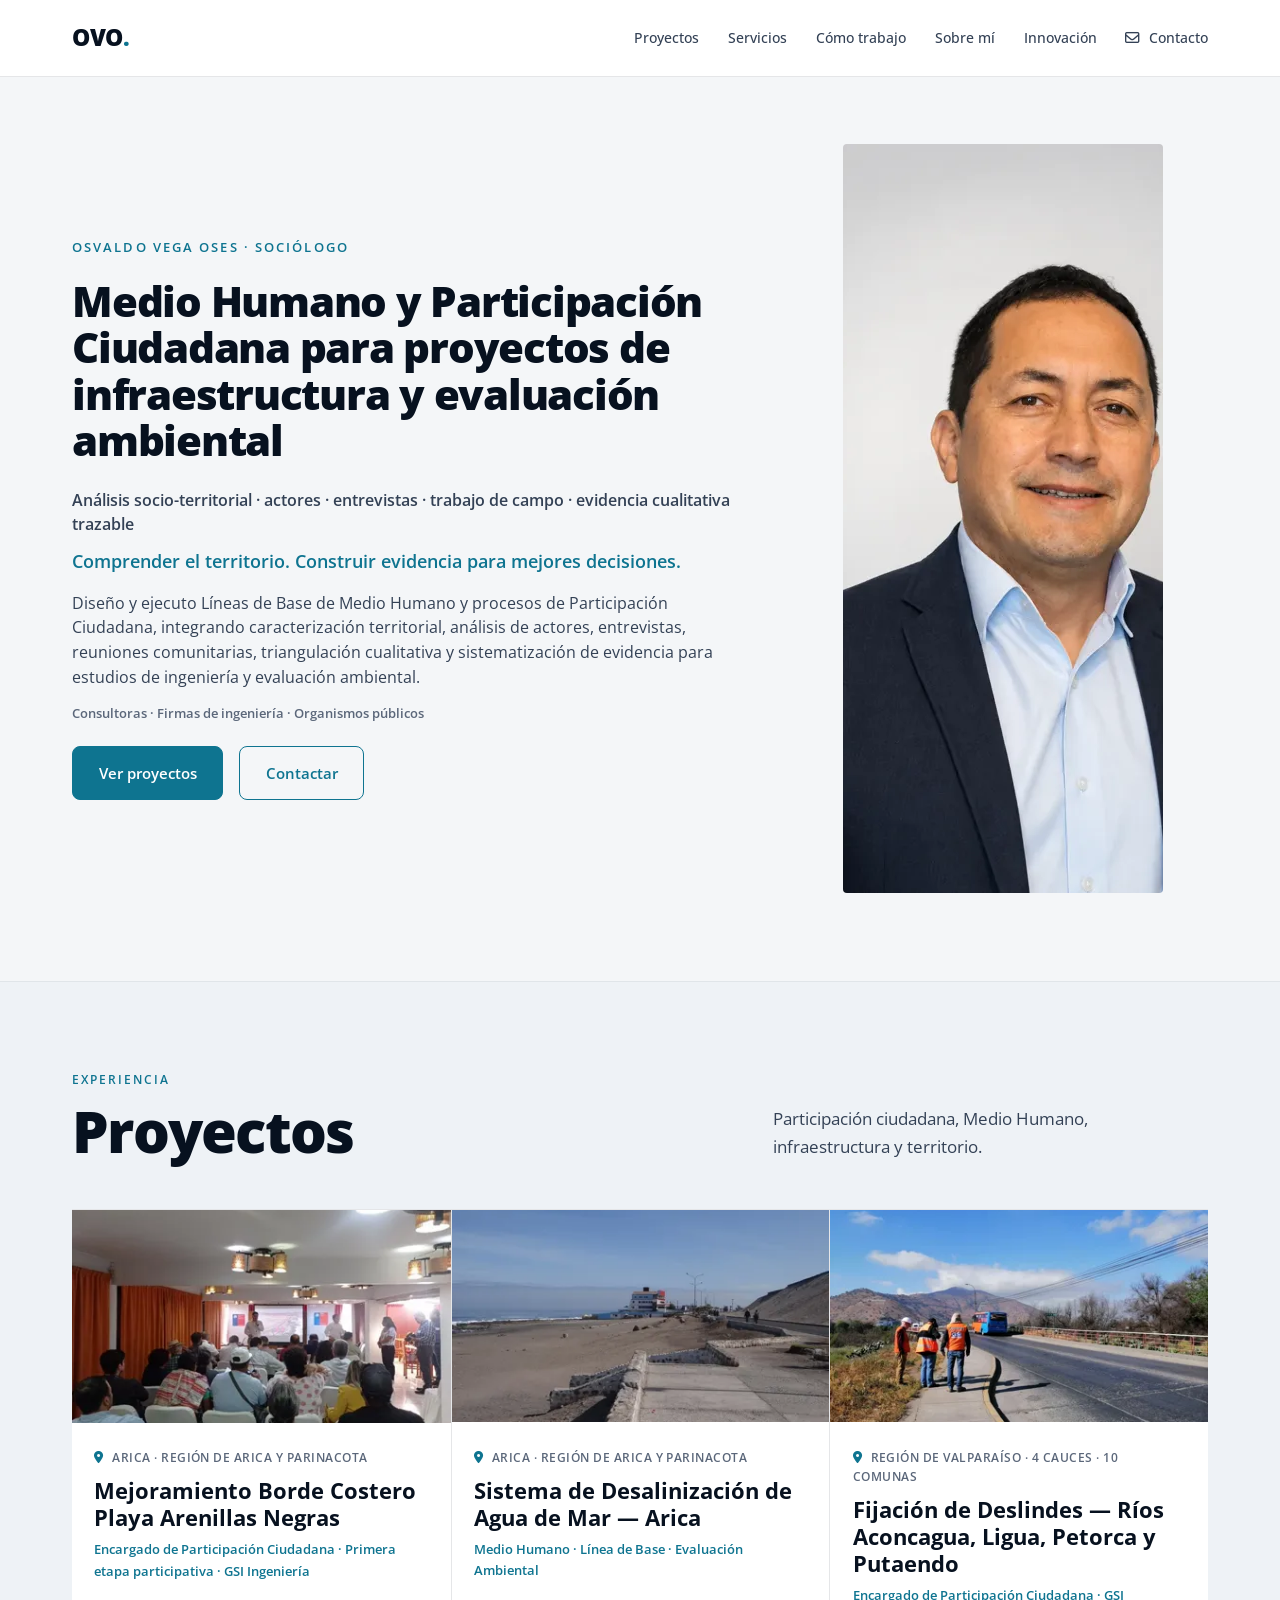
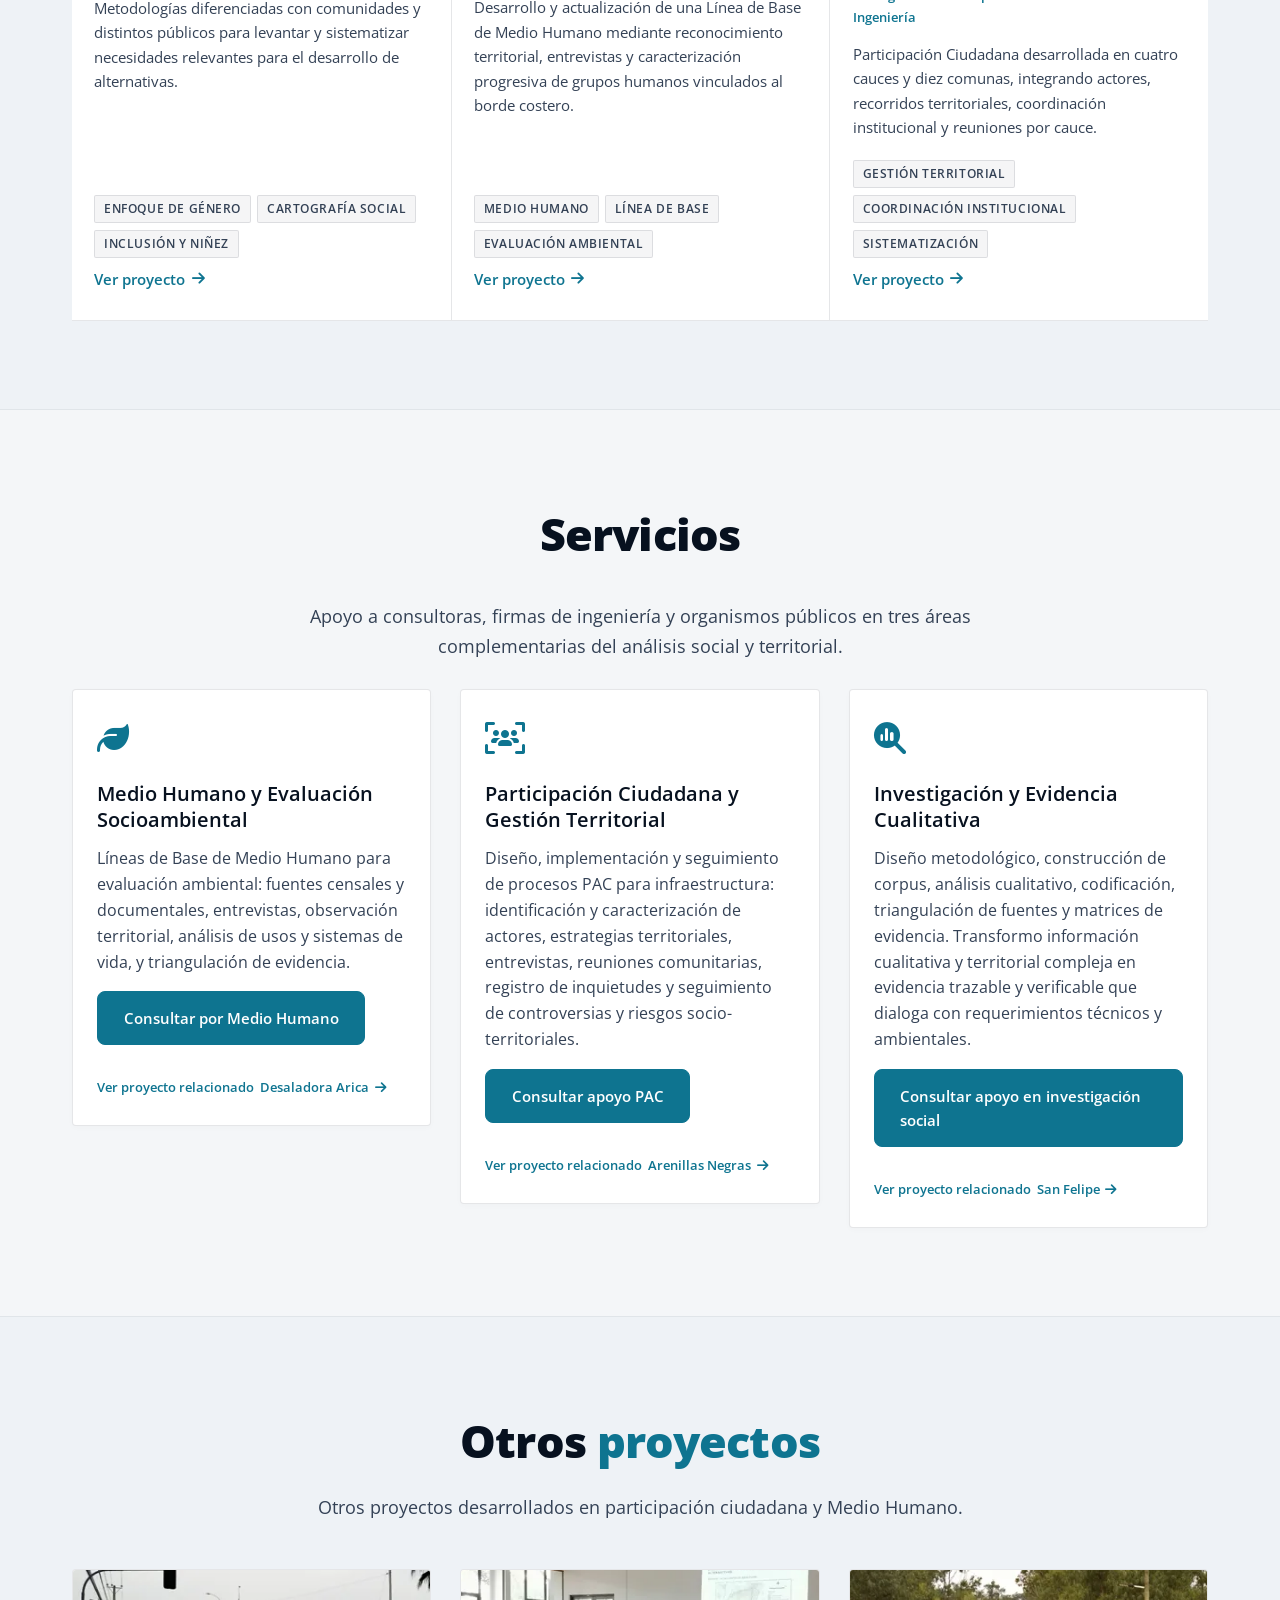
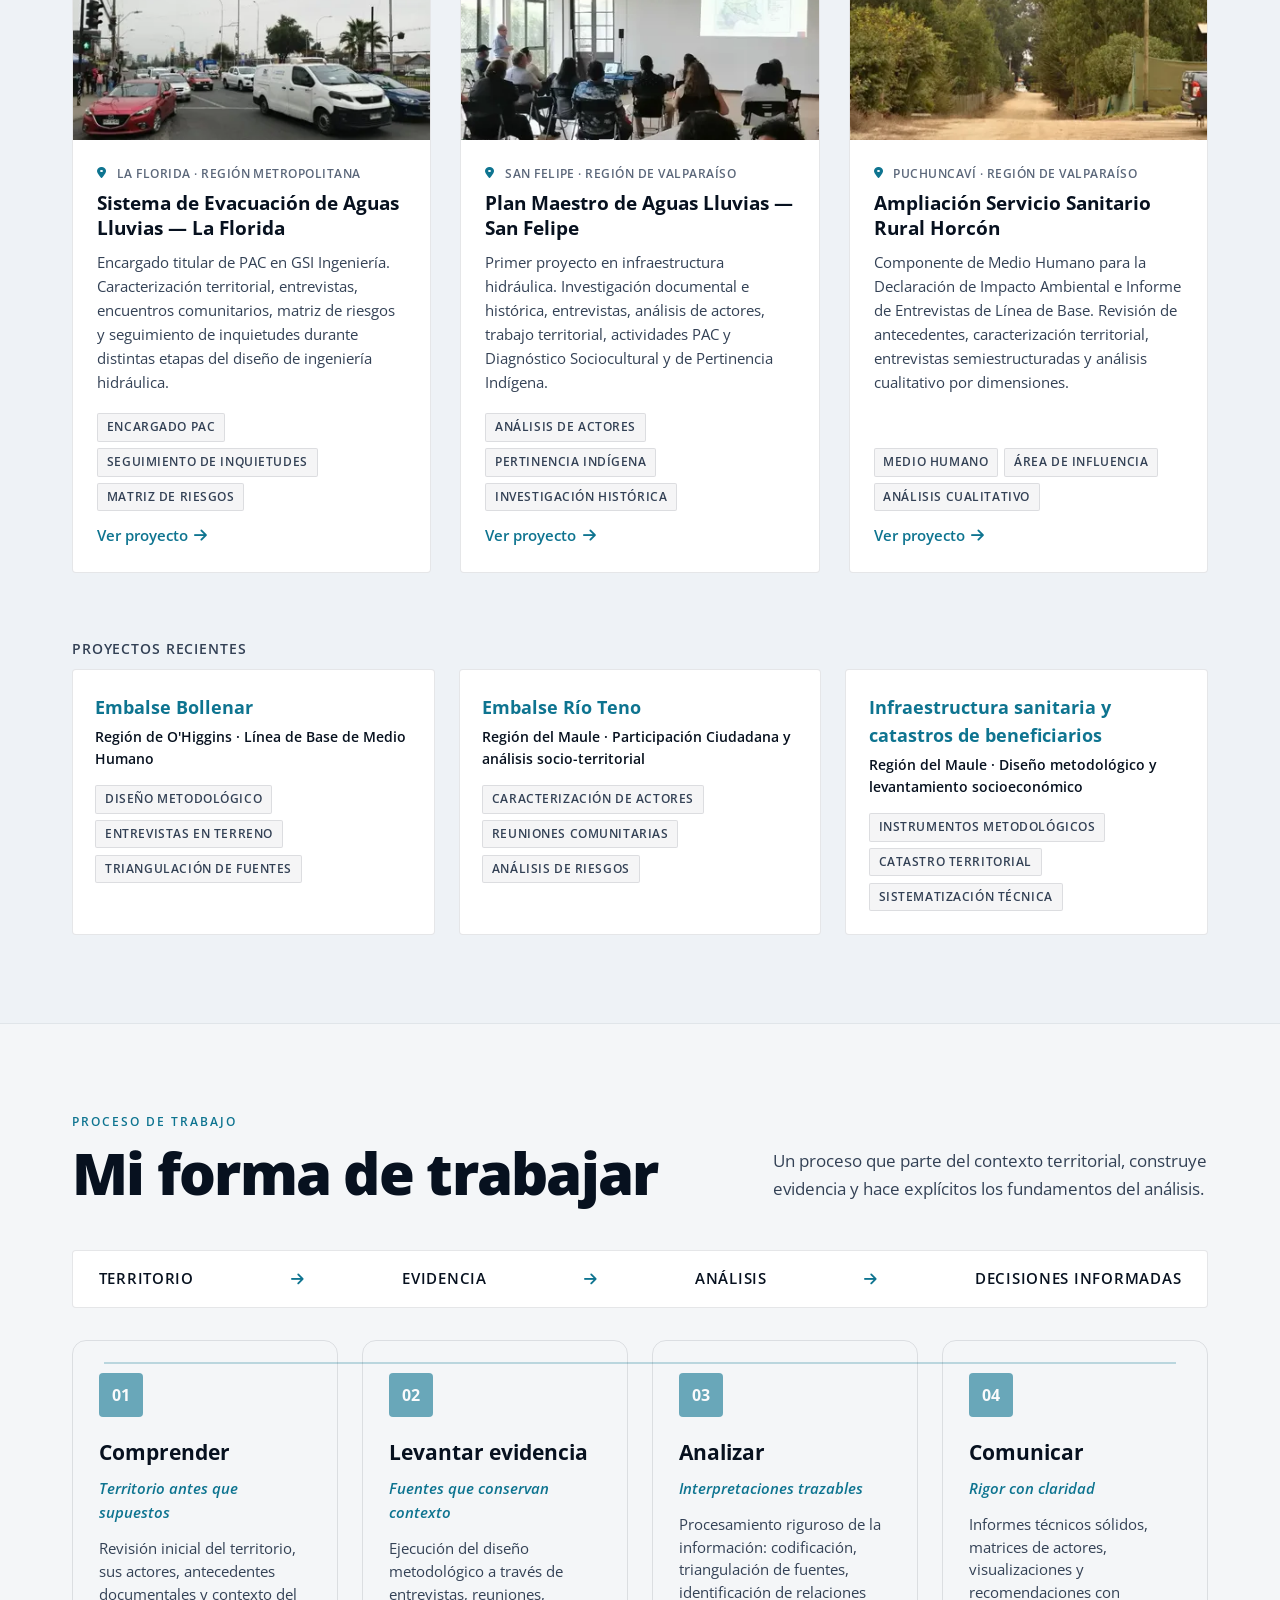
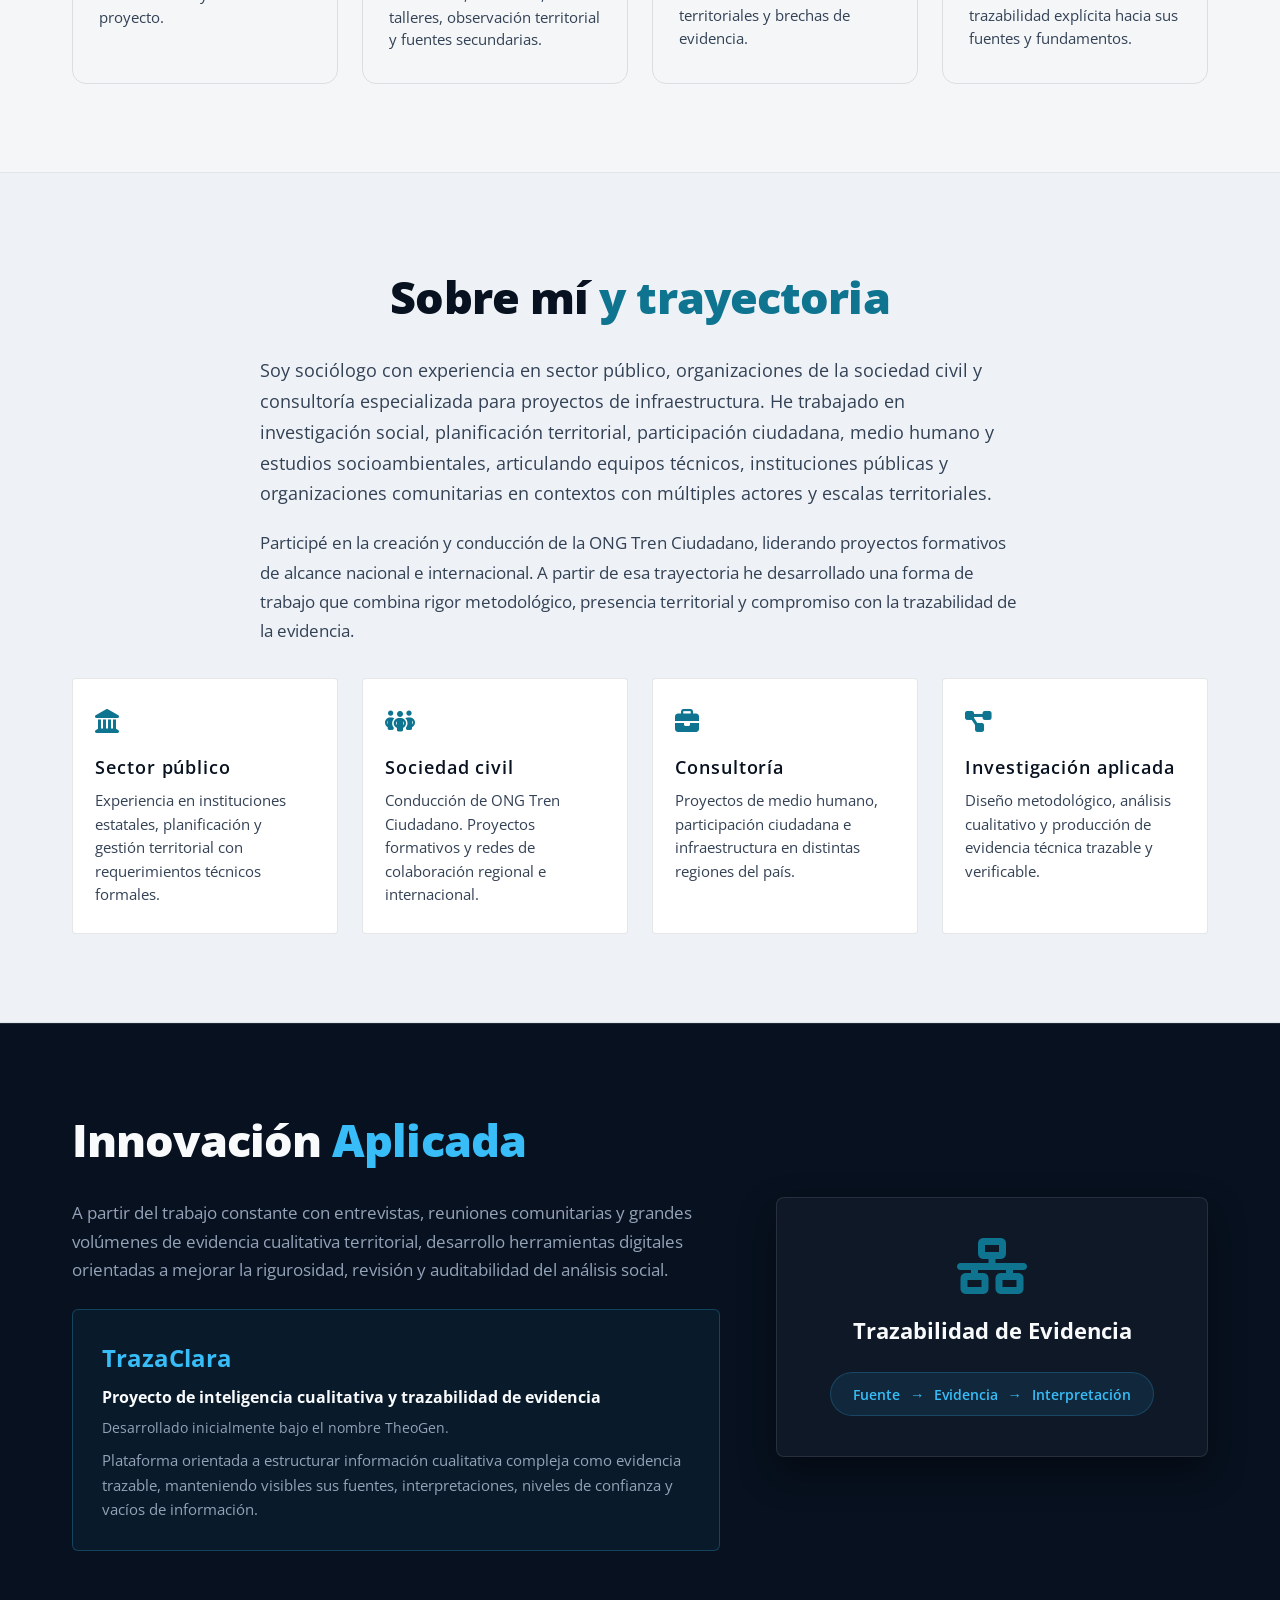
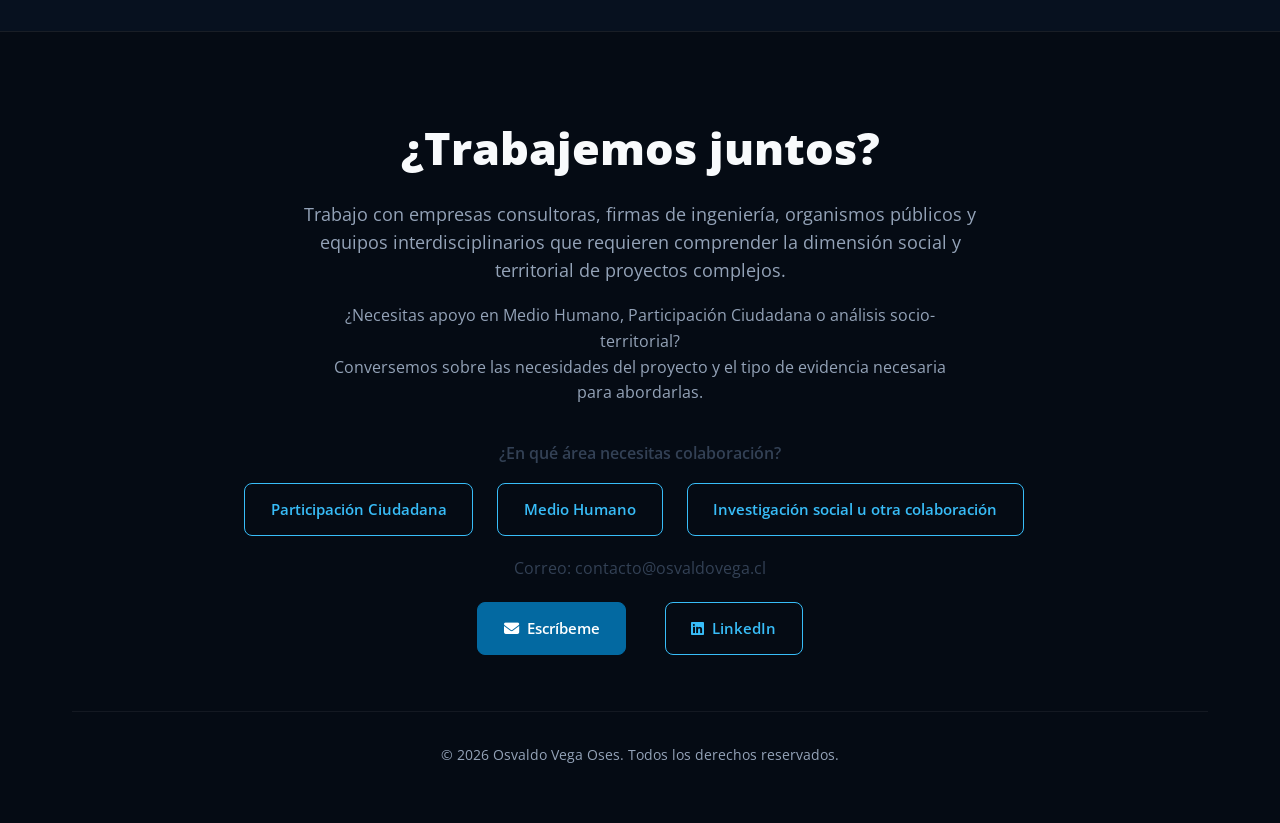
==== commit 9273a44d: "feat: sincronizar desarrollo local de contacto y Clarity Incorpora el aviso de correo y los destinos" ====
--- a/index.html
+++ b/index.html
@@ -32,11 +32,15 @@
     <link rel="icon" href="favicon.ico" sizes="any">
     <link rel="icon" type="image/png" sizes="32x32" href="favicon-32x32.png">
     <link rel="icon" type="image/png" sizes="16x16" href="favicon-16x16.png">
+    <link rel="preload" href="Fotos_proyectos/webp/perfil/osvaldo-vega-hero-600.webp" as="image" type="image/webp">
     <link rel="stylesheet" href="style.css">
-    <link rel="stylesheet" href="https://cdnjs.cloudflare.com/ajax/libs/font-awesome/6.4.0/css/all.min.css">
     <link rel="preconnect" href="https://fonts.googleapis.com">
     <link rel="preconnect" href="https://fonts.gstatic.com" crossorigin>
-    <link href="https://fonts.googleapis.com/css2?family=Open+Sans:wght@300;400;600;700;800&display=swap" rel="stylesheet">
+    <link rel="preload" as="style" href="https://fonts.googleapis.com/css2?family=Open+Sans:wght@400;600;700&display=swap">
+    <link rel="stylesheet" href="https://fonts.googleapis.com/css2?family=Open+Sans:wght@400;600;700&display=swap" media="print" onload="this.media='all'">
+    <noscript><link rel="stylesheet" href="https://fonts.googleapis.com/css2?family=Open+Sans:wght@400;600;700&display=swap"></noscript>
+    <link rel="stylesheet" href="https://cdnjs.cloudflare.com/ajax/libs/font-awesome/6.4.0/css/all.min.css" media="print" onload="this.media='all'">
+    <noscript><link rel="stylesheet" href="https://cdnjs.cloudflare.com/ajax/libs/font-awesome/6.4.0/css/all.min.css"></noscript>
 
         <style>
         /* ============================================================
@@ -628,7 +632,8 @@
             padding: 1.6rem 1.4rem;
         }
 
-        .index-editorial .about-milestone-card h4 {
+        .index-editorial .about-milestone-card h4,
+        .index-editorial .about-milestone-card .milestone-title {
             color: var(--text-primary);
             font-size: 1.1rem;
             font-weight: 600;
@@ -1098,7 +1103,7 @@
                     <li><a href="#metodologia">Cómo trabajo</a></li>
                     <li><a href="#sobre-mi">Sobre mí</a></li>
                     <li><a href="#innovacion">Innovación</a></li>
-                    <li><a href="#contacto"><i class="fa-regular fa-envelope" aria-hidden="true"></i> Contacto</a></li>
+                    <li><a href="mailto:contacto@osvaldovega.cl" data-contact-service="general" data-contact-source="header"><i class="fa-regular fa-envelope" aria-hidden="true"></i> Contacto</a></li>
                 </ul>
             </nav>
         </div>
@@ -1120,11 +1125,19 @@
                     <p class="hero-audience">Consultoras · Firmas de ingeniería · Organismos públicos</p>
                     <div class="hero-buttons">
                         <a href="#proyectos" class="btn btn-primary" id="hero-cta-casos" data-ovo-source="hero" data-ovo-action="ver_proyectos">Ver proyectos</a>
-                        <a href="#contacto" class="btn btn-outline" id="hero-cta-contacto" data-ovo-source="hero" data-ovo-action="ir_contacto">Contactar</a>
+                        <a href="mailto:contacto@osvaldovega.cl" class="btn btn-outline" id="hero-cta-contacto" data-contact-service="general" data-contact-source="hero">Contactar</a>
                     </div>
                 </div>
                 <div class="hero-photo-wrap">
-                    <img src="Fotos_proyectos/webp/perfil/osvaldo-vega.webp" alt="Retrato profesional de Osvaldo Vega Oses." class="hero-photo" fetchpriority="high" decoding="async">
+                    <img src="Fotos_proyectos/webp/perfil/osvaldo-vega-hero-600.webp"
+                         srcset="Fotos_proyectos/webp/perfil/osvaldo-vega-hero-360.webp 360w,
+                                 Fotos_proyectos/webp/perfil/osvaldo-vega-hero-600.webp 600w"
+                         sizes="(max-width: 768px) 280px, 360px"
+                         alt="Retrato profesional de Osvaldo Vega Oses."
+                         class="hero-photo"
+                         fetchpriority="high"
+                         decoding="async"
+                         width="600" height="749">
                 </div>
             </div>
         </section>
@@ -1147,9 +1160,13 @@
                     <!-- Arenillas Negras -->
                     <article class="featured-card" id="card-arenillas">
                         <div class="featured-card-media">
-                            <img src="Fotos_proyectos/webp/arenillas-negras/pac-comunitaria-ampliada.webp"
+                            <img src="Fotos_proyectos/webp/arenillas-negras/pac-comunitaria-ampliada-card-400.webp"
+                                 srcset="Fotos_proyectos/webp/arenillas-negras/pac-comunitaria-ampliada-card-400.webp 400w,
+                                         Fotos_proyectos/webp/arenillas-negras/pac-comunitaria-ampliada.webp 790w"
+                                 sizes="(max-width: 768px) 100vw, 380px"
                                  alt="Reunión comunitaria ampliada de Participación Ciudadana en Playa Arenillas Negras, Arica."
-                                 class="featured-card-img">
+                                 class="featured-card-img"
+                                 loading="lazy" decoding="async" width="400" height="299">
                         </div>
                         <div class="featured-card-content">
                             <span class="featured-card-location"><i class="fa-solid fa-location-dot"></i> Arica · Región de Arica y Parinacota</span>
@@ -1168,9 +1185,13 @@
                     <!-- Desaladora Arica -->
                     <article class="featured-card" id="card-desaladora">
                         <div class="featured-card-media">
-                            <img src="Fotos_proyectos/webp/desaladora-arica/sector-playa.webp"
+                            <img src="Fotos_proyectos/webp/desaladora-arica/sector-playa-card-400.webp"
+                                 srcset="Fotos_proyectos/webp/desaladora-arica/sector-playa-card-400.webp 400w,
+                                         Fotos_proyectos/webp/desaladora-arica/sector-playa-card-800.webp 800w"
+                                 sizes="(max-width: 768px) 100vw, 380px"
                                  alt="Sector de playa en el área de estudio del proyecto de desalinización de Arica."
-                                 class="featured-card-img">
+                                 class="featured-card-img"
+                                 loading="lazy" decoding="async" width="400" height="300">
                         </div>
                         <div class="featured-card-content">
                             <span class="featured-card-location"><i class="fa-solid fa-location-dot"></i> Arica · Región de Arica y Parinacota</span>
@@ -1189,9 +1210,13 @@
                     <!-- Deslindes -->
                     <article class="featured-card" id="card-deslindes">
                         <div class="featured-card-media">
-                            <img src="Fotos_proyectos/webp/deslindes/recorrido-territorial-20221018-095828.webp"
+                            <img src="Fotos_proyectos/webp/deslindes/recorrido-territorial-card-400.webp"
+                                 srcset="Fotos_proyectos/webp/deslindes/recorrido-territorial-card-400.webp 400w,
+                                         Fotos_proyectos/webp/deslindes/recorrido-territorial-card-800.webp 800w"
+                                 sizes="(max-width: 768px) 100vw, 380px"
                                  alt="Recorrido territorial en cauce del estudio de fijación de deslindes de ríos, Región de Valparaíso."
-                                 class="featured-card-img">
+                                 class="featured-card-img"
+                                 loading="lazy" decoding="async" width="400" height="300">
                         </div>
                         <div class="featured-card-content">
                             <span class="featured-card-location"><i class="fa-solid fa-location-dot"></i> Región de Valparaíso · 4 cauces · 10 comunas</span>
@@ -1271,9 +1296,13 @@
                     <!-- La Florida -->
                     <article class="secondary-card" id="card-la-florida">
                         <div class="secondary-card-media">
-                            <img src="Fotos_proyectos/webp/la-florida/visita-reconocimiento-10.webp"
+                            <img src="Fotos_proyectos/webp/la-florida/visita-reconocimiento-10-card-400.webp"
+                                 srcset="Fotos_proyectos/webp/la-florida/visita-reconocimiento-10-card-400.webp 400w,
+                                         Fotos_proyectos/webp/la-florida/visita-reconocimiento-10.webp 816w"
+                                 sizes="(max-width: 768px) 100vw, 350px"
                                  alt="Reconocimiento territorial en corredor urbano del área de estudio de aguas lluvias, La Florida."
-                                 class="secondary-card-img">
+                                 class="secondary-card-img"
+                                 loading="lazy" decoding="async" width="400" height="180">
                         </div>
                         <div class="secondary-card-content">
                             <span class="secondary-card-location"><i class="fa-solid fa-location-dot"></i> La Florida · Región Metropolitana</span>
@@ -1291,9 +1320,13 @@
                     <!-- San Felipe -->
                     <article class="secondary-card" id="card-san-felipe">
                         <div class="secondary-card-media">
-                            <img src="Fotos_proyectos/webp/san-felipe/presentacion-avances-1.webp"
+                            <img src="Fotos_proyectos/webp/san-felipe/presentacion-avances-1-card-400.webp"
+                                 srcset="Fotos_proyectos/webp/san-felipe/presentacion-avances-1-card-400.webp 400w,
+                                         Fotos_proyectos/webp/san-felipe/presentacion-avances-1.webp 851w"
+                                 sizes="(max-width: 768px) 100vw, 350px"
                                  alt="Presentación de avances en reunión PAC del Plan Maestro de Aguas Lluvias de San Felipe."
-                                 class="secondary-card-img">
+                                 class="secondary-card-img"
+                                 loading="lazy" decoding="async" width="400" height="300">
                         </div>
                         <div class="secondary-card-content">
                             <span class="secondary-card-location"><i class="fa-solid fa-location-dot"></i> San Felipe · Región de Valparaíso</span>
@@ -1311,9 +1344,13 @@
                     <!-- Horcón -->
                     <article class="secondary-card" id="card-horcon">
                         <div class="secondary-card-media">
-                            <img src="Fotos_proyectos/webp/horcon/calle-interior-horcon.webp"
+                            <img src="Fotos_proyectos/webp/horcon/calle-interior-horcon-card-400.webp"
+                                 srcset="Fotos_proyectos/webp/horcon/calle-interior-horcon-card-400.webp 400w,
+                                         Fotos_proyectos/webp/horcon/calle-interior-horcon.webp 575w"
+                                 sizes="(max-width: 768px) 100vw, 350px"
                                  alt="Calle interior del borde costero de Horcón, Puchuncaví, durante el reconocimiento territorial."
-                                 class="secondary-card-img">
+                                 class="secondary-card-img"
+                                 loading="lazy" decoding="async" width="400" height="266">
                         </div>
                         <div class="secondary-card-content">
                             <span class="secondary-card-location"><i class="fa-solid fa-location-dot"></i> Puchuncaví · Región de Valparaíso</span>
@@ -1445,22 +1482,22 @@
                 <div class="about-milestones">
                     <div class="about-milestone-card" id="hito-publico">
                         <span class="milestone-icon"><i class="fa-solid fa-landmark"></i></span>
-                        <h4>Sector público</h4>
+                        <h3 class="milestone-title">Sector público</h3>
                         <p>Experiencia en instituciones estatales, planificación y gestión territorial con requerimientos técnicos formales.</p>
                     </div>
                     <div class="about-milestone-card" id="hito-civil">
                         <span class="milestone-icon"><i class="fa-solid fa-people-group"></i></span>
-                        <h4>Sociedad civil</h4>
+                        <h3 class="milestone-title">Sociedad civil</h3>
                         <p>Conducción de ONG Tren Ciudadano. Proyectos formativos y redes de colaboración regional e internacional.</p>
                     </div>
                     <div class="about-milestone-card" id="hito-consultoria">
                         <span class="milestone-icon"><i class="fa-solid fa-briefcase"></i></span>
-                        <h4>Consultoría</h4>
+                        <h3 class="milestone-title">Consultoría</h3>
                         <p>Proyectos de medio humano, participación ciudadana e infraestructura en distintas regiones del país.</p>
                     </div>
                     <div class="about-milestone-card" id="hito-investigacion">
                         <span class="milestone-icon"><i class="fa-solid fa-diagram-project"></i></span>
-                        <h4>Investigación aplicada</h4>
+                        <h3 class="milestone-title">Investigación aplicada</h3>
                         <p>Diseño metodológico, análisis cualitativo y producción de evidencia técnica trazable y verificable.</p>
                     </div>
                 </div>
--- a/style.css
+++ b/style.css
@@ -1500,11 +1500,24 @@
   display: block;
 }
 
-.about-milestone-card h4 {
+.service-cta {
+  display: inline-flex;
+  align-self: flex-start;
+  margin: 1rem 0 .75rem;
+}
+
+.contact-prompt { margin: 2rem 0 1rem; font-weight: 600; }
+.contact-options { display: flex; justify-content: center; flex-wrap: wrap; gap: .75rem; }
+.contact-email-visible { margin: 1.25rem 0; }
+.contact-email-visible a { color: inherit; text-underline-offset: .2em; }
+
+.about-milestone-card h4,
+.about-milestone-card .milestone-title {
   font-size: 0.95rem;
   letter-spacing: 0.05em;
   margin-bottom: 0.4rem;
   color: #ffffff;
+  font-weight: 600;
 }
 
 .about-milestone-card p {
@@ -1843,10 +1856,25 @@
     grid-template-columns: minmax(0, 1fr) !important;
   }
 }
-
-/* Recorridos de servicios y contacto OVO v1.1 */
-.service-cta { display: inline-flex; align-self: flex-start; margin: 1rem 0 .75rem; }
-.contact-prompt { margin: 2rem 0 1rem; font-weight: 600; }
-.contact-options { display: flex; justify-content: center; flex-wrap: wrap; gap: .75rem; }
-.contact-email-visible { margin: 1.25rem 0; }
-.contact-email-visible a { color: inherit; text-underline-offset: .2em; }
+.contact-notice:not(:empty) {
+    display: block;
+    flex-basis: 100%;
+    margin: .75rem 0;
+    padding: .75rem 1rem;
+    border: 1px solid #ccd7df;
+    border-radius: .5rem;
+    background: #fff;
+    color: #253747;
+    font-size: .95rem;
+    line-height: 1.5;
+    text-align: left;
+}
+.contact-notice a { color: #174f75; text-decoration: underline; overflow-wrap: anywhere; }
+.contact-notice a:focus-visible { outline: 2px solid #174f75; outline-offset: 3px; }
+.contact-notice-header:not(:empty) {
+    position: absolute;
+    right: 1rem;
+    top: 100%;
+    width: min(26rem, calc(100vw - 2rem));
+    box-shadow: 0 4px 16px rgba(0, 0, 0, .15);
+}
